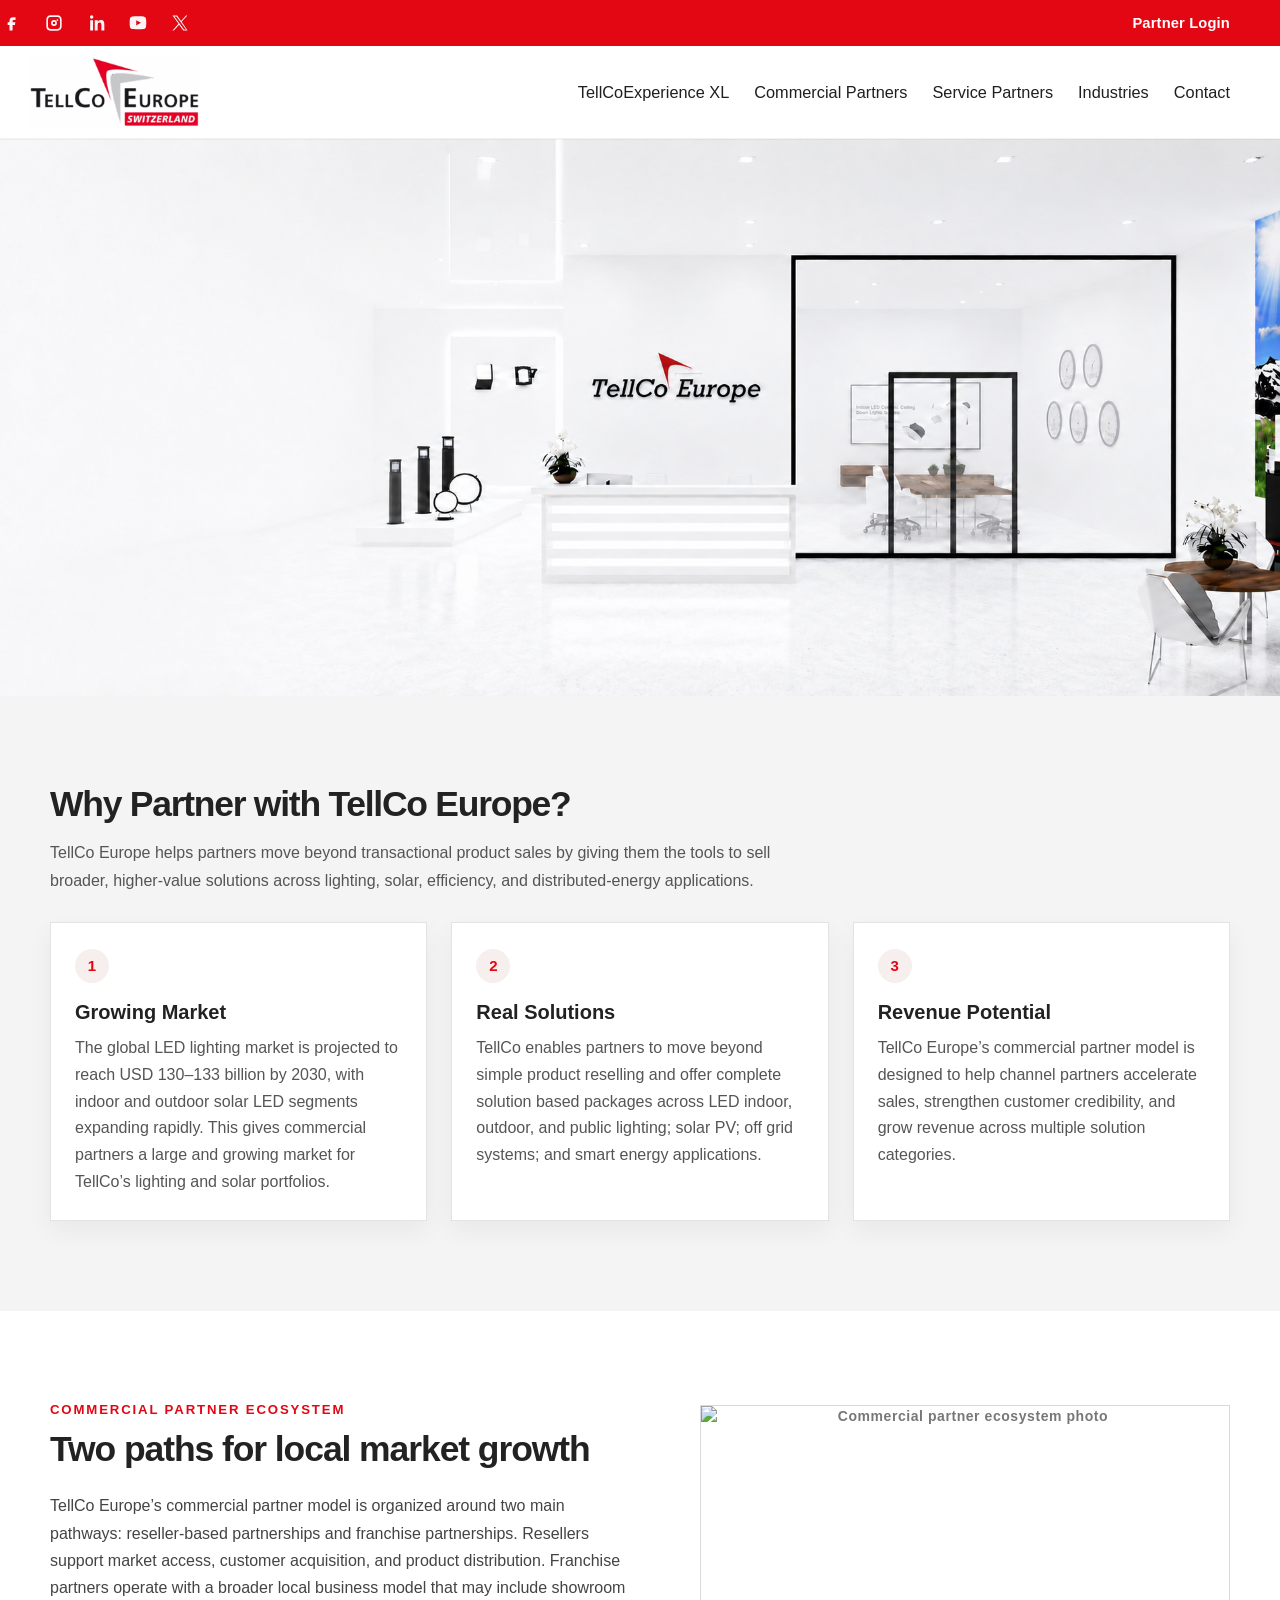
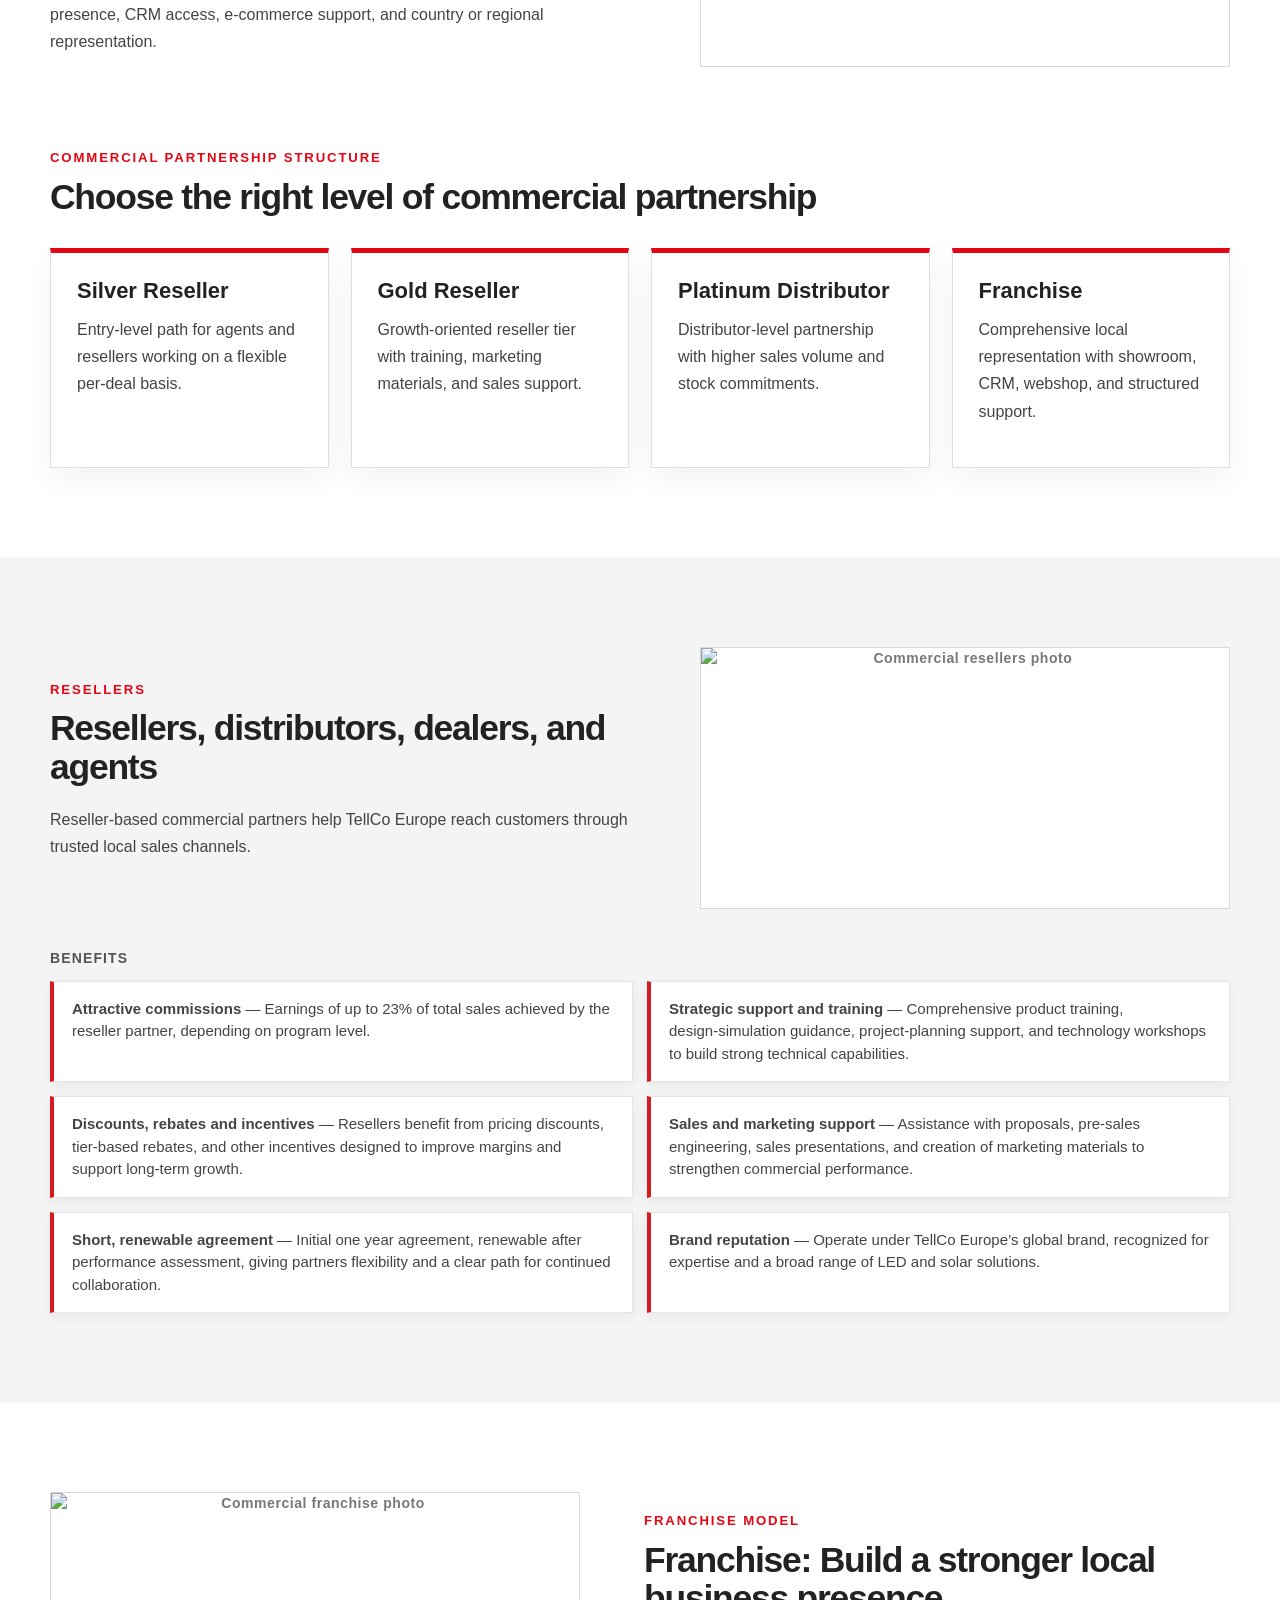
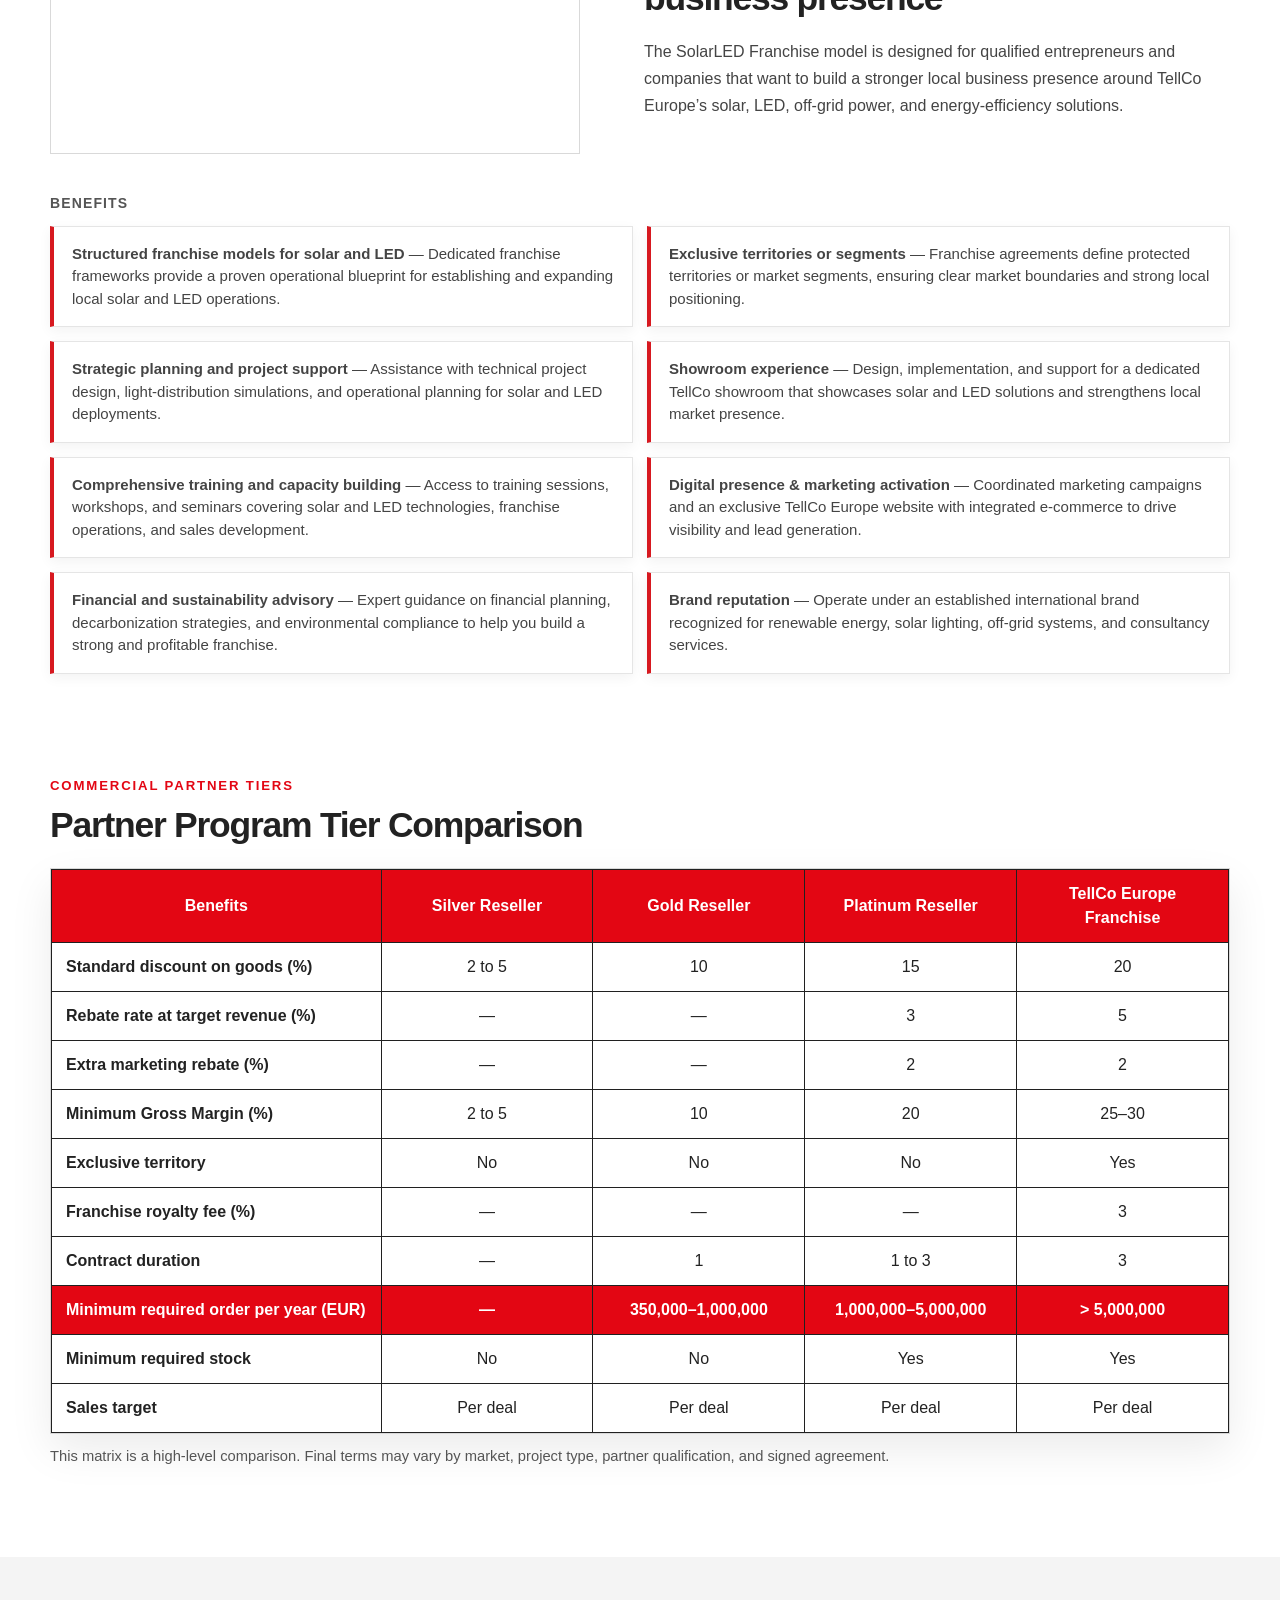
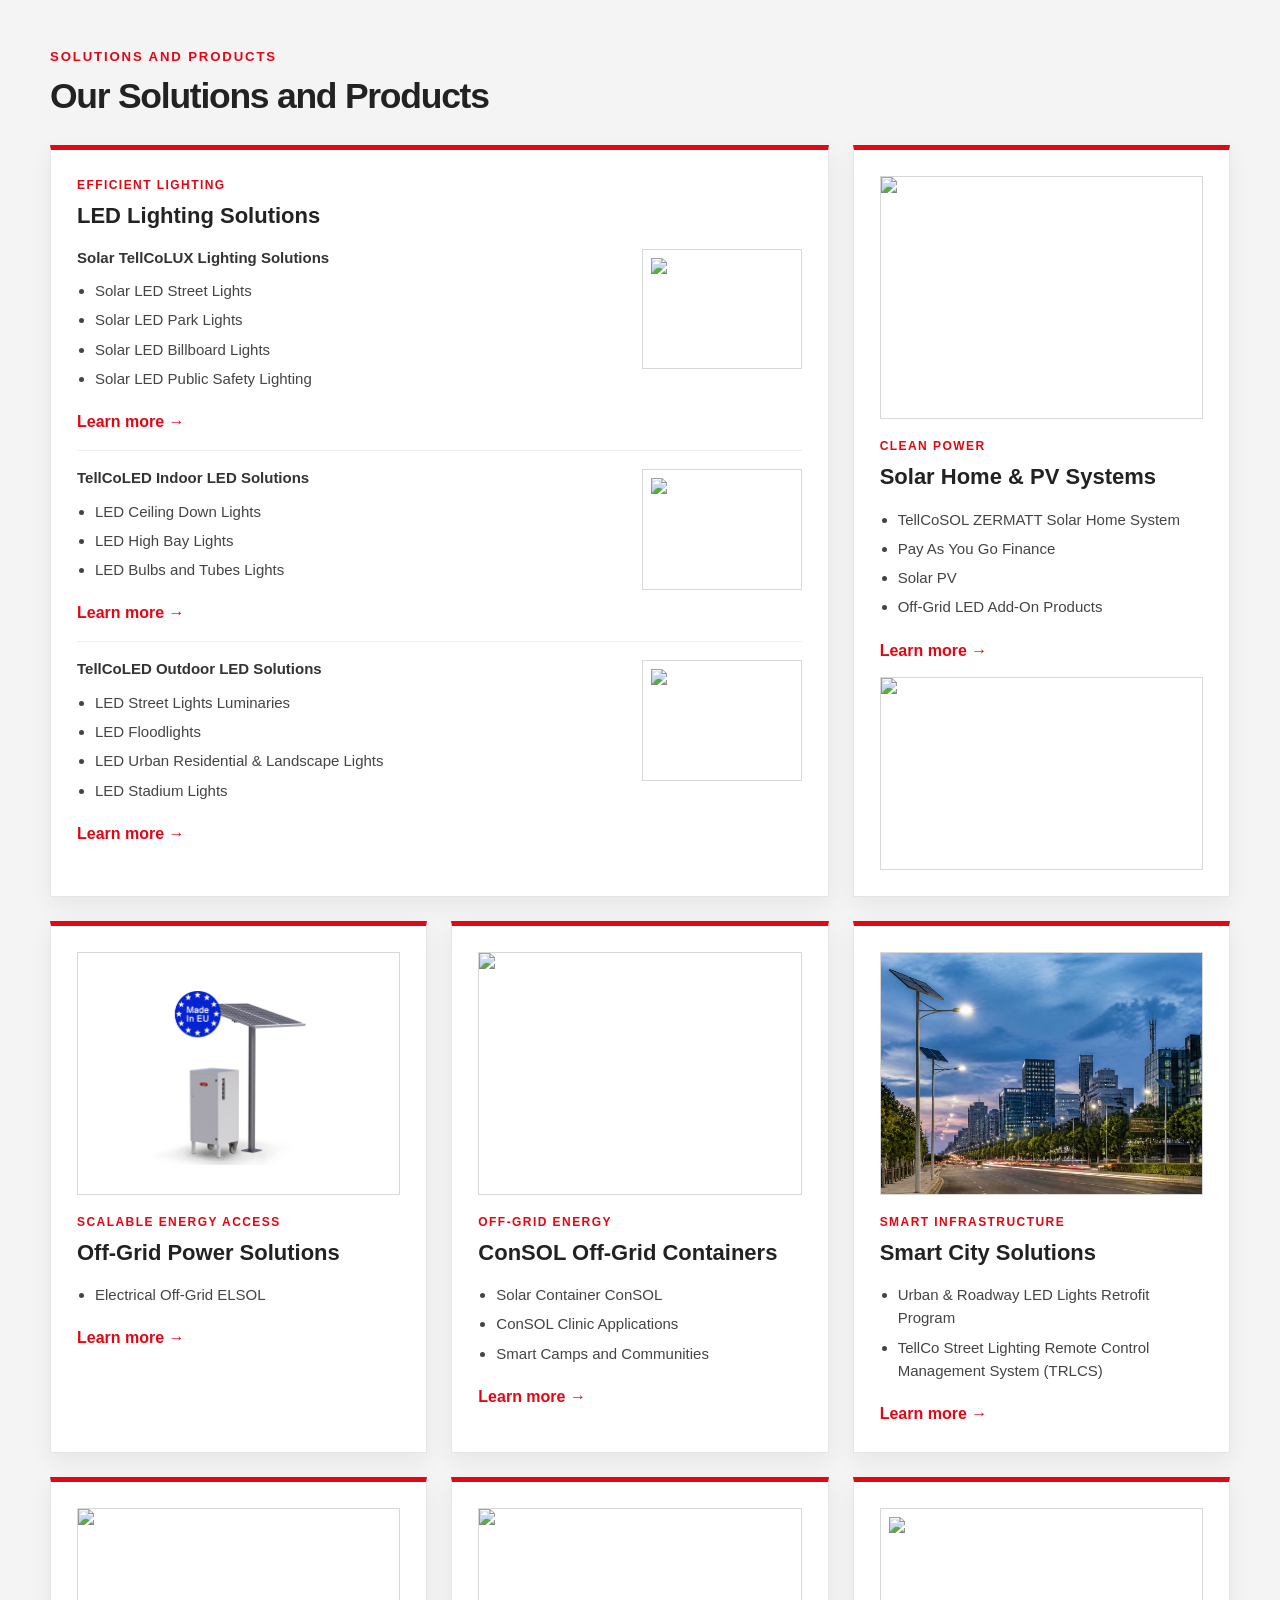
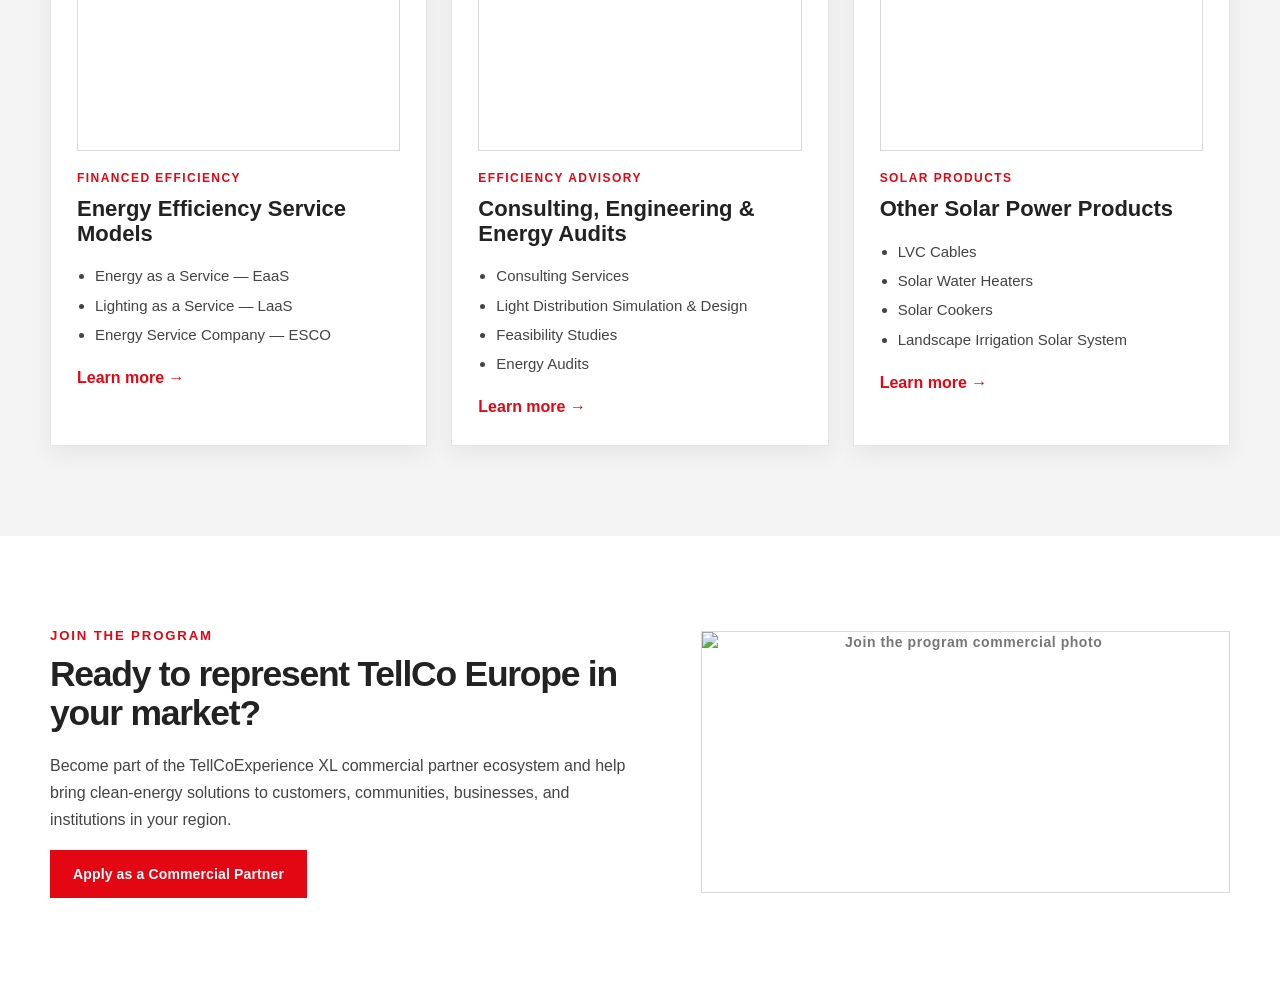
==== commercial-partners.html @ b1433dce "Add shared partner navigation" ====
<!DOCTYPE html>

<html lang="en">
<head>
<meta charset="utf-8"/>
<meta content="width=device-width, initial-scale=1" name="viewport"/>
<title>Commercial Partners — Preferred Layout Preview v5</title>
<link rel="stylesheet" href="styles.css">
<style>
:root {
  --red:#e30613;
  --text:#222;
  --light:#f4f4f4;
  --line:#dedede;
  --hero:#4f6f93;
  --white:#fff;
  --max:1180px;
}
* { box-sizing:border-box; }
body {
  margin:0;
  font-family:"Helvetica Neue", Helvetica, Arial, sans-serif;
  color:var(--text);
  background:#fff;
  line-height:1.5;
}
.commercial-container {
  width:min(100% - 48px, var(--max));
  margin-inline:auto;
}
.commercial-section {
  padding:clamp(58px, 7vw, 92px) 0;
}
.commercial-section.is-gray {
  background:var(--light);
}
.commercial-eyebrow {
  margin:0 0 10px;
  color:var(--red);
  text-transform:uppercase;
  letter-spacing:.14em;
  font-weight:800;
  font-size:12px;
}
h1,h2,h3,p { margin-top:0; }
/* New hero — only new section added above the existing page */
.hero-shell {
  background:linear-gradient(180deg, #5b7da1 0%, var(--hero) 100%);
  min-height:820px;
  position:relative;
  overflow:hidden;
}
.hero-shell .commercial-container {
  min-height:820px;
  position:relative;
}
.hero-content {
  padding-top:clamp(110px, 14vw, 150px);
  max-width:760px;
  color:#fff;
}
.hero-title {
  margin:0 0 28px;
  color:#fff;
  font-family:"Georama","Roboto Condensed",Arial,sans-serif;
  font-weight:500;
  font-size:clamp(56px, 8vw, 86px);
  line-height:.96;
  letter-spacing:.02em;
  text-transform:uppercase;
}
.hero-subtitle {
  margin:0 0 42px;
  color:#fff;
  font-family:"Georama","Roboto Condensed",Arial,sans-serif;
  font-weight:700;
  font-size:clamp(20px, 2.2vw, 28px);
  line-height:1.35;
  max-width:980px;
}
.hero-buttons {
  display:flex;
  flex-direction:column;
  gap:20px;
  max-width:420px;
}
.hero-button {
  display:inline-flex;
  align-items:center;
  justify-content:center;
  min-height:70px;
  padding:18px 28px;
  text-decoration:none;
  font-family:"Georama","Roboto Condensed",Arial,sans-serif;
  font-weight:700;
  font-size:16px;
  line-height:1;
  letter-spacing:.01em;
}
.hero-button.primary {
  background:var(--red);
  color:#fff;
  border:1px solid var(--red);
}
.hero-button.secondary {
  background:transparent;
  color:#fff;
  border:1px solid rgba(255,255,255,.7);
}
.picture-1-tag {
  position:absolute;
  right:28px;
  bottom:18px;
  min-width:510px;
  max-width:60%;
  padding:16px 18px;
  border:1px dashed rgba(255,255,255,.75);
  color:#fff;
  text-transform:uppercase;
  letter-spacing:.04em;
  font-size:14px;
  text-align:center;
}
.section-title {
  font-size:clamp(42px, 6vw, 70px);
  line-height:0.98;
  letter-spacing:-.03em;
  margin-bottom:24px;
}
h2 {
  font-size:clamp(34px, 4vw, 54px);
  line-height:1.03;
  letter-spacing:-.035em;
  margin-bottom:20px;
}
h3 {
  font-size:22px;
  line-height:1.12;
  margin-bottom:12px;
}
.body-copy {
  color:#444;
  font-size:16px;
  line-height:1.7;
}
.two-column {
  display:grid;
  grid-template-columns:1.05fr .95fr;
  gap:clamp(34px, 5vw, 72px);
  align-items:center;
}
.two-column.reverse {
  grid-template-columns:.95fr 1.05fr;
}
.picture-placeholder {
  min-height:260px;
  background:linear-gradient(135deg,#ededed,#fafafa);
  border:1px dashed #b7b7b7;
  display:flex;
  align-items:center;
  justify-content:center;
  text-align:center;
  padding:24px;
  color:#777;
  font-weight:700;
  font-size:14px;
  letter-spacing:.04em;
}
.portfolio-button,
.cta-button {
  display:inline-flex;
  align-items:center;
  justify-content:center;
  min-height:48px;
  padding:14px 22px;
  background:var(--red);
  color:#fff;
  border:1px solid var(--red);
  text-decoration:none;
  font-family:"Georama","Roboto Condensed",Arial,sans-serif;
  font-weight:700;
  font-size:14px;
  line-height:1;
  letter-spacing:.01em;
}
.tier-grid {
  display:grid;
  grid-template-columns:repeat(4, 1fr);
  gap:22px;
  margin-top:32px;
}
.tier-card,
.support-card,
.product-card {
  background:#fff;
  border:1px solid var(--line);
  box-shadow:0 12px 30px rgba(0,0,0,.05);
}
.tier-card {
  padding:26px;
  border-top:5px solid var(--red);
}
.support-grid {
  display:grid;
  grid-template-columns:repeat(2, 1fr);
  gap:18px;
  margin-top:32px;
}
.support-card {
  padding:28px;
}
.check-list {
  padding-left:20px;
  margin:18px 0 0;
}
.check-list li {
  margin-bottom:8px;
}
.matrix-table-wrap {
  overflow-x:auto;
  border:1px solid #d8d8d8;
  background:#fff;
  box-shadow:0 16px 40px rgba(0,0,0,.08);
  margin-top:24px;
}
.matrix-table {
  width:100%;
  border-collapse:collapse;
  table-layout:fixed;
  min-width:1000px;
  font-family:"Helvetica Neue", Helvetica, Arial, sans-serif;
}
.matrix-table .benefits-col { width:28%; }
.matrix-table .tier-col { width:18%; }
.matrix-table th,
.matrix-table td {
  border:1px solid #202020;
  padding:12px 14px;
  text-align:center;
  vertical-align:middle;
  overflow-wrap:anywhere;
}
.matrix-table thead th {
  background:var(--red);
  color:#fff;
  font-weight:800;
  font-size:1rem;
}
.matrix-table tbody th {
  text-align:left;
  font-weight:700;
  color:#222;
  background:#fff;
}
.matrix-table .highlight-row th,
.matrix-table .highlight-row td {
  background:var(--red);
  color:#fff;
  font-weight:800;
}
.matrix-note {
  margin:12px 0 0;
  color:#555;
  font-size:.92rem;
  line-height:1.45;
}
.products-grid {
  display:grid;
  grid-template-columns:repeat(3, 1fr);
  gap:24px;
  margin-top:30px;
}
.product-card {
  border-top:5px solid var(--red);
}
.product-image {
  min-height:190px;
  background:linear-gradient(135deg,#ededed,#fafafa);
  display:flex;
  align-items:center;
  justify-content:center;
  color:#777;
  font-size:14px;
  text-align:center;
  padding:16px;
}
.product-content {
  padding:24px;
}
.product-category {
  color:var(--red);
  text-transform:uppercase;
  font-weight:800;
  letter-spacing:.12em;
  font-size:12px;
  margin-bottom:10px;
}
.final-cta {
  display:grid;
  grid-template-columns:1fr .9fr;
  gap:64px;
  align-items:center;
}
@media (max-width: 960px) {
  .two-column,
  .two-column.reverse,
  .tier-grid,
  .support-grid,
  .products-grid,
  .final-cta {
    grid-template-columns:1fr;
  }
  .hero-shell,
  .hero-shell .commercial-container {
    min-height:auto;
  }
  .hero-content {
    padding-top:90px;
    padding-bottom:180px;
  }
  .picture-1-tag {
    right:24px;
    left:24px;
    max-width:none;
    min-width:0;
  }
}

/* Title size update only: reduce selected section titles by 30%. */
.reduced-section-title {
  font-size: clamp(26.4px, 3.08vw, 41.8px) !important;
  line-height: 1.08;
}


/* One-change update: only these two titles are half their current font size. */
.half-size-title {
  font-size: clamp(17px, 2vw, 27px) !important;
}


/* Benefits card style update only for Resellers and Franchise sections. */
.partner-benefits-title {
  margin: 22px 0 14px;
  font-size: 14px;
  font-weight: 800;
  color: #555;
  text-transform: uppercase;
  letter-spacing: .08em;
}
.partner-benefits-grid {
  display: grid;
  grid-template-columns: 1fr;
  gap: 12px;
  margin-top: 0;
}
.partner-benefit-card {
  background: #ffffff;
  border: 1px solid #e5e5e5;
  border-left: 4px solid #d71920;
  border-radius: 8px;
  padding: 16px 18px;
  color: #444;
  font-size: 15px;
  line-height: 1.5;
  box-shadow: 0 4px 12px rgba(0, 0, 0, 0.05);
}


/* Solutions and Products card update only. */
.solutions-section .products-grid {
  display: grid;
  grid-template-columns: repeat(3, 1fr);
  gap: 24px;
  margin-top: 30px;
}
.solutions-section .product-card {
  background: #ffffff;
  border: 1px solid #e5e5e5;
  border-top: 5px solid var(--red);
  border-radius: 8px;
  box-shadow: 0 8px 22px rgba(0, 0, 0, 0.06);
  overflow: hidden;
}
.solutions-section .product-card.featured-product-card {
  grid-column: span 2;
}
.solutions-section .product-content {
  padding: 26px;
}
.solutions-section .product-category {
  color: var(--red);
  text-transform: uppercase;
  font-weight: 800;
  letter-spacing: .12em;
  font-size: 12px;
  margin-bottom: 10px;
}
.solutions-section .product-card h3 {
  margin-bottom: 18px;
}
.solutions-section .solution-group {
  padding: 16px 0;
  border-top: 1px solid #eeeeee;
}
.solutions-section .solution-group:first-of-type {
  border-top: 0;
  padding-top: 0;
}
.solutions-section .solution-group-title {
  margin: 0 0 10px;
  color: #333;
  font-size: 15px;
  font-weight: 800;
}
.solutions-section .solution-list {
  margin: 0;
  padding-left: 18px;
  color: #444;
  font-size: 15px;
  line-height: 1.55;
}
.solutions-section .solution-list li {
  margin-bottom: 6px;
}
.solutions-section .learn-more-link {
  display: inline-flex;
  margin-top: 14px;
  color: var(--red);
  font-weight: 800;
  text-decoration: none;
}
.solutions-section .learn-more-link:hover {
  text-decoration: underline;
}
@media (max-width: 960px) {
  .solutions-section .product-card.featured-product-card {
    grid-column: span 1;
  }
}


/* Picture placeholder update only for Solutions and Products cards. */
.solutions-section .product-image-placeholder {
  width: 100%;
  min-height: 92px;
  border: 1.5px dashed #c9c9c9;
  background: #f7f7f7;
  color: #777;
  border-radius: 6px;
  display: flex;
  align-items: center;
  justify-content: center;
  text-align: center;
  font-size: 13px;
  font-weight: 700;
  letter-spacing: 0.02em;
  margin: 0 0 18px;
}
.solutions-section .solution-group-with-placeholder {
  display: grid;
  grid-template-columns: minmax(0, 1fr) 160px;
  gap: 18px;
  align-items: start;
}
.solutions-section .solution-group-with-placeholder .product-image-placeholder {
  min-height: 120px;
  margin: 2px 0 0;
}
@media (max-width: 720px) {
  .solutions-section .solution-group-with-placeholder {
    grid-template-columns: 1fr;
  }
  .solutions-section .solution-group-with-placeholder .product-image-placeholder {
    min-height: 90px;
  }
}


.solutions-section .product-card .product-image-placeholder.lower-placeholder {
  margin: 14px 0 0;
  min-height: 86px;
}

/* Why Partner with TellCo Europe cards layout update only */
.why-partner-section .why-partner-header {
  max-width: 760px;
  margin-bottom: 28px;
}
.why-partner-section .why-partner-header h2 {
  margin-bottom: 16px;
}
.why-partner-section .why-partner-intro {
  margin: 0;
  color: #555;
  line-height: 1.7;
}
.why-partner-cards {
  display: grid;
  grid-template-columns: repeat(3, minmax(0, 1fr));
  gap: 24px;
  align-items: stretch;
}
.why-partner-card {
  position: relative;
  background: #ffffff;
  border: 1px solid #e3e3e3;
  border-radius: 10px;
  box-shadow: 0 10px 24px rgba(0, 0, 0, 0.05);
  padding: 26px 24px 24px;
  min-height: 100%;
}
.why-partner-card .why-partner-number {
  width: 34px;
  height: 34px;
  border-radius: 999px;
  background: #f7eeee;
  color: var(--red);
  display: flex;
  align-items: center;
  justify-content: center;
  font-weight: 800;
  font-size: 15px;
  line-height: 1;
  margin-bottom: 16px;
}
.why-partner-card h3 {
  margin: 0 0 10px;
  font-size: 20px;
  line-height: 1.3;
  color: #222;
}
.why-partner-card p {
  margin: 0;
  color: #555;
  line-height: 1.68;
}
@media (max-width: 980px) {
  .why-partner-cards {
    grid-template-columns: 1fr;
  }
}


/* Reseller and Franchise benefits two-column layout update only */
.resellers-section .partner-benefits-grid,
.franchise-section .partner-benefits-grid {
  grid-template-columns: repeat(2, minmax(0, 1fr));
}

@media (max-width: 760px) {
  .resellers-section .partner-benefits-grid,
  .franchise-section .partner-benefits-grid {
    grid-template-columns: 1fr;
  }
}


/* Franchise benefits one-column layout update only */
.franchise-section .partner-benefits-grid {
  grid-template-columns: 1fr;
}


/* Resellers benefits one-column layout update only */
.resellers-section .partner-benefits-grid {
  grid-template-columns: 1fr;
}




/* Global page font and text color update only */
#commercial-partners-page {
  font-family: "Helvetica Neue", Helvetica, Arial, sans-serif;
  color: rgb(41, 41, 41);
}
#commercial-partners-page * {
  font-family: "Helvetica Neue", Helvetica, Arial, sans-serif;
}


/* Requested heading size update only */
.intro-section .commercial-eyebrow,
.tiers-section .commercial-eyebrow,
.resellers-section .commercial-eyebrow,
.franchise-section .commercial-eyebrow,
.matrix-section .commercial-eyebrow,
.solutions-section .commercial-eyebrow,
.final-cta-section .commercial-eyebrow {
  font-size: 13.2px;
}

.intro-section .reduced-section-title,
.tiers-section .reduced-section-title,
.resellers-section .reduced-section-title,
.franchise-section .reduced-section-title,
.matrix-section .reduced-section-title,
.solutions-section .reduced-section-title {
  font-size: clamp(23.76px, 2.772vw, 37.62px) !important;
}


/* Match Why Partner and final CTA heading size to Two paths heading update only */
.why-partner-section .half-size-title,
.final-cta-section .half-size-title {
  font-size: clamp(23.76px, 2.772vw, 37.62px) !important;
  line-height: 1.08;
}



/* Hero Georama typography exact update only */
#commercial-partners-page .hero-title {
  font-family: "Georama", sans-serif !important;
  font-weight: 500;
  font-variation-settings: "wdth" 145, "wght" 500;
}

#commercial-partners-page .hero-subtitle,
#commercial-partners-page .hero-button {
  font-family: "Georama", sans-serif !important;
  font-weight: 700;
  font-variation-settings: "wdth" 135, "wght" 700;
}



/* Final Commercial Partners PNG hero with clickable button areas only */
.commercial-hero-final {
  position: relative;
  min-height: 0;
  overflow: hidden;
  background: #fff;
}

.commercial-hero-final__image {
  display: block;
  width: 100%;
  height: auto;
}

.commercial-hero-final__hotspot {
  position: absolute;
  z-index: 5;
  display: block;
  text-decoration: none;
}

.commercial-hero-final__hotspot:focus-visible {
  outline: 3px solid rgba(227, 6, 19, 0.65);
  outline-offset: 3px;
}

/* Coordinates match the visible buttons in commercial-hero-final.png */
.commercial-hero-final__hotspot--tiers {
  left: 5.45%;
  top: 49.39%;
  width: 12.24%;
  height: 6.42%;
}

.commercial-hero-final__hotspot--resellers {
  left: 5.45%;
  top: 57.63%;
  width: 12.24%;
  height: 6.30%;
}

.commercial-hero-final__hotspot--franchise {
  left: 5.45%;
  top: 65.74%;
  width: 12.24%;
  height: 6.30%;
}

#commercial-partnership-structure,
#resellers,
#franchise-model {
  scroll-margin-top: 24px;
}


/* Resellers and Franchise cards layout update only — match Service Partners card grid */
.resellers-section .commercial-section-intro-row,
.franchise-section .commercial-section-intro-row {
  display: grid;
  grid-template-columns: 1.05fr .95fr;
  gap: clamp(34px, 5vw, 72px);
  align-items: center;
  margin-bottom: 42px;
}

.franchise-section .commercial-section-intro-row.reverse {
  grid-template-columns: .95fr 1.05fr;
}

.resellers-section .partner-benefits-title,
.franchise-section .partner-benefits-title {
  margin: 0 0 14px;
}

.resellers-section .partner-benefits-grid,
.franchise-section .partner-benefits-grid {
  display: grid !important;
  grid-template-columns: repeat(2, minmax(0, 1fr)) !important;
  gap: 14px;
  margin-top: 0;
}

@media (max-width: 960px) {
  .resellers-section .commercial-section-intro-row,
  .franchise-section .commercial-section-intro-row,
  .franchise-section .commercial-section-intro-row.reverse {
    grid-template-columns: 1fr;
  }
}

@media (max-width: 760px) {
  .resellers-section .partner-benefits-grid,
  .franchise-section .partner-benefits-grid {
    grid-template-columns: 1fr !important;
  }
}


/* Rectangle corners update only + specified commercial page images */
.hero-button,
.portfolio-button,
.cta-button,
.tier-card,
.support-card,
.product-card,
.partner-benefit-card,
.picture-placeholder,
.picture-frame,
.picture-frame img,
.product-image-placeholder,
.product-image-placeholder img,
.featured-product-card,
article,
button,
a[class*="button"] {
  border-radius: 0 !important;
}

.picture-frame {
  min-height: 260px;
  padding: 0;
  border: 1px solid #d9d9d9;
  background: #ffffff;
  overflow: hidden;
  display: block;
}

.picture-frame img {
  display: block;
  width: 100%;
  height: 100%;
  min-height: 260px;
  object-fit: cover;
}



/* Solutions and Products image and link update only */
.solutions-section .product-image-placeholder.product-image-filled {
  padding: 0;
  min-height: auto;
  border: 1px solid #d8d8d8;
  background: #ffffff;
  overflow: hidden;
  color: transparent;
}
.solutions-section .product-image-placeholder.product-image-filled.image-contain {
  background: #ffffff;
}
.solutions-section .product-image-placeholder.product-image-filled img {
  display: block;
  width: 100%;
  height: 100%;
}
.solutions-section .product-image-placeholder.product-image-filled.image-cover img {
  object-fit: cover;
  aspect-ratio: 4 / 3;
}
.solutions-section .product-image-placeholder.product-image-filled.image-contain img {
  object-fit: contain;
  aspect-ratio: 4 / 3;
  background: #ffffff;
  padding: 8px;
}
.solutions-section .product-image-placeholder.product-image-filled.paygo-image img {
  aspect-ratio: 32 / 19;
  padding: 0;
  object-fit: contain;
  background: #ffffff;
}

/* Reduce spacing only between Commercial Partner Ecosystem and Commercial Partnership Structure */
.intro-section {
  padding-bottom: clamp(28px, 3vw, 40px) !important;
}

.tiers-section {
  padding-top: clamp(28px, 3vw, 40px) !important;
}


/* Reduce spacing only between Franchise Model and Commercial Partner Tiers */
.franchise-section {
  padding-bottom: clamp(28px, 3vw, 40px) !important;
}

.matrix-section {
  padding-top: clamp(28px, 3vw, 40px) !important;
}


/* Add one modest space only between Franchise Model and Commercial Partner Tiers */
.franchise-section {
  padding-bottom: clamp(36px, 4vw, 52px) !important;
}

.matrix-section {
  padding-top: clamp(36px, 4vw, 52px) !important;
}

</style>
</head>
<body>
  <a class="skip-link" href="#main">Skip to content</a>

  <div class="topbar" aria-label="TellCo utility links">
    <div class="container topbar-inner">
      <div class="social-links" aria-label="Social links">
        <a href="#" aria-label="Facebook" class="social-icon">
          <svg viewBox="0 0 24 24" aria-hidden="true"><path d="M14 8.5h2.2V5h-2.8C10.4 5 9 6.8 9 9.4V11H6.8v3.4H9V21h3.7v-6.6h2.8L16 11h-3.3V9.8c0-.9.4-1.3 1.3-1.3Z"/></svg>
        </a>
        <a href="#" aria-label="Instagram" class="social-icon">
          <svg viewBox="0 0 24 24" aria-hidden="true"><path d="M7.7 2.8h8.6c2.7 0 4.9 2.2 4.9 4.9v8.6c0 2.7-2.2 4.9-4.9 4.9H7.7a4.9 4.9 0 0 1-4.9-4.9V7.7c0-2.7 2.2-4.9 4.9-4.9Zm0 2A2.9 2.9 0 0 0 4.8 7.7v8.6a2.9 2.9 0 0 0 2.9 2.9h8.6a2.9 2.9 0 0 0 2.9-2.9V7.7a2.9 2.9 0 0 0-2.9-2.9H7.7Zm4.3 3.7a3.5 3.5 0 1 1 0 7 3.5 3.5 0 0 1 0-7Zm0 2a1.5 1.5 0 1 0 0 3 1.5 1.5 0 0 0 0-3Zm4.1-3.1a1 1 0 1 1 0 2.1 1 1 0 0 1 0-2.1Z"/></svg>
        </a>
        <a href="#" aria-label="LinkedIn" class="social-icon">
          <svg viewBox="0 0 24 24" aria-hidden="true"><path d="M5 8.7h3.5V21H5V8.7Zm1.8-5.9a2 2 0 1 1 0 4.1 2 2 0 0 1 0-4.1ZM10.8 8.7h3.3v1.7h.1c.5-.9 1.7-2 3.5-2 3.7 0 4.3 2.4 4.3 5.5V21h-3.5v-6.3c0-1.5 0-3.4-2.1-3.4s-2.4 1.6-2.4 3.3V21h-3.5V8.7Z"/></svg>
        </a>
        <a href="#" aria-label="YouTube" class="social-icon">
          <svg viewBox="0 0 24 24" aria-hidden="true"><path d="M21.6 7.2s-.2-1.5-.9-2.1c-.9-.9-1.9-.9-2.4-1C15 3.8 12 3.8 12 3.8h-.1s-3 0-6.3.3c-.5.1-1.5.1-2.4 1-.7.6-.9 2.1-.9 2.1S2 9 2 10.8v1.7c0 1.8.3 3.6.3 3.6s.2 1.5.9 2.1c.9.9 2.1.9 2.6 1 1.9.2 6.2.3 6.2.3s3 0 6.3-.3c.5-.1 1.5-.1 2.4-1 .7-.6.9-2.1.9-2.1s.3-1.8.3-3.6v-1.7c0-1.8-.3-3.6-.3-3.6ZM9.9 14.9V8.7l5.7 3.1-5.7 3.1Z"/></svg>
        </a>
        <a href="#" aria-label="X" class="social-icon social-x">
          <svg viewBox="0 0 24 24" aria-hidden="true"><path d="M14.2 10.3 21.8 2h-1.8l-6.6 7.2L8.2 2H2l8 11.1L2 22h1.8l7-7.7 5.6 7.7H22l-7.8-11.7Zm-2.5 2.8-.8-1.1L4.5 3.4h2.8l5.1 6.9.8 1.1 6.8 9.2h-2.8l-5.5-7.5Z"/></svg>
        </a>
      </div>
      <a class="reseller-link partner-login" href="#">Partner Login</a>
    </div>
  </div>

  <header class="site-header" data-header>
    <div class="container nav-shell">
      <a class="brand" href="index.html" aria-label="TellCoExperience XL home">
        <img src="assets/logo.png" alt="TellCo Europe Switzerland" class="brand-logo">
      </a>

      <button class="mobile-toggle" type="button" data-nav-toggle aria-controls="primary-navigation" aria-expanded="false">
        <span></span>
        <span></span>
        <span></span>
        <span class="visually-hidden">Open navigation</span>
      </button>

      <nav class="primary-nav" id="primary-navigation" data-nav aria-label="Primary navigation">
        <a href="index.html">TellCoExperience XL</a>
        <a href="commercial-partners.html" aria-current="page">Commercial Partners</a>
        <a href="service-partners.html">Service Partners</a>
        <a href="industries.html">Industries</a>
        <a href="index.html#registration">Contact</a>
      </nav>
    </div>
  </header>

<main id="main" class="commercial-partners-page">
<section aria-label="Commercial Partners hero" class="hero-shell commercial-hero-final">
<img alt="Commercial Partners — Build market reach, unlock sales opportunities, and grow with a structured commercial partnership model." class="commercial-hero-final__image" src="assets/commercial-hero.png"/>
<a aria-label="Explore Partner Tiers" class="commercial-hero-final__hotspot commercial-hero-final__hotspot--tiers" href="#commercial-partnership-structure"></a>
<a aria-label="Explore Reseller Partners" class="commercial-hero-final__hotspot commercial-hero-final__hotspot--resellers" href="#resellers"></a>
<a aria-label="Explore Franchise Models" class="commercial-hero-final__hotspot commercial-hero-final__hotspot--franchise" href="#franchise-model"></a>
</section>
<section class="commercial-section is-gray market-section why-partner-section">
<div class="commercial-container">
<div class="why-partner-header">
<h2 class="half-size-title">Why Partner with TellCo Europe?</h2>
<p class="why-partner-intro">TellCo Europe helps partners move beyond transactional product sales by giving them the tools to sell broader, higher‑value solutions across lighting, solar, efficiency, and distributed‑energy applications.</p>
</div>
<div class="why-partner-cards">
<article class="why-partner-card">
<div class="why-partner-number">1</div>
<h3>Growing Market</h3>
<p>The global LED lighting market is projected to reach USD 130–133 billion by 2030, with indoor and outdoor solar LED segments expanding rapidly. This gives commercial partners a large and growing market for TellCo’s lighting and solar portfolios.</p>
</article>
<article class="why-partner-card">
<div class="why-partner-number">2</div>
<h3>Real Solutions</h3>
<p>TellCo enables partners to move beyond simple product reselling and offer complete solution based packages across LED indoor, outdoor, and public lighting; solar PV; off grid systems; and smart energy applications.</p>
</article>
<article class="why-partner-card">
<div class="why-partner-number">3</div>
<h3>Revenue Potential</h3>
<p>TellCo Europe’s commercial partner model is designed to help channel partners accelerate sales, strengthen customer credibility, and grow revenue across multiple solution categories.</p>
</article>
</div>
</div>
</section>
<section class="commercial-section intro-section">
<div class="commercial-container two-column">
<div>
<p class="commercial-eyebrow">Commercial Partner Ecosystem</p>
<h1 class="section-title reduced-section-title">Two paths for local market growth</h1>
<p class="body-copy">TellCo Europe’s commercial partner model is organized around two main pathways: reseller-based partnerships and franchise partnerships. Resellers support market access, customer acquisition, and product distribution. Franchise partners operate with a broader local business model that may include showroom presence, CRM access, e-commerce support, and country or regional representation.</p>
</div>
<div class="picture-placeholder picture-frame"><img alt="Commercial partner ecosystem photo" src="assets/commercial-introduction-current.jpg"/></div>
</div>
</section>
<section class="commercial-section tiers-section" id="commercial-partnership-structure">
<div class="commercial-container">
<p class="commercial-eyebrow">Commercial Partnership Structure</p>
<h2 class="reduced-section-title">Choose the right level of commercial partnership</h2>
<div class="tier-grid">
<article class="tier-card">
<h3>Silver Reseller</h3>
<p class="body-copy">Entry-level path for agents and resellers working on a flexible per-deal basis.</p>
</article>
<article class="tier-card">
<h3>Gold Reseller</h3>
<p class="body-copy">Growth-oriented reseller tier with training, marketing materials, and sales support.</p>
</article>
<article class="tier-card">
<h3>Platinum Distributor</h3>
<p class="body-copy">Distributor-level partnership with higher sales volume and stock commitments.</p>
</article>
<article class="tier-card">
<h3>Franchise</h3>
<p class="body-copy">Comprehensive local representation with showroom, CRM, webshop, and structured support.</p>
</article>
</div>
</div>
</section>
<section class="commercial-section is-gray resellers-section" id="resellers">
<div class="commercial-container"><div class="commercial-section-intro-row two-column"><div>
<p class="commercial-eyebrow">Resellers</p>
<h2 class="reduced-section-title">Resellers, distributors, dealers, and agents</h2>
<p class="body-copy">Reseller-based commercial partners help TellCo Europe reach customers through trusted local sales channels.</p>
</div><div class="picture-placeholder picture-frame"><img alt="Commercial resellers photo" src="assets/commercial-resellers-current.jpg"/></div></div><h3 class="partner-benefits-title">Benefits</h3><div class="partner-benefits-grid"><div class="partner-benefit-card"><strong>Attractive commissions</strong> — Earnings of up to 23% of total sales achieved by the reseller partner, depending on program level.</div><div class="partner-benefit-card"><strong>Strategic support and training</strong> — Comprehensive product training, design‑simulation guidance, project‑planning support, and technology workshops to build strong technical capabilities.</div><div class="partner-benefit-card"><strong>Discounts, rebates and incentives</strong> — Resellers benefit from pricing discounts, tier‑based rebates, and other incentives designed to improve margins and support long‑term growth.</div><div class="partner-benefit-card"><strong>Sales and marketing support</strong> — Assistance with proposals, pre‑sales engineering, sales presentations, and creation of marketing materials to strengthen commercial performance.</div><div class="partner-benefit-card"><strong>Short, renewable agreement</strong> — Initial one year agreement, renewable after performance assessment, giving partners flexibility and a clear path for continued collaboration.</div><div class="partner-benefit-card"><strong>Brand reputation</strong> — Operate under TellCo Europe’s global brand, recognized for expertise and a broad range of LED and solar solutions.</div></div></div>
</section>
<section class="commercial-section franchise-section" id="franchise-model">
<div class="commercial-container"><div class="commercial-section-intro-row two-column reverse"><div class="picture-placeholder picture-frame"><img alt="Commercial franchise photo" src="assets/commercial-franchise-current.png"/></div><div>
<p class="commercial-eyebrow">Franchise Model</p>
<h2 class="reduced-section-title">Franchise: Build a stronger local business presence</h2>
<p class="body-copy">The SolarLED Franchise model is designed for qualified entrepreneurs and companies that want to build a stronger local business presence around TellCo Europe’s solar, LED, off-grid power, and energy-efficiency solutions.</p>
</div></div><h3 class="partner-benefits-title">Benefits</h3><div class="partner-benefits-grid"><div class="partner-benefit-card"><strong>Structured franchise models for solar and LED</strong> — Dedicated franchise frameworks provide a proven operational blueprint for establishing and expanding local solar and LED operations.</div><div class="partner-benefit-card"><strong>Exclusive territories or segments</strong> — Franchise agreements define protected territories or market segments, ensuring clear market boundaries and strong local positioning.</div><div class="partner-benefit-card"><strong>Strategic planning and project support</strong> — Assistance with technical project design, light‑distribution simulations, and operational planning for solar and LED deployments.</div><div class="partner-benefit-card"><strong>Showroom experience</strong> — Design, implementation, and support for a dedicated TellCo showroom that showcases solar and LED solutions and strengthens local market presence.</div><div class="partner-benefit-card"><strong>Comprehensive training and capacity building</strong> — Access to training sessions, workshops, and seminars covering solar and LED technologies, franchise operations, and sales development.</div><div class="partner-benefit-card"><strong>Digital presence &amp; marketing activation</strong> — Coordinated marketing campaigns and an exclusive TellCo Europe website with integrated e‑commerce to drive visibility and lead generation.</div><div class="partner-benefit-card"><strong>Financial and sustainability advisory</strong> — Expert guidance on financial planning, decarbonization strategies, and environmental compliance to help you build a strong and profitable franchise.</div><div class="partner-benefit-card"><strong>Brand reputation</strong> — Operate under an established international brand recognized for renewable energy, solar lighting, off‑grid systems, and consultancy services.</div></div></div>
</section>
<section class="commercial-section matrix-section">
<div class="commercial-container">
<p class="commercial-eyebrow">Commercial Partner Tiers</p>
<h2 class="reduced-section-title">Partner Program Tier Comparison</h2>
<div class="matrix-table-wrap">
<table class="matrix-table">
<colgroup>
<col class="benefits-col"/>
<col class="tier-col"/>
<col class="tier-col"/>
<col class="tier-col"/>
<col class="tier-col"/>
</colgroup>
<thead><tr>
<th>Benefits</th>
<th>Silver Reseller</th>
<th>Gold Reseller</th>
<th>Platinum Reseller</th>
<th>TellCo Europe Franchise</th>
</tr></thead>
<tbody>
<tr>
<th scope="row">Standard discount on goods (%)</th>
<td>2 to 5</td>
<td>10</td>
<td>15</td>
<td>20</td>
</tr>
<tr>
<th scope="row">Rebate rate at target revenue (%)</th>
<td>—</td>
<td>—</td>
<td>3</td>
<td>5</td>
</tr>
<tr>
<th scope="row">Extra marketing rebate (%)</th>
<td>—</td>
<td>—</td>
<td>2</td>
<td>2</td>
</tr>
<tr>
<th scope="row">Minimum Gross Margin (%)</th>
<td>2 to 5</td>
<td>10</td>
<td>20</td>
<td>25–30</td>
</tr>
<tr>
<th scope="row">Exclusive territory</th>
<td>No</td>
<td>No</td>
<td>No</td>
<td>Yes</td>
</tr>
<tr>
<th scope="row">Franchise royalty fee (%)</th>
<td>—</td>
<td>—</td>
<td>—</td>
<td>3</td>
</tr>
<tr>
<th scope="row">Contract duration</th>
<td>—</td>
<td>1</td>
<td>1 to 3</td>
<td>3</td>
</tr>
<tr class="highlight-row">
<th scope="row">Minimum required order per year (EUR)</th>
<td>—</td>
<td>350,000–1,000,000</td>
<td>1,000,000–5,000,000</td>
<td>&gt; 5,000,000</td>
</tr>
<tr>
<th scope="row">Minimum required stock</th>
<td>No</td>
<td>No</td>
<td>Yes</td>
<td>Yes</td>
</tr>
<tr>
<th scope="row">Sales target</th>
<td>Per deal</td>
<td>Per deal</td>
<td>Per deal</td>
<td>Per deal</td>
</tr>
</tbody>
</table>
</div>
<p class="matrix-note">This matrix is a high-level comparison. Final terms may vary by market, project type, partner qualification, and signed agreement.</p>
</div>
</section>
<section class="commercial-section is-gray solutions-section">
<div class="commercial-container">
<p class="commercial-eyebrow">Solutions and Products</p>
<h2 class="reduced-section-title">Our Solutions and Products</h2>
<div class="products-grid">
<article class="product-card featured-product-card">
<div class="product-content">
<p class="product-category">Efficient Lighting</p>
<h3>LED Lighting Solutions</h3>
<div class="solution-group">
<div class="solution-group-with-placeholder">
<div>
<h4 class="solution-group-title">Solar TellCoLUX Lighting Solutions</h4>
<ul class="solution-list">
<li>Solar LED Street Lights</li>
<li>Solar LED Park Lights</li>
<li>Solar LED Billboard Lights</li>
<li>Solar LED Public Safety Lighting</li>
</ul>
<a class="learn-more-link" href="https://tellco-europe.com/solar-led-lights/" rel="noopener noreferrer" target="_blank">Learn more →</a>
</div>
<div class="product-image-placeholder product-image-filled image-contain"><img alt="Solar TellCoLUX Lighting Solutions" loading="lazy" src="assets/commercial-telllux2.png"/></div>
</div>
</div>
<div class="solution-group">
<div class="solution-group-with-placeholder">
<div>
<h4 class="solution-group-title">TellCoLED Indoor LED Solutions</h4>
<ul class="solution-list">
<li>LED Ceiling Down Lights</li>
<li>LED High Bay Lights</li>
<li>LED Bulbs and Tubes Lights</li>
</ul>
<a class="learn-more-link" href="https://tellco-europe.com/indoor-led-light/" rel="noopener noreferrer" target="_blank">Learn more →</a>
</div>
<div class="product-image-placeholder product-image-filled image-contain"><img alt="TellCoLED Indoor LED Solutions" loading="lazy" src="assets/indoor_led.png"/></div>
</div>
</div>
<div class="solution-group">
<div class="solution-group-with-placeholder">
<div>
<h4 class="solution-group-title">TellCoLED Outdoor LED Solutions</h4>
<ul class="solution-list">
<li>LED Street Lights Luminaries</li>
<li>LED Floodlights</li>
<li>LED Urban Residential &amp; Landscape Lights</li>
<li>LED Stadium Lights</li>
</ul>
<a class="learn-more-link" href="https://tellco-europe.com/outdoor-led-lights/" rel="noopener noreferrer" target="_blank">Learn more →</a>
</div>
<div class="product-image-placeholder product-image-filled image-contain"><img alt="TellCoLED Outdoor LED Solutions" loading="lazy" src="assets/commercial_outdoor_led.png"/></div>
</div>
</div>
</div>
</article>
<article class="product-card">
<div class="product-content">
<div class="product-image-placeholder product-image-filled image-cover"><img alt="Solar Home and PV Systems" loading="lazy" src="assets/solar_home_pv.png"/></div>
<p class="product-category">Clean Power</p>
<h3>Solar Home &amp; PV Systems</h3>
<ul class="solution-list">
<li>TellCoSOL ZERMATT Solar Home System</li>
<li>Pay As You Go Finance</li>
<li>Solar PV</li>
<li>Off-Grid LED Add-On Products</li>
</ul>
<a class="learn-more-link" href="https://tellco-europe.com/tellcosol-models/" rel="noopener noreferrer" target="_blank">Learn more →</a><div class="product-image-placeholder product-image-filled image-contain lower-placeholder paygo-image"><img alt="Added solar home system products" loading="lazy" src="assets/commercial_added_products.png"/></div>
</div>
</article>
<article class="product-card">
<div class="product-content">
<div class="product-image-placeholder product-image-filled image-contain"><img alt="Off-Grid Power Solutions" loading="lazy" src="assets/commercial-offgrid-elsol.png"/></div>
<p class="product-category">Scalable Energy Access</p>
<h3>Off-Grid Power Solutions</h3>
<ul class="solution-list">
<li>Electrical Off-Grid ELSOL</li>
</ul>
<a class="learn-more-link" href="https://tellco-europe.com/off-grid-electricity-system/" rel="noopener noreferrer" target="_blank">Learn more →</a>
</div>
</article>
<article class="product-card">
<div class="product-content">
<div class="product-image-placeholder product-image-filled image-cover"><img alt="ConSOL Off-Grid Containers" loading="lazy" src="assets/commercial_container_latest.jpg"/></div>
<p class="product-category">Off-Grid Energy</p>
<h3>ConSOL Off-Grid Containers</h3>
<ul class="solution-list">
<li>Solar Container ConSOL</li>
<li>ConSOL Clinic Applications</li>
<li>Smart Camps and Communities</li>
</ul>
<a class="learn-more-link" href="https://tellco-europe.com/solar-containers-consol/" rel="noopener noreferrer" target="_blank">Learn more →</a>
</div>
</article>
<article class="product-card">
<div class="product-content">
<div class="product-image-placeholder product-image-filled image-cover"><img alt="Smart City Solutions" loading="lazy" src="assets/commercial-smart-city5.png"/></div>
<p class="product-category">Smart Infrastructure</p>
<h3>Smart City Solutions</h3>
<ul class="solution-list">
<li>Urban &amp; Roadway LED Lights Retrofit Program</li>
<li>TellCo Street Lighting Remote Control Management System (TRLCS)</li>
</ul>
<a class="learn-more-link" href="https://tellco-europe.com/solar-smart-city-solutions/" rel="noopener noreferrer" target="_blank">Learn more →</a>
</div>
</article>
<article class="product-card">
<div class="product-content">
<div class="product-image-placeholder product-image-filled image-cover"><img alt="Energy Efficiency Service Models" loading="lazy" src="assets/efficiency_models.png"/></div>
<p class="product-category">Financed Efficiency</p>
<h3>Energy Efficiency Service Models</h3>
<ul class="solution-list">
<li>Energy as a Service — EaaS</li>
<li>Lighting as a Service — LaaS</li>
<li>Energy Service Company — ESCO</li>
</ul>
<a class="learn-more-link" href="https://tellco-europe.com/lighting-as-a-service/" rel="noopener noreferrer" target="_blank">Learn more →</a>
</div>
</article>
<article class="product-card">
<div class="product-content">
<div class="product-image-placeholder product-image-filled image-cover"><img alt="Consulting, Engineering and Energy Audits" loading="lazy" src="assets/consulting_training.png"/></div>
<p class="product-category">Efficiency Advisory</p>
<h3>Consulting, Engineering &amp; Energy Audits</h3>
<ul class="solution-list">
<li>Consulting Services</li>
<li>Light Distribution Simulation &amp; Design</li>
<li>Feasibility Studies</li>
<li>Energy Audits</li>
</ul>
<a class="learn-more-link" href="https://tellco-europe.com/consultancy-and-training/" rel="noopener noreferrer" target="_blank">Learn more →</a>
</div>
</article>
<article class="product-card">
<div class="product-content">
<div class="product-image-placeholder product-image-filled image-contain"><img alt="Other Solar Power Products" loading="lazy" src="assets/other_products.png"/></div>
<p class="product-category">Solar Products</p>
<h3>Other Solar Power Products</h3>
<ul class="solution-list">
<li>LVC Cables</li>
<li>Solar Water Heaters</li>
<li>Solar Cookers</li>
<li>Landscape Irrigation Solar System</li>
</ul>
<a class="learn-more-link" href="https://tellco-europe.com/low-voltage-cable-solutions/" rel="noopener noreferrer" target="_blank">Learn more →</a>
</div>
</article>
</div></div>
</section>
<section class="commercial-section final-cta-section">
<div class="commercial-container final-cta">
<div>
<p class="commercial-eyebrow">Join the Program</p>
<h2 class="half-size-title">Ready to represent TellCo Europe in your market?</h2>
<p class="body-copy">Become part of the TellCoExperience XL commercial partner ecosystem and help bring clean-energy solutions to customers, communities, businesses, and institutions in your region.</p>
<a class="cta-button" href="#">Apply as a Commercial Partner</a>
</div>
<div class="picture-placeholder picture-frame"><img alt="Join the program commercial photo" src="assets/commercial-join-current.jpg"/></div>
</div>
</section>
</main>
<script src="script.js"></script>
</body>
</html>
---- styles.css ----
/* TellCoExperience XL homepage
   Fresh static homepage design based on TellCo Europe visual references.
   Paths expected:
   - assets/logo.png
   - assets/hero-partner-ecosystem.webp
*/

:root {
  --red: #e60023;
  --red-dark: #c7001d;
  --red-soft: #fff0f3;
  --charcoal: #252525;
  --text: #393939;
  --muted: #6b6b6b;
  --faint: #9a9a9a;
  --bg: #ffffff;
  --surface: #f5f6f8;
  --surface-2: #ffffff;
  --line: #dedede;
  --line-soft: #ececec;
  --shadow-sm: 0 2px 10px rgba(0, 0, 0, 0.06);
  --shadow-md: 0 12px 30px rgba(0, 0, 0, 0.10);
  --shadow-lg: 0 24px 60px rgba(0, 0, 0, 0.14);
  --radius-sm: 8px;
  --radius-md: 14px;
  --radius-lg: 22px;
  --radius-xl: 32px;
  --max: 1180px;
  --header-height: 92px;
  --font: "Helvetica Neue", Helvetica, Arial, sans-serif;
}

*,
*::before,
*::after {
  box-sizing: border-box;
}

html {
  scroll-behavior: smooth;
  scroll-padding-top: 112px;
}

body {
  margin: 0;
  font-family: var(--font);
  color: var(--text);
  background: var(--bg);
  line-height: 1.6;
  -webkit-font-smoothing: antialiased;
}

img {
  max-width: 100%;
  display: block;
}

a {
  color: inherit;
  text-decoration: none;
}

button,
input,
select,
textarea {
  font: inherit;
}

button {
  cursor: pointer;
}

.container {
  width: min(100% - 48px, var(--max));
  margin-inline: auto;
}

.skip-link {
  position: fixed;
  top: 10px;
  left: 10px;
  z-index: 999;
  background: var(--charcoal);
  color: #fff;
  padding: 10px 14px;
  border-radius: 6px;
  transform: translateY(-150%);
}

.skip-link:focus {
  transform: translateY(0);
}

.visually-hidden {
  position: absolute !important;
  width: 1px;
  height: 1px;
  padding: 0;
  overflow: hidden;
  clip: rect(0 0 0 0);
  white-space: nowrap;
  border: 0;
}

/* Top bar + navigation */

.topbar {
  background: var(--red);
  color: #fff;
  font-size: 0.92rem;
}

.topbar-inner {
  min-height: 46px;
  display: flex;
  align-items: center;
  justify-content: space-between;
}

.social-links {
  display: flex;
  align-items: center;
  gap: 22px;
  font-weight: 700;
}

.social-links a {
  color: #fff;
  opacity: 0.96;
  transition: opacity 160ms ease, transform 160ms ease;
}

.social-links a:hover {
  opacity: 0.78;
  transform: translateY(-1px);
}

.reseller-link {
  color: #fff;
}

.site-header {
  position: sticky;
  top: 0;
  z-index: 50;
  background: rgba(255, 255, 255, 0.96);
  border-bottom: 1px solid rgba(0, 0, 0, 0.05);
  backdrop-filter: blur(14px);
  box-shadow: 0 1px 0 rgba(0,0,0,0.04);
}

.site-header.is-scrolled {
  box-shadow: var(--shadow-sm);
}

.nav-shell {
  min-height: var(--header-height);
  display: flex;
  align-items: center;
  gap: 28px;
}

.brand {
  display: inline-flex;
  align-items: center;
  flex-shrink: 0;
}

.brand-logo {
  width: 225px;
  height: auto;
  max-height: 72px;
  object-fit: contain;
}
@media (min-width: 781px) {
  .topbar-inner .social-links,
  .nav-shell .brand {
    transform: translateX(-48px);
  }
}

.primary-nav {
  margin-left: auto;
  display: flex;
  align-items: center;
  gap: 25px;
  white-space: nowrap;
}

.primary-nav a {
  font-size: 1.02rem;
  color: #1f1f1f;
  position: relative;
  padding: 10px 0;
}

.primary-nav a::after {
  content: "";
  position: absolute;
  left: 0;
  right: 0;
  bottom: 4px;
  height: 2px;
  background: var(--red);
  transform: scaleX(0);
  transform-origin: left;
  transition: transform 180ms ease;
}

.primary-nav a:hover::after,
.primary-nav a[aria-current="page"]::after {
  transform: scaleX(1);
}

.shop-button {
  background: var(--red);
  color: #fff;
  padding: 14px 18px;
  font-weight: 700;
  white-space: nowrap;
  transition: background 160ms ease, transform 160ms ease;
}

.shop-button:hover {
  background: var(--red-dark);
  transform: translateY(-1px);
}

.search-button {
  border: 0;
  background: transparent;
  color: #222;
  font-size: 2rem;
  line-height: 1;
  padding: 0;
}

.mobile-toggle {
  display: none;
  width: 42px;
  height: 42px;
  border: 0;
  background: var(--surface);
  border-radius: 10px;
  margin-left: auto;
}

.mobile-toggle span:not(.visually-hidden) {
  display: block;
  width: 21px;
  height: 2px;
  background: var(--charcoal);
  margin: 5px auto;
  transition: transform 180ms ease, opacity 180ms ease;
}

.mobile-toggle.is-open span:nth-child(1) {
  transform: translateY(7px) rotate(45deg);
}

.mobile-toggle.is-open span:nth-child(2) {
  opacity: 0;
}

.mobile-toggle.is-open span:nth-child(3) {
  transform: translateY(-7px) rotate(-45deg);
}

/* Hero */

.hero {
  position: relative;
  overflow: hidden;
  padding: 0 0 42px;
  background: #f7f7f7;
}

.hero-bg {
  display: none;
}

.hero-grid {
  position: absolute;
  inset: 0;
  background-image:
    linear-gradient(rgba(230, 0, 35, 0.06) 1px, transparent 1px),
    linear-gradient(90deg, rgba(230, 0, 35, 0.06) 1px, transparent 1px);
  background-size: 64px 64px;
  mask-image: radial-gradient(ellipse 75% 85% at 50% 8%, black 0%, transparent 75%);
}

.hero-glow {
  position: absolute;
  border-radius: 50%;
  filter: blur(70px);
  opacity: 0.11;
}

.hero-glow-one {
  width: 520px;
  height: 520px;
  background: var(--red);
  top: -220px;
  right: 10%;
}

.hero-glow-two {
  width: 420px;
  height: 420px;
  background: #3d3d3d;
  bottom: -180px;
  left: 5%;
}

.hero-layout {
  position: relative;
  display: block;
  min-height: 560px;
  padding-top: 64px;
  padding-bottom: 58px;
}

.hero-copy {
  position: relative;
  z-index: 3;
  width: min(47%, 570px);
}

.eyebrow {
  margin: 0 0 14px;
  color: var(--red);
  font-weight: 700;
  letter-spacing: 0.12em;
  text-transform: uppercase;
  font-size: 0.78rem;
}

.eyebrow.light {
  color: #fff;
  opacity: 0.86;
}

.hero h1 {
  margin: 0;
  color: #242424;
  font-size: clamp(2.8rem, 4.25vw, 4rem);
  line-height: 1;
  letter-spacing: -0.045em;
  max-width: 100%;
}

.hero-lede {
  margin: 22px 0 0;
  font-size: clamp(1rem, 1.35vw, 1.18rem);
  color: #4b4b4b;
  max-width: 54ch;
}

.hero-support {
  margin: 14px 0 0;
  color: var(--muted);
  max-width: 56ch;
  font-size: 0.95rem;
}

.hero-reinforcement {
  margin: 14px 0 0;
  color: var(--charcoal);
  font-size: 0.9rem;
  font-weight: 800;
}

.hero-actions {
  display: flex;
  flex-wrap: wrap;
  gap: 14px;
  margin-top: 36px;
}

.btn {
  display: inline-flex;
  align-items: center;
  justify-content: center;
  gap: 9px;
  border: 1px solid transparent;
  padding: 13px 20px;
  min-height: 48px;
  font-weight: 800;
  border-radius: 0;
  transition: transform 160ms ease, background 160ms ease, color 160ms ease, border-color 160ms ease, box-shadow 160ms ease;
}

.btn:hover {
  transform: translateY(-2px);
}

.btn-primary {
  background: var(--red);
  color: #fff;
  box-shadow: 0 10px 20px rgba(230, 0, 35, 0.22);
}

.btn-primary:hover {
  background: var(--red-dark);
}

.btn-outline {
  color: var(--charcoal);
  border-color: #c9c9c9;
  background: #fff;
}

.btn-outline:hover {
  border-color: var(--red);
  color: var(--red);
  box-shadow: var(--shadow-sm);
}

.hero-media {
  position: absolute;
  inset: 0 auto 0 50%;
  z-index: 1;
  width: 100vw;
  transform: translateX(-50%);
}

.hero-media::after {
  content: "";
  position: absolute;
  inset: 0;
  z-index: 2;
  background: linear-gradient(90deg, #fff 0%, rgba(255, 255, 255, 0.98) 34%, rgba(255, 255, 255, 0.88) 43%, rgba(255, 255, 255, 0.2) 52%, rgba(255, 255, 255, 0) 60%);
  pointer-events: none;
}

.image-card {
  position: relative;
  width: 100%;
  height: 100%;
  min-height: 0;
  border-radius: 0;
  overflow: hidden;
  box-shadow: none;
  background: #ddd;
}

.image-card::after {
  display: none;
}

.image-card img {
  width: 100%;
  height: 100%;
  min-height: 0;
  object-fit: cover;
  object-position: center;
  transform: scale(1.08) translateX(20%);
}

.value-strip {
  position: relative;
  z-index: 3;
  margin-top: 0;
  display: grid;
  grid-template-columns: repeat(3, 1fr);
  background: #fff;
  border: 1px solid var(--line);
  box-shadow: var(--shadow-sm);
}

.value-strip div {
  padding: 24px 26px;
  border-right: 1px solid var(--line-soft);
}

.value-strip div:last-child {
  border-right: 0;
}

.value-strip strong,
.value-strip span {
  display: block;
}

.value-strip strong {
  color: var(--red);
  font-size: 1rem;
  margin-bottom: 5px;
}

.value-strip span {
  color: var(--muted);
  font-size: 0.92rem;
}

/* Sections */

.section {
  padding: clamp(72px, 8vw, 118px) 0;
}

.section-alt {
  background: var(--surface);
}

.section-header {
  max-width: 780px;
  margin-inline: auto;
  text-align: center;
  margin-bottom: clamp(38px, 5vw, 60px);
}

.section-header h2 {
  margin: 0;
  color: var(--charcoal);
  font-size: clamp(2rem, 4vw, 3.35rem);
  line-height: 1.05;
  letter-spacing: -0.04em;
}

.section-header p:not(.eyebrow) {
  margin: 18px auto 0;
  color: var(--muted);
  font-size: 1.08rem;
}

/* Overview */

.overview-grid {
  display: grid;
  grid-template-columns: repeat(3, 1fr);
  gap: 24px;
}

.overview-card,
.pillar-card,
.track-card,
.journey-card {
  background: var(--surface-2);
  border: 1px solid var(--line);
  box-shadow: 0 1px 0 rgba(0,0,0,0.02);
  transition: transform 180ms ease, box-shadow 180ms ease, border-color 180ms ease;
}

.overview-card:hover,
.pillar-card:hover,
.track-card:hover,
.journey-card:hover {
  transform: translateY(-5px);
  box-shadow: var(--shadow-md);
  border-color: rgba(230, 0, 35, 0.34);
}

.overview-card {
  padding: 34px 34px 38px;
  min-height: 245px;
}

.card-number {
  display: inline-flex;
  font-weight: 900;
  color: rgba(230, 0, 35, 0.23);
  font-size: 3rem;
  line-height: 1;
  margin-bottom: 18px;
}

.overview-card h3,
.pillar-card h3,
.track-card h3,
.journey-card h3 {
  margin: 0;
  color: var(--charcoal);
  font-size: 1.35rem;
  line-height: 1.2;
}

.overview-card p,
.pillar-card p,
.track-card p,
.journey-card p {
  margin: 14px 0 0;
  color: var(--muted);
}

/* Pillars */

.pillar-grid {
  display: grid;
  grid-template-columns: repeat(2, minmax(0, 1fr));
  gap: 24px;
}

.pillar-card {
  height: 100%;
  padding: 34px;
  border-radius: 18px;
}

.pillar-card h3 {
  font-size: 1.28rem;
  line-height: 1.28;
}

.pillar-card .pillar-subtitle {
  margin: 8px 0 0;
  color: #555;
  font-size: 0.98rem;
  font-style: italic;
  font-weight: 500;
  line-height: 1.4;
}

.pillar-card p {
  line-height: 1.65;
}

.pillar-icon {
  display: inline-flex;
  align-items: center;
  justify-content: center;
  width: 52px;
  height: 52px;
  background: var(--red-soft);
  color: var(--red);
  font-weight: 900;
  border-radius: 50%;
  margin-bottom: 22px;
}

/* Partner tracks + ecosystem map */

.track-layout {
  display: grid;
  grid-template-columns: minmax(0, 1fr) minmax(450px, 0.92fr);
  gap: clamp(38px, 5vw, 68px);
  align-items: center;
}

.track-cards {
  display: grid;
  grid-template-columns: repeat(2, 1fr);
  gap: 18px;
}

.track-card {
  padding: 25px;
  border-radius: 18px;
  min-height: 240px;
}

.track-card-wide {
  grid-column: 1 / -1;
}

.track-label {
  display: inline-flex;
  margin-bottom: 13px;
  color: var(--red);
  background: var(--red-soft);
  border: 1px solid rgba(230, 0, 35, 0.18);
  font-weight: 800;
  text-transform: uppercase;
  letter-spacing: 0.08em;
  font-size: 0.72rem;
  padding: 5px 10px;
  border-radius: 999px;
}

.track-card a {
  display: inline-flex;
  margin-top: 18px;
  color: var(--red);
  font-weight: 800;
}

.ecosystem-map {
  margin: 0;
  background: #fff;
  border: 1px solid var(--line);
  box-shadow: var(--shadow-md);
  border-radius: 26px;
  padding: 20px;
}

.ecosystem-map figcaption {
  color: var(--muted);
  font-weight: 800;
  letter-spacing: 0.08em;
  text-transform: uppercase;
  font-size: 0.76rem;
  margin: 0 0 16px;
  text-align: center;
}

.map-canvas {
  position: relative;
  min-height: 540px;
  background:
    radial-gradient(circle at 50% 50%, rgba(230,0,35,0.05), transparent 33%),
    linear-gradient(180deg, #fff 0%, #fbfbfb 100%);
  overflow: hidden;
  border-radius: 20px;
}

.node {
  position: absolute;
  z-index: 2;
  display: grid;
  place-items: center;
  text-align: center;
  border: 5px solid var(--red);
  background: #fff;
  border-radius: 50%;
  color: #1f1f1f;
  box-shadow: 0 16px 35px rgba(0,0,0,0.06);
}

.node strong {
  display: block;
  font-size: 1.08rem;
  line-height: 1.05;
  color: #1b1b1b;
  margin-bottom: 6px;
}

.node span {
  display: block;
  max-width: 86%;
  font-size: 0.75rem;
  line-height: 1.17;
  color: #262626;
}

.node-center {
  width: 154px;
  height: 154px;
  left: calc(50% - 77px);
  top: calc(50% - 77px);
  font-size: 1.28rem;
  line-height: 1.08;
  font-weight: 900;
  border-width: 4px;
}

.node-traditional {
  width: 180px;
  height: 180px;
  left: 20px;
  top: 22px;
}

.node-affiliate {
  width: 178px;
  height: 178px;
  right: 54px;
  top: 10px;
}

.node-strategic {
  width: 210px;
  height: 210px;
  right: 8px;
  top: 185px;
}

.node-influencer {
  width: 176px;
  height: 176px;
  right: 116px;
  bottom: 18px;
}

.node-service {
  width: 190px;
  height: 190px;
  left: 0;
  bottom: 50px;
}

.connector {
  position: absolute;
  z-index: 1;
  height: 5px;
  background: var(--red);
  transform-origin: left center;
  border-radius: 999px;
}

.connector-traditional {
  width: 155px;
  left: 184px;
  top: 188px;
  transform: rotate(34deg);
}

.connector-affiliate {
  width: 130px;
  left: 293px;
  top: 208px;
  transform: rotate(-48deg);
}

.connector-strategic {
  width: 147px;
  left: 341px;
  top: 270px;
}

.connector-influencer {
  width: 120px;
  left: 335px;
  top: 335px;
  transform: rotate(44deg);
}

.connector-service {
  width: 170px;
  left: 178px;
  top: 342px;
  transform: rotate(-31deg);
}

/* Journey */

.journey-section {
  position: relative;
  padding-bottom: clamp(40px, 5vw, 70px);
}

.journey-line {
  height: 4px;
  background: linear-gradient(90deg, var(--red), rgba(230,0,35,0.22));
  width: min(78%, 900px);
  margin: 0 auto -27px;
  border-radius: 999px;
}

.journey-grid {
  display: grid;
  grid-template-columns: repeat(4, 1fr);
  gap: 22px;
}

.journey-card {
  position: relative;
  padding: 30px 26px 28px;
  border-radius: 20px;
  z-index: 1;
}

.journey-number {
  display: inline-flex;
  align-items: center;
  justify-content: center;
  width: 52px;
  height: 52px;
  background: var(--red);
  color: #fff;
  border-radius: 50%;
  font-weight: 900;
  margin-bottom: 20px;
  box-shadow: 0 0 0 8px var(--surface);
}

.journey-card h4 {
  margin: 8px 0 0;
  color: var(--red);
  font-size: 0.92rem;
  text-transform: uppercase;
  letter-spacing: 0.08em;
}

/* Registration */

.registration-section {
  background: var(--surface);
  color: var(--charcoal);
  padding: 0 0 clamp(76px, 8vw, 112px);
  overflow: hidden;
}

.registration-layout {
  display: block;
}

.registration-intro {
  display: grid;
  grid-template-columns: 1fr;
  gap: 24px;
  align-items: start;
}

.registration-copy h2 {
  margin: 0;
  font-size: clamp(1.8rem, 3.6vw, 3.015rem);
  line-height: 1.05;
  letter-spacing: -0.04em;
}

.registration-cta {
  display: grid;
  justify-items: start;
}

.contact-section {
  background: linear-gradient(90deg, #4f1715 0%, #5d1e1b 22%, #6b211d 48%, #792720 74%, #8a3027 100%);
  padding: clamp(64px, 7vw, 96px) 0;
}

.contact-form-block {
  max-width: 820px;
  margin: 0;
  padding: 0;
  border-radius: 0;
  background: transparent;
  box-shadow: none;
}

.contact-form-title {
  color: #fff;
  font-family: var(--font);
  font-size: clamp(0.839808rem, 1.679616vw, 1.4066784rem);
  font-weight: 700;
  line-height: 1.05;
  letter-spacing: -0.04em;
  margin: 0 0 24px;
}

.registration-form {
  display: grid;
  grid-template-columns: repeat(2, 1fr);
  gap: 16px;
  background: rgba(255,255,255,0.98);
  color: var(--charcoal);
  border-radius: 24px;
  padding: clamp(24px, 4vw, 36px);
  box-shadow: var(--shadow-lg);
}

.registration-form label {
  display: grid;
  gap: 8px;
  color: #333;
  font-weight: 800;
  font-size: 0.92rem;
}

.registration-form input,
.registration-form select,
.registration-form textarea {
  border: 1px solid #d4d4d4;
  border-radius: 0;
  padding: 13px 14px;
  background: #fff;
  color: #222;
  min-height: 48px;
}

.registration-form input:focus,
.registration-form select:focus,
.registration-form textarea:focus {
  outline: 2px solid rgba(230, 0, 35, 0.24);
  border-color: var(--red);
}

.registration-form .btn-primary {
  background: linear-gradient(90deg, #5d1e1b 0%, #631e1b 25%, #681e1a 50%, #6e1f1a 75%, #731f1a 100%);
}

.form-wide {
  grid-column: 1 / -1;
}

.form-status {
  margin: 0;
  color: var(--muted);
  font-weight: 700;
}

/* Footer */

.site-footer {
  background: #fff;
  color: #555;
  padding-top: 72px;
}

.footer-main {
  display: grid;
  grid-template-columns: 1.15fr 1fr 1fr 1fr;
  gap: clamp(28px, 4vw, 70px);
  padding-bottom: 62px;
}

.site-footer h2 {
  margin: 0 0 24px;
  color: #363636;
  font-size: 1.55rem;
  line-height: 1.1;
}

.site-footer ul {
  list-style: none;
  margin: 0;
  padding: 0;
}

.site-footer li {
  margin-bottom: 14px;
}

.site-footer a {
  color: #555;
}

.site-footer a:hover {
  color: var(--red);
}

.contact-list li {
  display: grid;
  grid-template-columns: 28px 1fr;
  gap: 12px;
  align-items: start;
}

.contact-list span {
  color: #333;
  font-weight: 900;
}

.event-note {
  display: grid;
  grid-template-columns: 28px 1fr;
  gap: 12px;
  margin: 0;
}

.footer-bottom {
  background: var(--red);
  color: #fff;
}

.footer-bottom-inner {
  min-height: 50px;
  display: flex;
  align-items: center;
  justify-content: space-between;
  gap: 24px;
  font-size: 0.92rem;
}

/* Responsive */

@media (max-width: 1160px) {
  .brand-logo {
    width: 190px;
  }

  .primary-nav {
    gap: 16px;
  }

  .primary-nav a {
    font-size: 0.94rem;
  }

  .shop-button {
    display: none;
  }

  .track-layout {
    grid-template-columns: 1fr;
  }

  .ecosystem-map {
    max-width: 700px;
    margin-inline: auto;
  }
}

@media (max-width: 980px) {
  .container {
    width: min(100% - 34px, var(--max));
  }

  .topbar-inner {
    min-height: 38px;
  }

  .site-header {
    position: sticky;
  }

  .nav-shell {
    min-height: 78px;
  }

  .mobile-toggle {
    display: block;
  }

  .brand-logo {
    width: 170px;
  }

  .primary-nav {
    position: absolute;
    left: 0;
    right: 0;
    top: 100%;
    display: none;
    margin-left: 0;
    padding: 20px 24px 28px;
    background: #fff;
    border-top: 1px solid var(--line-soft);
    box-shadow: var(--shadow-md);
    flex-direction: column;
    align-items: flex-start;
    gap: 4px;
  }

  .primary-nav.is-open {
    display: flex;
  }

  .primary-nav a {
    width: 100%;
    padding: 10px 0;
  }

  .search-button {
    display: none;
  }

  .hero {
    padding-top: 0;
  }

  .hero-layout,
  .registration-layout {
    grid-template-columns: 1fr;
  }

  .hero-layout {
    display: flex;
    flex-direction: column;
    min-height: 0;
    padding-top: 52px;
    padding-bottom: 0;
  }

  .hero-copy {
    width: 100%;
    max-width: 720px;
  }

  .hero h1 {
    max-width: 15ch;
  }

  .hero-media {
    position: relative;
    inset: auto;
    left: 50%;
    width: 100vw;
    height: clamp(340px, 58vw, 500px);
    margin-top: 40px;
    transform: translateX(-50%);
  }

  .hero-media::after {
    display: none;
  }

  .image-card img {
    object-position: center;
    transform: none;
  }

  .overview-grid,
  .pillar-grid,
  .journey-grid,
  .footer-main {
    grid-template-columns: repeat(2, 1fr);
  }

  .value-strip {
    grid-template-columns: 1fr;
  }

  .value-strip div {
    border-right: 0;
    border-bottom: 1px solid var(--line-soft);
  }

  .value-strip div:last-child {
    border-bottom: 0;
  }

  .journey-line {
    display: none;
  }

}

@media (max-width: 680px) {
  .social-links {
    gap: 14px;
  }

  .reseller-link {
    display: none;
  }

  .hero h1 {
    font-size: clamp(2.35rem, 11vw, 3.35rem);
    line-height: 1.02;
  }

  .hero-actions,
  .btn {
    width: 100%;
  }

  .registration-intro {
    grid-template-columns: 1fr;
    gap: 24px;
  }

  .hero-media {
    height: 300px;
    margin-top: 32px;
  }

  .image-card,
  .image-card img {
    min-height: 0;
  }

  .value-strip,
  .overview-grid,
  .pillar-grid,
  .track-cards,
  .journey-grid,
  .registration-form,
  .footer-main {
    grid-template-columns: 1fr;
  }

  .track-card-wide {
    grid-column: auto;
  }

  .value-strip div {
    border-right: 0;
    border-bottom: 1px solid var(--line-soft);
  }

  .value-strip div:last-child {
    border-bottom: 0;
  }

  .footer-bottom-inner {
    flex-direction: column;
    align-items: flex-start;
    padding-block: 16px;
  }

  .map-canvas {
    min-height: 720px;
  }

  .node-center {
    left: calc(50% - 72px);
    top: 275px;
    width: 144px;
    height: 144px;
  }

  .node-traditional {
    left: 0;
    top: 8px;
    width: 158px;
    height: 158px;
  }

  .node-affiliate {
    right: 0;
    top: 70px;
    width: 158px;
    height: 158px;
  }

  .node-strategic {
    right: 4px;
    top: 430px;
    width: 174px;
    height: 174px;
  }

  .node-influencer {
    right: 22px;
    bottom: 0;
    width: 150px;
    height: 150px;
  }

  .node-service {
    left: 0;
    bottom: 70px;
    width: 166px;
    height: 166px;
  }

  .node strong {
    font-size: 0.91rem;
  }

  .node span {
    font-size: 0.62rem;
  }

  .connector {
    opacity: 0.78;
    height: 4px;
  }

  .connector-traditional {
    width: 132px;
    left: 120px;
    top: 167px;
    transform: rotate(57deg);
  }

  .connector-affiliate {
    width: 105px;
    left: 230px;
    top: 226px;
    transform: rotate(-44deg);
  }

  .connector-strategic {
    width: 118px;
    left: 230px;
    top: 410px;
    transform: rotate(43deg);
  }

  .connector-influencer {
    width: 95px;
    left: 220px;
    top: 473px;
    transform: rotate(67deg);
  }

  .connector-service {
    width: 130px;
    left: 126px;
    top: 468px;
    transform: rotate(-43deg);
  }
}

/* Homepage reference-layout revision */

.legacy-homepage[hidden] {
  display: none !important;
}

.homepage-v2 {
  overflow: hidden;
  background: #fff;
  color: #292929;
}

.homepage-v2 h1,
.homepage-v2 h2,
.homepage-v2 h3,
.homepage-v2 p {
  margin-top: 0;
}

.hp-kicker {
  margin: 0 0 10px;
  color: var(--red);
  font-size: 0.78rem;
  font-weight: 900;
  letter-spacing: 0.09em;
  text-transform: uppercase;
}

.hp-kicker--light {
  color: #fff;
}

.hp-hero {
  position: relative;
  min-height: max(calc(80vh - 30px), 690px);
  display: flex;
  align-items: center;
  justify-content: center;
  color: #fff;
  isolation: isolate;
}

.hp-hero-visual,
.hp-hero-overlay {
  position: absolute;
  inset: 0;
}

.hp-hero-visual img,
.hp-picture img {
  position: absolute;
  inset: 0;
  width: 100%;
  height: 100%;
  display: block;
  object-fit: cover;
  object-position: center;
}

.hp-hero-visual img {
  top: 0;
  height: 100%;
  object-position: 65% center;
  filter: brightness(1.10) contrast(1.05) saturate(1.1);
}

.hp-has-image::before {
  display: none;
}

.hp-hero-visual {
  z-index: -3;
  background:
    radial-gradient(circle at 66% 34%, rgba(255,255,255,0.42), transparent 10%),
    linear-gradient(135deg, #222 0%, #4e332d 38%, #7b4435 62%, #c5c8cb 100%);
}

.hp-hero-visual::before,
.hp-picture::before {
  content: "";
  position: absolute;
  inset: 0;
  background:
    linear-gradient(162deg, transparent 0 58%, rgba(255,255,255,0.14) 58.4% 59%, transparent 59.4%),
    repeating-linear-gradient(102deg, transparent 0 70px, rgba(255,255,255,0.08) 72px, transparent 74px);
  pointer-events: none;
}

.hp-hero-overlay {
  z-index: -2;
  background: linear-gradient(rgba(0,0,0,0.30), rgba(0,0,0,0.30));
}

.hp-hero-content {
  position: relative;
  z-index: 1;
  margin-top: 30px !important;
  transform: translateY(-60px);
  display: flex;
  flex-direction: column;
  align-items: center;
  justify-content: center;
  padding-top: 48px;
  padding-bottom: 48px;
  text-align: center;
}

.hp-hero-content h1 {
  max-width: 1000px;
  margin-bottom: 20px;
  font-family: "ABBvoice", "Helvetica Neue", Helvetica, Arial, sans-serif;
  font-size: 4.65rem;
  font-weight: 700;
  line-height: 1.12;
  letter-spacing: -0.025em;
  color: #fff;
}

#hp-hero-title {
  font-family: "Helvetica Neue", Helvetica, Arial, sans-serif;
  font-size: 60px;
  font-weight: 600;
  margin-top: 0;
  margin-bottom: 12px;
  transform: translateY(-60px);
  line-height: 1.05;
  letter-spacing: -0.01em;
  text-transform: uppercase;
  color: #fff;
  -webkit-font-smoothing: antialiased;
  -moz-osx-font-smoothing: grayscale;
}

.hp-hero-content .hp-kicker {
  margin-bottom: 18px;
  font-size: 1.22rem;
  font-weight: 700;
  letter-spacing: 0.14em;
}

#hp-hero-tagline {
  margin-bottom: 12px;
  transform: translateY(-50px);
  font-family: "Helvetica Neue", Helvetica, Arial, sans-serif;
  font-size: 1rem;
  font-weight: 300;
  line-height: 1.2;
  letter-spacing: 0.18em;
  text-transform: uppercase;
  color: #fff;
  -webkit-font-smoothing: antialiased;
  -moz-osx-font-smoothing: grayscale;
}

.hp-hero-content > p:not(.hp-kicker) {
  max-width: 620px;
  margin-bottom: 28px;
  font-family: "Inter", sans-serif;
  font-size: clamp(1rem, 1.45vw, 1.22rem);
  font-weight: 400;
  line-height: 1.65;
  letter-spacing: 0;
  text-align: center;
  color: rgba(255,255,255,0.9);
}

#hp-hero-supporting-text {
  margin-top: 14px;
  margin-bottom: 28px;
  font-family: "Helvetica Neue", Helvetica, Arial, sans-serif;
  font-size: 1.15rem;
  font-weight: 300;
  line-height: 1.4;
  letter-spacing: 0.01em;
  color: #fff;
  -webkit-font-smoothing: antialiased;
  -moz-osx-font-smoothing: grayscale;
}

.hp-actions {
  display: flex;
  flex-wrap: wrap;
  justify-content: center;
  gap: 16px;
  margin-top: 36px !important;
  transform: translateY(90px);
}

.hp-actions .hp-button {
  width: 250px;
  padding: 14px 32px;
  border-radius: 8px;
  font-family: "Helvetica Neue", Helvetica, Arial, sans-serif;
  font-weight: 600;
  line-height: 1.2;
  letter-spacing: 0.02em;
  text-transform: none;
  white-space: nowrap;
  -webkit-font-smoothing: antialiased;
  -moz-osx-font-smoothing: grayscale;
}

.hp-actions .hp-button--primary {
  border: none;
  background-color: #e2001a;
  color: #fff;
  cursor: pointer;
  transition: background-color 0.2s ease;
}

.hp-actions .hp-button--primary:hover {
  background-color: #b80015;
}

.hp-actions .hp-button--outline-light {
  border: 2px solid #fff;
  background-color: transparent;
  color: #fff;
}

.hp-button {
  display: inline-flex;
  align-items: center;
  justify-content: center;
  min-height: 52px;
  padding: 14px 32px;
  border: 1px solid transparent;
  border-radius: 8px;
  font-size: 0.95rem;
  font-weight: 850;
  line-height: 1;
  transition: transform 160ms ease, background-color 160ms ease, border-color 160ms ease;
}

.hp-button:hover {
  transform: translateY(-2px);
}

.hp-button--primary {
  background: #e2001a;
  color: #fff;
  box-shadow: 0 10px 24px rgba(230,0,35,0.22);
}

.hp-button--primary:hover {
  background: #b80015;
}

.hp-button--outline-light {
  border-color: rgba(255,255,255,0.72);
  background: rgba(0,0,0,0.18);
  color: #fff;
}

.hp-picture-label {
  position: relative;
  z-index: 2;
  display: inline-flex;
  align-items: center;
  justify-content: center;
  min-width: 108px;
  min-height: 48px;
  padding: 10px 18px;
  border-radius: 8px;
  background: rgba(255,255,255,0.94);
  color: #222;
  box-shadow: var(--shadow-md);
  font-weight: 850;
}

.hp-picture-label--hero {
  position: absolute;
  right: max(4vw, 42px);
  bottom: 105px;
}

.hp-feature-card,
.hp-track-card,
.hp-journey-card {
  border: 1px solid #dedede;
  background: #fff;
  box-shadow: 0 10px 28px rgba(0,0,0,0.065);
}

.hp-icon {
  display: block;
  width: 50px;
  height: 50px;
  object-fit: contain;
}

.hp-feature-card h3,
.hp-track-card h3,
.hp-journey-card h3 {
  margin-bottom: 6px;
  color: #222;
  font-size: 1rem;
  line-height: 1.25;
}

.hp-feature-card p,
.hp-track-card p,
.hp-journey-card p {
  margin-bottom: 0;
  color: #555;
  font-size: 0.88rem;
  line-height: 1.55;
}

.hp-credibility-belt {
  position: relative;
  z-index: 3;
  border-bottom: 1px solid var(--line-soft);
  background: #fff;
  box-shadow: 0 8px 20px rgba(17, 24, 39, 0.05);
}

.hp-credibility-belt__inner {
  display: grid;
  grid-template-columns: 1.15fr repeat(4, minmax(0, 1fr));
  align-items: stretch;
}

.hp-credibility-intro,
.hp-credibility-item {
  min-height: 116px;
  padding: 20px 22px;
}

.hp-credibility-intro {
  display: flex;
  flex-direction: column;
  justify-content: center;
}

.hp-credibility-intro strong {
  margin-bottom: 4px;
  color: #1f1f1f;
  font-size: 1.08rem;
  line-height: 1.25;
}

.hp-credibility-intro span {
  color: #666;
  font-size: 0.82rem;
  line-height: 1.45;
}

.hp-credibility-item {
  display: flex;
  align-items: center;
  gap: 14px;
  border-left: 1px solid var(--line-soft);
}

.hp-credibility-icon {
  width: 46px;
  height: 46px;
  flex: 0 0 46px;
  display: grid;
  place-items: center;
  color: #e2001a;
}

.hp-credibility-icon img,
.hp-credibility-icon svg {
  width: 42px;
  height: 42px;
  display: block;
  object-fit: contain;
}

.hp-credibility-icon svg {
  fill: none;
  stroke: currentColor;
  stroke-width: 1.8;
  stroke-linecap: round;
  stroke-linejoin: round;
}

.hp-credibility-item h3 {
  margin: 0;
  color: #252525;
  font-size: 0.95rem;
  font-weight: 700;
  line-height: 1.3;
}

.hp-credibility-item p {
  margin: 4px 0 0;
  color: #666;
  font-size: 0.78rem;
  line-height: 1.4;
}

@media (max-width: 1040px) {
  .hp-credibility-belt__inner {
    grid-template-columns: repeat(2, minmax(0, 1fr));
  }

  .hp-credibility-intro {
    grid-column: 1 / -1;
    min-height: 82px;
    padding-bottom: 16px;
  }

  .hp-credibility-item {
    min-height: 100px;
    border-top: 1px solid var(--line-soft);
  }

  .hp-credibility-item:nth-child(2),
  .hp-credibility-item:nth-child(4) {
    border-left: 0;
  }
}

@media (max-width: 680px) {
  .hp-credibility-belt__inner {
    grid-template-columns: 1fr;
  }

  .hp-credibility-intro {
    grid-column: auto;
  }

  .hp-credibility-item {
    min-height: 88px;
    padding: 16px 20px;
    border-left: 0;
  }
}

.hp-section {
  padding: clamp(76px, 8vw, 112px) 0;
}

.hp-section--gray {
  background: #f5f6f8;
}

.hp-section-heading {
  max-width: 790px;
  margin: 0 auto clamp(36px, 5vw, 54px);
  text-align: center;
}

.hp-section-heading h2 {
  margin-bottom: 10px;
  color: #1f1f1f;
  font-size: clamp(2rem, 3.8vw, 3.25rem);
  line-height: 1.05;
  letter-spacing: -0.04em;
}

.hp-section-heading h2.hp-balanced-heading {
  font-size: 42px;
}

@media (max-width: 1040px) {
  .hp-section-heading h2.hp-balanced-heading {
    font-size: 36px;
  }
}

@media (max-width: 680px) {
  .hp-section-heading h2.hp-balanced-heading {
    font-size: 30px;
  }
}

.hp-section-heading > p:last-child:not(.hp-kicker) {
  margin-bottom: 0;
  color: #666;
  font-size: 1rem;
}

.hp-pillar-grid {
  max-width: 920px;
  margin-inline: auto;
  display: grid;
  grid-template-columns: repeat(2, minmax(0, 1fr));
  gap: 18px;
}

.hp-feature-card {
  display: grid;
  grid-template-columns: 68px 1fr;
  gap: 20px;
  align-items: center;
  min-height: 154px;
  padding: 28px 30px;
  border-radius: 12px;
}

.hp-pillars-heading {
  max-width: 880px;
  margin-bottom: clamp(48px, 5vw, 68px);
}

.hp-pillars-section {
  padding-top: clamp(96px, 10vw, 144px);
  padding-bottom: clamp(104px, 11vw, 152px);
  background:
    radial-gradient(circle at 50% 0%, rgba(224, 0, 26, 0.045), transparent 34%),
    linear-gradient(180deg, #ffffff 0%, #f4f5f7 100%);
}

.hp-pillars-brand {
  margin: 0 0 10px;
  color: var(--red);
  font-size: 0.92rem;
  font-weight: 800;
  letter-spacing: 0.06em;
  line-height: 1.3;
}

.hp-pillars-section .hp-matched-eyebrow,
#partner-journey .hp-matched-eyebrow {
  margin: 0 0 10px;
  color: var(--red);
  font-size: 0.92rem;
  font-weight: 900;
  letter-spacing: 0.09em;
  text-transform: uppercase;
}

.hp-pillars-section .hp-pillars-brand.hp-matched-eyebrow {
  font-size: clamp(2rem, 4vw, 2.76rem);
}

#hp-pillars-title {
  text-transform: uppercase;
}

.hp-pillars-heading h2 {
  margin-bottom: 0;
  font-size: clamp(2rem, 3.25vw, 2.85rem);
}

.hp-pillars-section .hp-pillar-grid {
  max-width: none;
  grid-template-columns: repeat(4, minmax(0, 1fr));
  gap: 28px;
}

.hp-pillars-section .hp-feature-card {
  position: relative;
  display: flex;
  min-height: 100%;
  padding: 42px 30px 38px;
  flex-direction: column;
  gap: 0;
  align-items: stretch;
  overflow: hidden;
  border-color: rgba(31, 35, 42, 0.1);
  border-radius: 6px;
  background: #ffffff;
  box-shadow: 0 14px 34px rgba(17, 24, 39, 0.09);
  transition: transform 0.28s ease, box-shadow 0.28s ease, border-color 0.28s ease;
}

.hp-pillars-section .hp-feature-card::before {
  display: none;
}

.hp-intro-benefits-image {
  background: #ffffff;
  padding: 22px 0 72px;
}

.hp-intro-benefits-image__asset {
  display: block;
  width: 100%;
  height: auto;
  max-width: 100%;
}

@media (max-width: 900px) {
  .hp-intro-benefits-image {
    padding: 16px 0 48px;
  }
}

@media (max-width: 600px) {
  .hp-intro-benefits-image {
    padding: 12px 0 36px;
  }
}

/* Homepage hero: image-led Framer reference treatment. */
.hp-hero {
  min-height: clamp(560px, calc(100vh - 140px), 720px);
  align-items: stretch;
  justify-content: flex-start;
}

.hp-hero-visual {
  background-image: url("assets/hero-new.png");
  background-position: 65% center;
  background-repeat: no-repeat;
  background-size: cover;
}

.hp-hero-visual::before {
  display: none;
}

.hp-hero-overlay {
  background: linear-gradient(
    90deg,
    rgba(0, 0, 0, 0.42) 0%,
    rgba(0, 0, 0, 0.26) 52%,
    rgba(0, 0, 0, 0.14) 100%
  );
}

.hp-hero .hp-hero-content {
  position: absolute;
  left: calc(clamp(48px, 9.5vw, 170px) - 15px);
  top: clamp(90px, 22%, 150px);
  width: min(920px, calc(100% - clamp(96px, 19vw, 340px)));
  max-width: 920px;
  margin: 0 !important;
  padding: 0;
  transform: none;
  align-items: flex-start;
  justify-content: flex-start;
  text-align: left;
}

.hp-hero #hp-hero-title {
  max-width: none;
  margin: 0;
  transform: none;
  color: #ffffff;
  font-family: "Georama", "Roboto Condensed", Arial, sans-serif;
  font-size: 54.4px;
  font-weight: 500;
  line-height: 0.98;
  letter-spacing: 0.035em;
  text-transform: uppercase;
  font-variation-settings: "wdth" 145, "wght" 500;
  text-shadow: 0 3px 16px rgba(0, 0, 0, 0.42);
}

.hp-hero .hp-hero-content > .hp-hero-subheadline {
  max-width: none;
  margin: 18px 0 0;
  color: #ffffff;
  font-family: "Georama", "Roboto Condensed", Arial, sans-serif;
  font-size: 20.4px;
  font-weight: 400;
  line-height: 1.35;
  letter-spacing: 0.01em;
  font-variation-settings: "wdth" 135, "wght" 400;
  font-stretch: 135%;
  text-shadow: 0 2px 12px rgba(0, 0, 0, 0.46);
}

.hp-hero .hp-hero-cta {
  width: auto;
  min-width: 0;
  margin-top: 30px;
  padding: 14px 32px;
  border-radius: 0;
  font-family: "Georama", "Roboto Condensed", Arial, sans-serif;
  font-size: 13.6px;
  font-weight: 400;
  line-height: 1;
  letter-spacing: 0.01em;
  font-variation-settings: "wdth" 135, "wght" 400;
}

.hp-hero .hp-hero-actions {
  display: flex;
  flex-direction: column;
  align-items: stretch;
  width: clamp(240px, 22vw, 300px);
  max-width: 100%;
  gap: 4px;
  margin-top: 140px;
}

.hp-hero .hp-hero-actions .hp-hero-cta {
  width: 100%;
  margin-top: 0;
  white-space: nowrap;
}

.hp-hero .hp-hero-actions .hp-button--outline-light {
  margin-top: 15px;
}

.homepage-v2 .hp-pillars-section {
  margin-top: 0;
  padding: clamp(48px, 5vw, 72px) 0;
  background: #f4f5f7;
}

@media (max-width: 1199px) {
  .hp-hero .hp-hero-content {
    left: calc(clamp(32px, 6vw, 72px) - 15px);
    top: clamp(80px, 20%, 120px);
    width: calc(100% - 96px);
  }

  .hp-hero #hp-hero-title {
    font-size: 38.4px;
    font-weight: 500;
    line-height: 1;
    letter-spacing: 0.015em;
    font-variation-settings: "wdth" 128, "wght" 500;
  }

  .hp-hero .hp-hero-content > .hp-hero-subheadline {
    font-size: 18.7px;
    line-height: 1.35;
    letter-spacing: 0.008em;
    font-variation-settings: "wdth" 135, "wght" 400;
  }

  .hp-hero .hp-hero-cta {
    font-size: 12.75px;
    line-height: 1;
    letter-spacing: 0.008em;
    font-variation-settings: "wdth" 135, "wght" 400;
  }
}

@media (max-width: 809px) {
  .hp-hero {
    min-height: 560px;
  }

  .hp-hero-visual {
    background-position: 62% center;
  }

  .hp-hero-overlay {
    background: linear-gradient(
      180deg,
      rgba(0, 0, 0, 0.15) 0%,
      rgba(0, 0, 0, 0.58) 100%
    );
  }

  .hp-hero .hp-hero-content {
    left: 9px;
    top: 72px;
    width: calc(100% - 48px);
  }

  .hp-hero #hp-hero-title {
    font-size: 21.6px;
    font-weight: 600;
    line-height: 1.04;
    letter-spacing: 0;
    font-variation-settings: "wdth" 100, "wght" 600;
    white-space: nowrap;
  }

  .hp-hero .hp-hero-content > .hp-hero-subheadline {
    max-width: 350px;
    margin-top: 12px;
    font-size: 14.45px;
    line-height: 1.35;
    letter-spacing: 0.006em;
    font-variation-settings: "wdth" 135, "wght" 400;
  }

  .hp-hero .hp-hero-cta {
    margin-top: 24px;
    padding: 13px 26px;
    font-size: 11.9px;
    line-height: 1;
    letter-spacing: 0.006em;
    font-variation-settings: "wdth" 125, "wght" 400;
  }

  .homepage-v2 .hp-pillars-section {
    padding: 40px 0;
  }
}

#partner-journey > .container {
  transform: translateY(40px);
}

#registration > .hp-contact-grid {
  transform: translateY(-50px);
}

#partner-journey #journey-heading {
  font-size: 27.72px;
  text-transform: uppercase;
}

#partner-journey .hp-journey-card-top .hp-step {
  top: 50%;
  right: auto;
  bottom: auto;
  left: 50%;
  transform: translate(-50%, -50%);
}

@media (max-width: 1040px) {
  #partner-journey #journey-heading {
    font-size: 23.76px;
  }
}

@media (max-width: 680px) {
  #partner-journey #journey-heading {
    font-size: 19.8px;
  }
}

.hp-platform-actions .hp-button {
  width: 200px;
  min-width: 200px;
  padding: 10px 16px;
  font-size: 15.4px;
}

#partner-journey.hp-section {
  padding-top: clamp(36px, 4vw, 56px);
  background: var(--surface);
}

#partner-journey .hp-journey-grid {
  max-width: 1180px;
  margin-inline: auto;
  gap: 18px;
}

#partner-journey .hp-journey-card {
  min-height: 380px;
  padding: 24px 24px 28px;
}

#partner-journey .hp-journey-card-top {
  min-height: 96px;
  margin: -24px -24px 30px;
  padding: 18px 24px;
}

#partner-journey .hp-journey-card h3 {
  margin-bottom: 6px;
}

#partner-journey .hp-journey-card .hp-journey-tagline {
  margin-bottom: 10px;
}

#partner-journey .hp-journey-card .hp-journey-description {
  margin-bottom: 0;
}

@media (max-width: 680px) {
  #partner-journey .hp-journey-card {
    min-height: 0;
  }
}

.hp-pillars-section .hp-feature-card:hover {
  transform: translateY(-6px);
  border-color: rgba(224, 0, 26, 0.3);
  box-shadow: 0 22px 46px rgba(17, 24, 39, 0.15);
}

.hp-pillars-section .hp-icon {
  width: 96px;
  height: 96px;
  margin: 0 auto 32px;
  padding: 18px;
  border: 1px solid rgba(224, 0, 26, 0.18);
  border-radius: 50%;
  background: rgba(224, 0, 26, 0.075);
  box-sizing: border-box;
}

.hp-pillars-section .hp-feature-card h3 {
  margin-bottom: 14px;
  color: #1f1f1f;
  font-size: 1.34rem;
  line-height: 1.22;
}

.hp-pillars-section .hp-feature-card p {
  color: #5b5f66;
  font-size: 0.97rem;
  line-height: 1.68;
}

.hp-pillars-section .hp-feature-card .hp-feature-subtitle {
  margin-bottom: 16px;
  color: #e0001a;
  font-weight: 700;
  line-height: 1.5;
}

.hp-pillars-section .hp-feature-card .hp-feature-subtitle:last-child {
  margin-bottom: 0;
}

@media (max-width: 1040px) {
  .hp-pillars-section .hp-pillar-grid {
    grid-template-columns: repeat(2, minmax(0, 1fr));
  }

  .hp-pillars-section .hp-feature-card {
    min-height: 100%;
  }
}

.hp-tracks {
  background: #fff;
}

.hp-track-layout {
  display: grid;
  grid-template-columns: minmax(0, 1.15fr) minmax(360px, 0.85fr);
  gap: clamp(26px, 4vw, 50px);
  align-items: stretch;
}

.hp-track-grid {
  display: grid;
  grid-template-columns: repeat(2, minmax(0, 1fr));
  gap: 14px;
  align-content: start;
}

.hp-track-card {
  display: grid;
  grid-template-columns: 48px 1fr;
  gap: 14px;
  align-items: start;
  min-height: 132px;
  padding: 22px;
  border-radius: 10px;
}

.hp-track-symbol {
  display: block;
  width: 42px;
  height: 42px;
  object-fit: contain;
}

.hp-solutions {
  background: #fff;
}

#partner-tracks {
  background: var(--surface);
}

.hp-solutions-group {
  padding-top: clamp(72px, 8vw, 108px);
  padding-bottom: clamp(72px, 8vw, 108px);
}
#partner-tracks > .hp-solutions-group:first-child {
  padding-top: clamp(48px, 5vw, 72px);
}

.hp-products-band {
  background: #ffffff;
}

.hp-industry-band {
  background: var(--surface);
}

.hp-directory-grid,
.hp-product-grid {
  display: grid;
  grid-template-columns: repeat(3, minmax(0, 1fr));
  gap: 24px;
}

.hp-directory-card {
  min-height: 270px;
  padding: 34px;
  border: 1px solid var(--line-soft);
  border-radius: 18px;
  background: #fff;
  box-shadow: var(--shadow-sm);
  transition: transform 180ms ease, box-shadow 180ms ease, border-color 180ms ease;
}

.hp-directory-card:hover,
.hp-product-card:hover {
  transform: translateY(-5px);
  border-color: rgba(230, 0, 35, 0.24);
  box-shadow: var(--shadow-md);
}

.hp-directory-card h3 {
  margin-bottom: 14px;
  color: var(--charcoal);
  font-size: 1.55rem;
  line-height: 1.2;
}

.hp-directory-card > p {
  min-height: 78px;
  color: var(--muted);
  font-size: 1.02rem;
  line-height: 1.65;
}

.hp-directory-card h4,
.hp-product-body h4 {
  margin: 24px 0 10px;
  color: var(--charcoal);
  font-size: 0.8rem;
  font-weight: 800;
  letter-spacing: 0.08em;
  text-transform: uppercase;
}

.hp-related-links {
  display: flex;
  flex-wrap: wrap;
  gap: 9px;
}

.hp-related-links a {
  padding: 8px 12px;
  border-radius: 999px;
  background: var(--red-soft);
  color: var(--red-dark);
  font-size: 0.9rem;
  font-weight: 750;
}

.hp-related-links a:hover {
  background: var(--red);
  color: #fff;
}

.hp-partner-grid,
.hp-industry-grid {
  gap: 32px;
}

.hp-directory-card.hp-partner-card,
.hp-directory-card.hp-industry-card {
  height: 450px;
  min-height: 450px;
  padding: 0;
  overflow: hidden;
  display: flex;
  flex-direction: column;
  border-radius: 12px;
  box-shadow: 0 4px 12px rgba(0, 0, 0, 0.1);
  transition: transform 0.3s ease, box-shadow 0.3s ease;
}

.hp-directory-card.hp-partner-card:hover,
.hp-directory-card.hp-industry-card:hover {
  transform: translateY(-4px);
  box-shadow: 0 8px 16px rgba(0, 0, 0, 0.15);
}

.hp-partner-visual,
.hp-industry-visual {
  height: 180px;
  flex: 0 0 180px;
  display: grid;
  place-items: center;
  border-radius: 12px 12px 0 0;
  background:
    radial-gradient(circle at 50% 42%, rgba(226, 0, 26, 0.11), transparent 40%),
    linear-gradient(145deg, #fff 0%, #f5f6f8 100%);
}

.hp-partner-visual img,
.hp-industry-visual img {
  width: 94px;
  height: 94px;
  display: block;
  object-fit: contain;
}

.hp-partner-content,
.hp-industry-content {
  flex: 1;
  padding: 24px;
}

.hp-partner-content h3,
.hp-industry-content h3 {
  margin-bottom: 12px;
  color: #000;
  font-size: 1.75rem;
  font-weight: 700;
}

.hp-partner-content > p,
.hp-industry-content > p {
  display: -webkit-box;
  overflow: hidden;
  margin-bottom: 1rem;
  color: #333;
  font-size: 1rem;
  line-height: 1.5;
  -webkit-box-orient: vertical;
  -webkit-line-clamp: 3;
}

.hp-partner-content h4,
.hp-industry-content h4 {
  margin: 18px 0 0.5rem;
  color: #000;
  font-size: 0.85rem;
  font-weight: 600;
  letter-spacing: 0;
  text-transform: none;
}

.hp-partner-card .hp-related-links a,
.hp-industry-card .hp-related-links a {
  display: inline-block;
  margin: 0 8px 8px 0;
  padding: 6px 16px;
  border-radius: 20px;
  background: #e2001a;
  color: #fff;
  font-size: 0.9rem;
  font-weight: 600;
}

.hp-partner-card .hp-related-links a:hover,
.hp-industry-card .hp-related-links a:hover {
  background: #b80015;
}

.hp-products {
  scroll-margin-top: 110px;
}

.hp-product-card {
  scroll-margin-top: 125px;
  overflow: hidden;
  border: 1px solid var(--line-soft);
  border-radius: 20px;
  background: #fff;
  box-shadow: var(--shadow-sm);
  transition: transform 180ms ease, box-shadow 180ms ease, border-color 180ms ease;
}

#led-lighting-solutions { order: 1; }
#solar-home-pv-systems { order: 2; }
#solar-off-grid-power-solutions { order: 3; }
#smart-city { order: 4; }
#consol-off-grid-containers { order: 5; }
#solar-cooling-systems { order: 6; }
#solar-water-pumping-systems { order: 7; }
#energy-efficiency-service-models { order: 8; }
#consulting-engineering-energy-audits { order: 9; }

.hp-product-image {
  height: 235px;
  overflow: hidden;
  background: var(--surface);
}

.hp-product-image img {
  width: 100%;
  height: 100%;
  display: block;
  object-fit: cover;
  transition: transform 320ms ease;
}

.hp-product-image--contain img {
  object-fit: contain;
}

.hp-product-card:hover .hp-product-image img {
  transform: scale(1.035);
}

.hp-product-body {
  padding: 32px;
}

.hp-product-label {
  margin-bottom: 10px;
  color: var(--red);
  font-size: 0.78rem;
  font-weight: 850;
  letter-spacing: 0.1em;
  text-transform: uppercase;
}

.hp-product-body h3 {
  margin-bottom: 14px;
  color: var(--charcoal);
  font-size: 1.7rem;
}

.hp-product-body > p:not(.hp-product-label):not(.hp-product-meta) {
  color: var(--muted);
  font-size: 1rem;
  line-height: 1.65;
}

.hp-product-body ul {
  display: grid;
  gap: 8px;
  margin: 0 0 24px;
  padding-left: 20px;
  color: var(--text);
  line-height: 1.5;
}

.hp-product-body li::marker {
  color: var(--red);
}

.hp-product-meta {
  margin-top: 10px;
  color: var(--muted);
  font-size: 0.9rem;
  line-height: 1.5;
}

.hp-product-meta strong {
  color: var(--charcoal);
}

.hp-product-link {
  display: inline-flex;
  align-items: center;
  gap: 8px;
  margin-top: 24px;
  color: var(--red);
  font-size: 1rem;
  font-weight: 800;
}

.hp-product-link:hover {
  color: var(--red-dark);
}

/* ABB-inspired card highlights */
.hp-directory-card.hp-partner-card,
.hp-directory-card.hp-industry-card,
.hp-product-card {
  position: relative;
  border-radius: 12px;
  background: linear-gradient(180deg, #ffffff 0%, #f8f8f8 100%);
  box-shadow: 0 4px 12px rgba(0, 0, 0, 0.08);
  transition: transform 0.3s ease, box-shadow 0.3s ease, background 0.3s ease;
}

.hp-directory-card.hp-partner-card::before,
.hp-directory-card.hp-industry-card::before,
.hp-product-card::before {
  content: "";
  position: absolute;
  z-index: 4;
  top: 0;
  left: 0;
  right: 0;
  height: 4px;
  border-radius: 12px 12px 0 0;
  background: #e2001a;
  pointer-events: none;
}

.hp-directory-card.hp-partner-card:hover,
.hp-directory-card.hp-industry-card:hover,
.hp-product-card:hover {
  transform: translateY(-6px);
  background: linear-gradient(180deg, #fff5f5 0%, #f0f0f0 100%);
  box-shadow: 0 8px 20px rgba(0, 0, 0, 0.15);
}

.hp-partner-visual,
.hp-industry-visual {
  background:
    radial-gradient(circle at 50% 50%, rgba(226, 0, 26, 0.1), transparent 42%),
    linear-gradient(180deg, #ffffff 0%, #f8f8f8 100%);
}

.hp-partner-visual img,
.hp-industry-visual img {
  filter: drop-shadow(0 0 12px rgba(226, 0, 26, 0.25));
}

.hp-product-image {
  position: relative;
}

.hp-product-image::after {
  content: "";
  position: absolute;
  inset: 0;
  background: linear-gradient(rgba(0, 0, 0, 0.05), rgba(0, 0, 0, 0.05));
  pointer-events: none;
}

/* Rectangular cards in the Our Solutions and Products section only. */
.hp-products .hp-product-card,
.hp-products .hp-product-card::before,
.hp-products .hp-product-image,
.hp-products .hp-product-image img {
  border-radius: 0;
}

.hp-partner-card .hp-related-links a,
.hp-industry-card .hp-related-links a {
  transition: transform 0.3s ease, box-shadow 0.3s ease, background-color 0.3s ease;
}

.hp-partner-card .hp-related-links a:hover,
.hp-industry-card .hp-related-links a:hover {
  transform: translateY(-2px);
  box-shadow: 0 4px 8px rgba(226, 0, 26, 0.25);
}

.hp-product-link {
  transition: transform 0.3s ease, color 0.3s ease;
}

.hp-product-link:hover {
  transform: translateY(-2px);
}

/* Platform-style partner directory */
.hp-partner-grid {
  align-items: stretch;
}

.hp-directory-card.hp-partner-card {
  height: auto;
  min-height: 560px;
}

.hp-partner-visual {
  height: 112px;
  flex: 0 0 112px;
  place-items: center start;
  padding: 24px 28px 12px;
  background: linear-gradient(180deg, #ffffff 0%, #fafafa 100%);
}

.hp-partner-visual img {
  width: 58px;
  height: 58px;
  filter: drop-shadow(0 0 8px rgba(226, 0, 26, 0.18));
}

.hp-partner-content {
  padding: 8px 28px 28px;
}

.hp-partner-content h3 {
  margin: 0 0 14px;
  font-size: 1.5rem;
  line-height: 1.2;
}

.hp-partner-content > p {
  display: block;
  overflow: visible;
  margin-bottom: 18px;
  line-height: 1.55;
  -webkit-line-clamp: unset;
}

.hp-includes {
  padding-top: 16px;
  border-top: 1px solid var(--line-soft);
  color: #333;
}

.hp-includes h4,
.hp-partner-content > h4 {
  margin: 0 0 7px;
  font-size: 0.78rem;
  font-weight: 700;
  letter-spacing: 0.08em;
  text-transform: uppercase;
}

.hp-includes p {
  margin: 0;
  font-size: 0.93rem;
  line-height: 1.5;
}

.hp-partner-content > h4 {
  margin-top: 20px;
}

.hp-partner-card .hp-related-links a {
  margin: 0 6px 7px 0;
  padding: 6px 12px;
  font-size: 0.78rem;
  line-height: 1.3;
}

.hp-strategic-paths {
  margin-top: 64px;
  padding-top: 46px;
  border-top: 1px solid var(--line-soft);
}

.hp-strategic-paths-heading {
  max-width: 820px;
  margin-bottom: 28px;
}

.hp-strategic-paths-heading h3 {
  margin: 0 0 12px;
  color: #111;
  font-size: 1.55rem;
  line-height: 1.2;
  letter-spacing: -0.01em;
}

.hp-strategic-paths-heading p {
  margin: 0;
  color: #4b5563;
  font-size: 1rem;
  line-height: 1.6;
}

.hp-strategic-mini-area {
  display: grid;
  grid-template-columns: repeat(4, minmax(0, 1fr));
  gap: 18px;
}

.hp-strategic-mini-card {
  position: relative;
  overflow: hidden;
  min-height: 190px;
  padding: 26px 22px 22px;
  border: 1px solid var(--line-soft);
  border-radius: 12px;
  background: #fff;
  box-shadow: 0 4px 12px rgba(0, 0, 0, 0.06);
  transition: transform 0.3s ease, box-shadow 0.3s ease, border-color 0.3s ease;
}

.hp-strategic-mini-card::before {
  content: "";
  position: absolute;
  top: 0;
  right: 0;
  left: 0;
  height: 4px;
  background: #e2001a;
}

.hp-strategic-mini-card:hover {
  transform: translateY(-4px);
  border-color: rgba(226, 0, 26, 0.22);
  box-shadow: 0 8px 20px rgba(0, 0, 0, 0.11);
}

.hp-strategic-mini-card h3 {
  margin: 0 0 18px;
  color: #111;
  font-size: 1.08rem;
  line-height: 1.3;
}

.hp-strategic-mini-card h4 {
  margin: 0 0 6px;
  color: #e2001a;
  font-size: 0.75rem;
  font-weight: 700;
  letter-spacing: 0.08em;
  text-transform: uppercase;
}

.hp-strategic-mini-card p {
  margin: 0;
  color: #4b5563;
  font-size: 0.9rem;
  line-height: 1.5;
}

@media (max-width: 1040px) {
  .hp-strategic-mini-area {
    grid-template-columns: repeat(2, minmax(0, 1fr));
  }
}

@media (max-width: 680px) {
  .hp-directory-card.hp-partner-card {
    min-height: 0 !important;
  }

  .hp-partner-visual {
    height: 96px;
    flex-basis: 96px;
    padding: 20px 24px 10px;
  }

  .hp-partner-content {
    padding: 8px 24px 26px;
  }

  .hp-strategic-paths {
    margin-top: 48px;
    padding-top: 36px;
  }

  .hp-strategic-mini-area {
    grid-template-columns: 1fr;
  }
}

/* Full-width horizontal partner cards */
.hp-directory-grid.hp-partner-grid {
  grid-template-columns: repeat(2, minmax(0, 1fr));
  gap: 24px;
}

.hp-directory-card.hp-partner-card {
  min-height: 270px;
  flex-direction: row;
  border-radius: 4px;
}

.hp-directory-card.hp-partner-card::before {
  border-radius: 4px 4px 0 0;
}

.hp-directory-card.hp-standard-partner {
  min-height: 560px;
  flex-direction: column;
}

.hp-standard-partner .hp-partner-visual {
  width: 100%;
  height: 132px;
  flex: 0 0 132px;
  place-items: center start;
  padding: 28px 30px 18px;
  border-right: 0;
  border-bottom: 1px solid var(--line-soft);
  border-radius: 4px 4px 0 0;
}

.hp-standard-partner .hp-partner-content {
  padding: 28px 30px 30px;
}

.hp-standard-partner .hp-partner-content > h4 {
  margin-top: 24px;
}

.hp-strategic-parent {
  grid-column: 1 / -1;
}

.hp-partner-visual {
  width: 210px;
  height: auto;
  flex: 0 0 210px;
  place-items: center;
  padding: 32px;
  border-right: 1px solid var(--line-soft);
  border-radius: 4px 0 0 4px;
  background:
    radial-gradient(circle at 50% 50%, rgba(226, 0, 26, 0.1), transparent 44%),
    linear-gradient(145deg, #ffffff 0%, #f5f6f8 100%);
}

.hp-partner-visual img {
  width: 72px;
  height: 72px;
}

.hp-partner-content {
  flex: 1;
  padding: 32px 36px;
}

.hp-partner-content h3 {
  margin-bottom: 12px;
  font-size: 1.65rem;
}

.hp-partner-content > p {
  max-width: 900px;
  margin-bottom: 16px;
}

.hp-includes {
  display: grid;
  grid-template-columns: 82px minmax(0, 1fr);
  align-items: start;
  gap: 14px;
  padding-top: 14px;
}

.hp-includes h4 {
  margin: 2px 0 0;
}

.hp-partner-content > h4 {
  margin-top: 18px;
}

.hp-partner-card .hp-related-links a {
  margin-bottom: 6px;
}

.hp-strategic-paths-inline {
  margin-top: 22px;
  padding-top: 20px;
  border-top: 1px solid var(--line-soft);
}

.hp-strategic-paths-inline > h4 {
  margin: 0 0 14px;
  color: #111;
  font-size: 0.85rem;
  font-weight: 700;
  letter-spacing: 0.08em;
  text-transform: uppercase;
}

.hp-strategic-path-grid {
  display: grid;
  grid-template-columns: repeat(4, minmax(0, 1fr));
  gap: 12px;
}

.hp-strategic-path-tile {
  position: relative;
  overflow: hidden;
  min-height: 142px;
  padding: 16px;
  border: 1px solid #e2e4e8;
  border-radius: 3px;
  background: #fafafa;
}

.hp-strategic-path-tile::before {
  content: "";
  position: absolute;
  top: 0;
  right: 0;
  left: 0;
  height: 3px;
  background: #e2001a;
}

.hp-strategic-path-tile h5 {
  margin: 2px 0 10px;
  color: #161616;
  font-size: 0.92rem;
  font-weight: 700;
  line-height: 1.3;
}

.hp-strategic-path-tile p {
  margin: 0;
  color: #4b5563;
  font-size: 0.8rem;
  line-height: 1.45;
}

.hp-strategic-path-tile strong {
  color: #222;
  font-weight: 700;
}

@media (max-width: 1100px) {
  .hp-strategic-path-grid {
    grid-template-columns: repeat(2, minmax(0, 1fr));
  }
}

@media (max-width: 820px) {
  .hp-directory-grid.hp-partner-grid {
    grid-template-columns: 1fr;
  }
}

@media (max-width: 680px) {
  .hp-directory-card.hp-partner-card {
    flex-direction: column;
    border-radius: 4px;
  }

  .hp-partner-visual {
    width: 100%;
    height: 104px;
    flex: 0 0 104px;
    place-items: center start;
    padding: 22px 24px 12px;
    border-right: 0;
    border-bottom: 1px solid var(--line-soft);
    border-radius: 4px 4px 0 0;
  }

  .hp-partner-visual img {
    width: 58px;
    height: 58px;
  }

  .hp-standard-partner .hp-partner-visual {
    height: 104px;
    flex-basis: 104px;
    padding: 22px 24px 12px;
  }

  .hp-partner-content {
    padding: 24px;
  }

  .hp-includes {
    grid-template-columns: 1fr;
    gap: 6px;
  }

  .hp-strategic-path-grid {
    grid-template-columns: 1fr;
  }
}

/* Photo-led partner directory */
.hp-partners-eyebrow,
.hp-industry-band .hp-kicker,
#products > .hp-section-heading .hp-kicker,
#partner-journey > .container > .hp-section-heading .hp-kicker {
  font-size: 0.92rem;
}

.hp-partner-grid {
  display: grid;
  gap: clamp(48px, 5vw, 64px);
}

.hp-partner-row {
  display: grid;
  grid-template-columns: repeat(2, minmax(0, 1fr));
  gap: clamp(24px, 2.5vw, 32px);
  align-items: stretch;
}

.hp-partner-row > .hp-directory-card.hp-partner-card {
  height: 100%;
  min-height: 460px;
  overflow: hidden;
  flex-direction: column;
  border-radius: 0;
  background: #fff;
  box-shadow: 0 6px 24px rgba(0,0,0,0.08);
}

.hp-partner-row > .hp-directory-card.hp-partner-card::before,
.hp-partner-grid > .hp-strategic-parent::before {
  border-radius: 0;
}

.hp-partner-row .hp-standard-partner .hp-partner-content {
  display: flex;
  height: 100%;
  padding: clamp(34px, 3.5vw, 44px);
  flex-direction: column;
  justify-content: center;
}

.hp-partner-row .hp-partner-content h3,
.hp-partner-grid > .hp-strategic-parent .hp-partner-content h3 {
  margin-bottom: 14px;
  font-size: clamp(1.4rem, 2vw, 1.5rem);
  line-height: 1.18;
  letter-spacing: -0.02em;
}

.hp-partner-row .hp-partner-content > p,
.hp-partner-grid > .hp-strategic-parent .hp-partner-content > p {
  line-height: 1.5;
}

.hp-partner-photo {
  position: relative;
  height: 460px;
  min-height: 460px;
  align-self: start;
  margin: 0;
  overflow: hidden;
  border-radius: 0;
  background: #f1f2f4;
  box-shadow: 0 6px 24px rgba(0,0,0,0.08);
  transition: transform 0.3s ease, box-shadow 0.3s ease;
}

.hp-partner-photo::after {
  content: "";
  position: absolute;
  inset: 0;
  background: linear-gradient(180deg, rgba(0,0,0,0.01), rgba(0,0,0,0.08));
  pointer-events: none;
}

.hp-partner-photo img {
  display: block;
  width: 100%;
  height: 100%;
  object-fit: cover;
  object-position: center;
  transition: transform 0.45s ease;
}

.hp-partner-photo:hover {
  transform: translateY(-4px);
  box-shadow: 0 12px 30px rgba(0,0,0,0.14);
}

.hp-partner-photo:hover img {
  transform: scale(1.03);
}

.hp-partner-grid > .hp-strategic-parent {
  min-height: 0;
  overflow: hidden;
  flex-direction: column;
  border-radius: 0;
  background: #fff;
  box-shadow: 0 6px 24px rgba(0,0,0,0.08);
}

.hp-partner-grid > .hp-strategic-parent .hp-partner-content {
  padding: clamp(38px, 4vw, 52px);
}

.hp-partner-grid .hp-partner-content > h4 {
  margin: 12px 0 14px;
  color: #111;
  font-size: 0.9rem;
  font-weight: 800;
  letter-spacing: 0.08em;
  line-height: 1.25;
  text-transform: uppercase;
}

.hp-partner-grid .hp-strategic-path-tile {
  min-height: 0;
  padding: 18px;
  border-radius: 0;
}

.hp-partner-grid .hp-strategic-path-tile p {
  font-size: 0.82rem;
  line-height: 1.5;
}

.hp-partner-grid .hp-strategic-parent .hp-strategic-paths-inline + h4 {
  margin-top: 34px;
}

.hp-partner-grid .hp-partner-card .hp-related-links a {
  margin: 0 9px 10px 0;
  padding: 9px 17px;
  border-radius: 0;
  font-size: 0.9rem;
  font-weight: 700;
  line-height: 1.35;
}

.hp-partner-reveal {
  opacity: 0;
  transform: translateY(24px);
  transition: opacity 0.65s ease, transform 0.65s ease;
}

.hp-partner-reveal.is-visible {
  opacity: 1;
  transform: translateY(0);
}

@media (max-width: 900px) {
  .hp-partner-row {
    grid-template-columns: 1fr;
  }

  .hp-partner-row > .hp-directory-card.hp-partner-card {
    min-height: 0;
  }

  .hp-partner-photo {
    height: 360px;
    min-height: 360px;
    align-self: start;
  }
}

@media (max-width: 680px) {
  .hp-partner-grid {
    gap: 48px;
  }

  .hp-partner-row {
    gap: 20px;
  }

  .hp-partner-row > .hp-directory-card.hp-partner-card {
    min-height: 0;
    border-radius: 0;
  }

  .hp-partner-row .hp-standard-partner .hp-partner-content,
  .hp-partner-grid > .hp-strategic-parent .hp-partner-content {
    padding: 30px 24px;
  }

  .hp-partner-photo {
    height: 280px;
    min-height: 280px;
  }
}

@media (prefers-reduced-motion: reduce) {
  .hp-partner-reveal,
  .hp-partner-reveal.is-visible,
  .hp-partner-photo,
  .hp-partner-photo img {
    transition: none;
  }
}

/* Delivery Sequence-inspired industry overview */
.hp-directory-grid.hp-industry-grid {
  grid-template-columns: repeat(4, minmax(0, 1fr));
  gap: 20px;
  padding: 0;
  background: transparent;
}

.hp-directory-card.hp-industry-card {
  height: auto;
  min-height: 280px;
  padding: 0;
  border: 0;
  border-radius: 0;
  overflow: hidden;
  background: #fff;
  box-shadow: 0 2px 8px rgba(0, 0, 0, 0.04);
  transition: transform 0.25s ease, box-shadow 0.25s ease;
}

.hp-directory-card.hp-industry-card::before {
  content: "";
  position: absolute;
  top: 0;
  right: 0;
  left: 0;
  display: block;
  height: 4px;
  border-radius: 0;
  background: #e0001a;
  pointer-events: none;
}

.hp-directory-card.hp-industry-card:hover {
  z-index: 2;
  transform: translateY(-4px);
  background: #fff;
  box-shadow: 0 8px 18px rgba(0, 0, 0, 0.12);
}

.hp-industry-content {
  display: flex;
  flex: 1;
  flex-direction: column;
  padding: 34px 28px 30px;
}

.hp-industry-content h3 {
  margin: 0 0 16px;
  color: #202327;
  font-size: 1.3rem;
  font-weight: 700;
  line-height: 1.25;
  letter-spacing: -0.01em;
}

.hp-industry-content > p {
  display: block;
  overflow: visible;
  margin: 0;
  color: #5d6269;
  font-size: 0.98rem;
  line-height: 1.6;
  -webkit-line-clamp: unset;
}

.hp-industry-link {
  align-self: flex-start;
  margin-top: auto;
  padding-top: 24px;
  color: #e0001a;
  font-size: 0.95rem;
  font-weight: 700;
  line-height: 1.4;
  text-decoration: none;
}

.hp-industry-link:hover {
  color: #b80015;
  text-decoration: underline;
}

@media (max-width: 1040px) {
  .hp-directory-grid.hp-industry-grid {
    grid-template-columns: repeat(2, minmax(0, 1fr));
  }
}

@media (max-width: 680px) {
  .hp-directory-grid.hp-industry-grid {
    grid-template-columns: 1fr;
  }

  .hp-directory-card.hp-industry-card {
    min-height: 0 !important;
  }

  .hp-industry-content {
    padding: 30px 24px 28px;
  }
}

/* Product card typography aligned with the hero */
.hp-product-body {
  font-family: "Helvetica Neue", Helvetica, Arial, sans-serif;
}

.hp-product-label {
  font-family: "Helvetica Neue", Helvetica, Arial, sans-serif;
  font-size: 13px;
  font-weight: 700;
  line-height: 1.3;
  letter-spacing: 0.16em;
  text-transform: uppercase;
}

.hp-product-body h3 {
  font-family: "Helvetica Neue", Helvetica, Arial, sans-serif;
  font-size: 26px;
  font-weight: 700;
  line-height: 1.2;
  letter-spacing: -0.01em;
}

.hp-product-body > p:not(.hp-product-label):not(.hp-product-meta) {
  font-family: "Helvetica Neue", Helvetica, Arial, sans-serif;
  font-size: 16px;
  font-weight: 400;
  line-height: 1.6;
}

.hp-product-body h4 {
  font-family: "Helvetica Neue", Helvetica, Arial, sans-serif;
  font-size: 16px;
  font-weight: 700;
  line-height: 1.55;
  letter-spacing: 0;
  text-transform: none;
}

.hp-product-body ul {
  font-family: "Helvetica Neue", Helvetica, Arial, sans-serif;
  font-size: 15.5px;
  font-weight: 400;
  line-height: 1.55;
}

.hp-product-meta {
  font-family: "Helvetica Neue", Helvetica, Arial, sans-serif;
  font-size: 15px;
  font-weight: 400;
  line-height: 1.5;
}

.hp-product-body h3 + .hp-product-meta {
  line-height: 1.5;
}

.hp-product-meta strong {
  font-weight: 700;
}

.hp-product-meta + .hp-product-meta {
  margin-top: 12px;
}

.hp-picture {
  position: relative;
  display: grid;
  place-items: center;
  overflow: hidden;
  min-height: 310px;
  border-radius: 14px;
  background:
    radial-gradient(circle at 72% 24%, rgba(255,255,255,0.42), transparent 15%),
    linear-gradient(145deg, #343434 0%, #735047 52%, #d3b495 100%);
  box-shadow: var(--shadow-md);
}

.hp-picture--three {
  min-height: 260px;
  background: linear-gradient(145deg, #2f3436, #6b5550 48%, #c6a98e);
}

.hp-picture--four {
  min-height: 250px;
  background: linear-gradient(145deg, #465057, #7b4b3e 50%, #d5a56f);
}

.hp-journey-grid {
  display: grid;
  grid-template-columns: repeat(4, minmax(0, 1fr));
  gap: 14px;
  align-items: stretch;
}

.hp-journey-card {
  position: relative;
  z-index: 1;
  display: flex;
  min-width: 0;
  min-height: 580px;
  padding: 30px 28px;
  flex-direction: column;
  border-radius: 0;
  overflow: visible;
  border: 1px solid #e2e4e8;
  background: #fff;
  box-shadow: 0 2px 12px rgba(0,0,0,0.08);
  text-align: left;
  transition: transform 0.25s ease, box-shadow 0.25s ease, border-color 0.25s ease;
}

.hp-journey-card:not(:last-child)::after {
  content: "";
  position: absolute;
  z-index: 0;
  top: 53px;
  left: 100%;
  width: 25px;
  height: 2px;
  background: linear-gradient(90deg, var(--red), #d4d7dc);
  pointer-events: none;
  display: none;
}

.hp-journey-card:hover {
  transform: translateY(-4px);
  border-color: rgba(224,0,26,0.22);
  box-shadow: 0 10px 24px rgba(0,0,0,0.11);
}

.hp-journey-card-top {
  position: relative;
  display: flex;
  min-height: 104px;
  margin: -30px -28px 44px;
  padding: 24px 28px;
  align-items: center;
  justify-content: center;
  border-radius: 0;
  background: linear-gradient(135deg, #e0001a 0%, #c50018 100%);
}

.hp-journey-card-top::after {
  content: "";
  position: absolute;
  z-index: 3;
  top: 50%;
  right: -14px;
  width: 0;
  height: 0;
  border-top: 14px solid transparent;
  border-bottom: 14px solid transparent;
  border-left: 14px solid #c50018;
  transform: translateY(-50%);
  pointer-events: none;
}

.hp-journey-card:last-child .hp-journey-card-top::after {
  display: none;
}

.hp-step {
  position: absolute;
  z-index: 4;
  top: auto;
  right: auto;
  bottom: -20px;
  left: 50%;
  width: 40px;
  height: 40px;
  display: inline-grid;
  place-items: center;
  border-radius: 50%;
  border: 2px solid rgba(255,255,255,0.9);
  background: #fff;
  color: var(--red);
  font-size: 1rem;
  font-weight: 900;
  box-shadow: 0 3px 10px rgba(64,0,8,0.18);
  transform: translateX(-50%);
}

.hp-journey-icon {
  display: block;
  width: 56px;
  height: 56px;
  margin: 0 auto;
  padding: 9px;
  border-radius: 50%;
  background: #fff;
  box-shadow: 0 2px 8px rgba(64,0,8,0.18);
  object-fit: contain;
  transform: translateY(-7px);
}

.hp-journey-card h3 {
  margin-bottom: 8px;
  color: #202124;
  font-size: 1.28rem;
  line-height: 1.2;
}

.hp-journey-card .hp-journey-tagline {
  margin-bottom: 14px;
  color: #4b5159;
  font-size: 1rem;
  font-weight: 700;
  line-height: 1.4;
}

.hp-journey-card .hp-journey-description {
  margin-bottom: 20px;
  color: #5f646b;
  font-size: 0.95rem;
  line-height: 1.62;
}

.hp-journey-efficiency {
  margin-bottom: 22px;
  padding: 15px 16px;
  border-left: 3px solid var(--red);
  border-radius: 0 8px 8px 0;
  background: #fff4f5;
}

.hp-journey-efficiency h4,
.hp-journey-links h4 {
  margin: 0 0 7px;
  color: #222;
  font-size: 0.82rem;
  font-weight: 800;
  letter-spacing: 0.05em;
  line-height: 1.3;
  text-transform: uppercase;
}

.hp-journey-card .hp-journey-efficiency p {
  margin: 0;
  color: #51565c;
  font-size: 0.88rem;
  line-height: 1.5;
}

.hp-journey-links {
  display: flex;
  margin-top: auto;
  flex-direction: column;
  align-items: flex-start;
  gap: 7px;
}

.hp-journey-links h4 {
  margin-bottom: 2px;
}

.hp-journey-links a {
  position: relative;
  color: var(--red);
  font-size: 0.91rem;
  font-weight: 750;
  line-height: 1.4;
  text-decoration: none;
}

.hp-journey-links a::after {
  content: "\2192";
  margin-left: 6px;
}

.hp-journey-links a:hover {
  color: var(--red-dark);
  text-decoration: underline;
}

.hp-contact {
  padding: clamp(80px, 8vw, 100px) 0;
  background: var(--surface);
}

.hp-contact-grid {
  display: grid;
  grid-template-columns: minmax(0, 0.84fr) minmax(0, 1.16fr);
  gap: clamp(24px, 3vw, 38px);
  align-items: stretch;
}

.hp-contact-card {
  position: relative;
  min-height: 540px;
  padding: clamp(40px, 4vw, 48px);
  border: 1px solid #e4e6ea;
  border-radius: 16px;
  background: #fff;
  box-shadow: 0 6px 24px rgba(0,0,0,0.08);
  transition: transform 0.25s ease, box-shadow 0.25s ease, border-color 0.25s ease;
}

.hp-contact-card:hover {
  transform: translateY(-4px);
  border-color: rgba(224,0,26,0.18);
  box-shadow: 0 14px 34px rgba(0,0,0,0.11);
}

.hp-contact-copy {
  isolation: isolate;
  display: flex;
  overflow: hidden;
  flex-direction: column;
  justify-content: center;
  background:
    radial-gradient(circle at 86% 18%, rgba(224,0,26,0.14), transparent 26%),
    linear-gradient(145deg, #fff 0%, #fff7f8 100%);
}

.hp-contact-copy::before {
  content: "";
  position: absolute;
  z-index: -1;
  right: -70px;
  bottom: -90px;
  width: 300px;
  height: 300px;
  border: 1px solid rgba(224,0,26,0.11);
  border-radius: 50%;
  box-shadow:
    0 0 0 38px rgba(224,0,26,0.035),
    0 0 0 78px rgba(224,0,26,0.025);
}

.hp-contact-copy .hp-button {
  align-self: flex-start;
  min-height: 58px;
  padding: 17px 26px;
  border-radius: 12px;
  font-size: 1.05rem;
  font-weight: 800;
  line-height: 1.25;
  box-shadow: 0 8px 18px rgba(224,0,26,0.2);
  transition: transform 0.2s ease, background-color 0.2s ease, box-shadow 0.2s ease;
}

.hp-contact-copy .hp-button:hover {
  transform: translateY(-2px);
  box-shadow: 0 12px 24px rgba(224,0,26,0.28);
}

.hp-contact-copy h2 {
  max-width: 620px;
  margin-bottom: 22px;
  color: #1f2023;
  font-size: clamp(2.45rem, 4vw, 3rem);
  line-height: 1.08;
  letter-spacing: -0.04em;
}

.hp-contact-copy .hp-kicker {
  margin-bottom: 18px;
}

.hp-contact-copy > p:not(.hp-kicker) {
  max-width: 540px;
  margin-bottom: 34px;
  color: #535860;
  font-size: 1.18rem;
  font-weight: 500;
  line-height: 1.55;
}

.hp-contact-form {
  display: flex;
  flex-direction: column;
}

.hp-contact-form h3 {
  margin-bottom: 14px;
  color: #1f2023;
  font-size: clamp(1.8rem, 3vw, 2.1rem);
  line-height: 1.15;
  letter-spacing: -0.03em;
}

.hp-contact-form > p {
  max-width: 680px;
  margin-bottom: 28px;
  color: #5c6168;
  font-size: 1rem;
  line-height: 1.6;
}

.hp-form-grid {
  display: grid;
  grid-template-columns: repeat(2, minmax(0, 1fr));
  gap: 16px;
}

.hp-form-wide {
  grid-column: 1 / -1;
}

.hp-contact-form input,
.hp-contact-form textarea {
  width: 100%;
  min-height: 54px;
  padding: 15px 16px;
  border: 1px solid #d9dce1;
  border-radius: 11px;
  background: #fafbfc;
  color: #222;
  font: inherit;
  font-size: 0.95rem;
  transition: border-color 0.2s ease, box-shadow 0.2s ease, background-color 0.2s ease;
}

.hp-contact-form textarea {
  min-height: 122px;
  resize: vertical;
}

.hp-contact-form input:focus,
.hp-contact-form textarea:focus {
  outline: none;
  border-color: var(--red);
  background: #fff;
  box-shadow: 0 0 0 3px rgba(224,0,26,0.11);
}

.hp-form-button {
  min-height: 56px;
  border: 0;
  border-radius: 12px;
  background: var(--red);
  color: #fff;
  font-size: 1.05rem;
  font-weight: 800;
  cursor: pointer;
  box-shadow: 0 8px 18px rgba(224,0,26,0.2);
  transition: transform 0.2s ease, background-color 0.2s ease, box-shadow 0.2s ease;
}

.hp-form-button:hover {
  background: var(--red-dark);
  transform: translateY(-2px);
  box-shadow: 0 12px 24px rgba(224,0,26,0.28);
}

.hp-form-status {
  margin: 0;
  color: #666;
  font-size: 0.82rem;
  font-weight: 700;
}

@media (max-width: 1040px) {
  .hp-hero {
    min-height: 590px;
  }

  .hp-hero-visual img {
    object-position: 70% center;
  }

  .hp-track-layout {
    grid-template-columns: 1fr;
  }

  .hp-picture--two {
    min-height: 360px;
  }

  .hp-journey-grid {
    grid-template-columns: repeat(2, minmax(0, 1fr));
    gap: 24px;
  }

  .hp-journey-card {
    min-height: 510px;
  }

  .hp-journey-card-top::after {
    display: none;
  }

  .hp-journey-card:not(:last-child)::after {
    display: block;
  }

  .hp-journey-card:nth-child(2)::after,
  .hp-journey-card:last-child::after {
    display: none;
  }

  .hp-contact-grid {
    grid-template-columns: 1fr;
  }

  .hp-contact-form {
    grid-column: auto;
  }

  .hp-contact-card {
    min-height: 0;
  }

  .hp-contact-copy {
    min-height: 460px;
  }
}

@media (max-width: 780px) {
  .hp-hero {
    min-height: 530px;
  }

  .hp-hero-visual img {
    object-position: 72% center;
  }

  .hp-hero-content {
    padding-top: 40px;
    padding-bottom: 40px;
  }

  .hp-hero-content h1 {
    font-size: 2.9rem;
  }

  .hp-picture-label--hero {
    right: 24px;
    bottom: 74px;
  }

  .hp-pillar-grid,
  .hp-track-grid {
    grid-template-columns: 1fr;
  }

  .hp-pillars-section .hp-pillar-grid {
    grid-template-columns: 1fr;
  }

  .hp-pillars-section .hp-feature-card {
    min-height: 0;
  }

  .hp-track-card {
    min-height: 0;
  }

  .hp-contact-grid {
    grid-template-columns: 1fr;
  }

  .hp-contact-form {
    grid-column: auto;
  }
}

@media (max-width: 520px) {
  .hp-contact {
    padding: 64px 0;
  }

  .hp-contact-card {
    padding: 32px 24px;
  }

  .hp-contact-copy {
    min-height: 440px;
  }

  .hp-contact-copy h2 {
    font-size: 2.25rem;
  }

  .hp-hero-content h1 {
    font-size: 2.9rem;
  }

  .hp-hero-content .hp-kicker {
    font-size: 1.05rem;
  }

  .hp-actions,
  .hp-button {
    width: 100%;
  }

  .hp-feature-card {
    grid-template-columns: 52px 1fr;
    padding: 22px 18px;
  }

  .hp-pillars-section .hp-feature-card {
    padding: 28px 24px 26px;
  }

  .hp-pillars-section .hp-icon {
    width: 82px;
    height: 82px;
    margin-bottom: 26px;
    padding: 15px;
  }

  .hp-journey-grid,
  .hp-form-grid {
    grid-template-columns: 1fr;
  }

  .hp-journey-grid {
    gap: 28px;
  }

  .hp-form-wide {
    grid-column: auto;
  }

  .hp-journey-card {
    min-height: 0;
    padding: 28px 24px;
  }

  .hp-journey-card-top {
    margin: -28px -24px 44px;
    padding: 22px 24px;
  }

  .hp-step {
    top: auto;
    right: auto;
    bottom: -20px;
    left: 50%;
    transform: translateX(-50%);
  }

  .hp-journey-card:not(:last-child)::after,
  .hp-journey-card:nth-child(2)::after {
    display: block;
    top: 100%;
    left: calc(50% - 1px);
    width: 2px;
    height: 29px;
    background: linear-gradient(180deg, var(--red), #d4d7dc);
  }
}

@media (max-width: 420px) {
  .container {
    width: min(100% - 24px, var(--max));
  }

  .brand-logo {
    width: 145px;
  }

  .section {
    padding: 62px 0;
  }

  .overview-card,
  .pillar-card,
  .track-card,
  .journey-card,
  .registration-form {
    padding: 22px;
  }
}

@media (max-width: 1040px) {
  .hp-directory-grid,
  .hp-product-grid {
    grid-template-columns: repeat(2, minmax(0, 1fr));
  }
}

@media (max-width: 680px) {
  .hp-directory-grid,
  .hp-product-grid {
    grid-template-columns: 1fr;
  }

  .hp-directory-card {
    min-height: 0;
    padding: 28px 24px;
  }

  .hp-directory-card.hp-partner-card,
  .hp-directory-card.hp-industry-card {
    height: auto;
    min-height: 440px;
    padding: 0;
  }

  .hp-directory-card > p {
    min-height: 0;
  }

  .hp-product-image {
    height: 220px;
  }

  .hp-product-body {
    padding: 28px 24px;
  }
}


/* --- Revision: uploaded assets, TellCo-style topbar icons, partner login, and wider ecosystem graph --- */

.social-icon {
  width: 20px;
  height: 20px;
  display: inline-flex;
  align-items: center;
  justify-content: center;
}

.social-icon svg {
  width: 20px;
  height: 20px;
  fill: currentColor;
  display: block;
}

.social-x svg {
  width: 18px;
  height: 18px;
}

.partner-login {
  display: inline;
  min-height: 0;
  padding: 0;
  border: 0;
  border-radius: 0;
  background: transparent;
  color: #fff;
  font-weight: 700;
  letter-spacing: 0.01em;
  transition: opacity 160ms ease;
}

.partner-login:hover {
  background: transparent;
  color: #fff;
  opacity: 0.78;
  transform: none;
}

.track-layout {
  display: block;
}

.partner-tracks .track-cards {
  max-width: 980px;
  margin-inline: auto;
}

.ecosystem-map {
  margin: 46px auto 0;
  max-width: 928px;
  width: 100%;
  padding: clamp(18px, 3vw, 32px);
  background: linear-gradient(180deg, #ffffff 0%, #fbfbfb 100%);
}

.ecosystem-map figcaption {
  margin-bottom: 22px;
  color: #5f5f5f;
  font-weight: 900;
  letter-spacing: 0.12em;
  font-size: 0.9383112rem;
}

.ecosystem-svg {
  display: block;
  width: 100%;
  height: auto;
  background:
    radial-gradient(circle at 50% 52%, rgba(230, 0, 35, 0.055), transparent 34%),
    linear-gradient(180deg, #fff 0%, #fafafa 100%);
  border-radius: 20px;
}

.map-line {
  stroke: var(--red);
  stroke-width: 9;
  stroke-linecap: round;
}

.map-node circle {
  fill: #fff;
  stroke: var(--red);
  stroke-width: 8;
}

.map-node text {
  fill: #222;
  font-family: var(--font);
}

.center-node text {
  font-weight: 900;
  font-size: 29px;
  line-height: 1;
}

.node-title {
  font-weight: 900;
  font-size: 25px;
  line-height: 1;
}

.node-copy {
  font-size: 19px;
  font-weight: 400;
  fill: #333;
}

@media (max-width: 980px) {
  .ecosystem-map {
    overflow-x: auto;
  }

  .ecosystem-svg {
    min-width: 736px;
  }
}

@media (max-width: 680px) {
  .partner-login {
    padding: 0;
    font-size: 0.82rem;
  }

  .topbar-inner {
    gap: 16px;
  }

  .ecosystem-map {
    margin-top: 30px;
    padding: 12px;
  }
}

/* Featured platform pillars overlapping the hero. */
.hp-hero-content {
  transform: translateY(-55px);
}

#hp-hero-title,
#hp-hero-tagline,
.hp-actions {
  transform: none;
}

#hp-hero-title,
#hp-hero-tagline {
  text-shadow: 0 3px 14px rgba(0, 0, 0, 0.38);
}

.hp-pillars-section {
  position: relative;
  z-index: 4;
  margin-top: -520px;
  padding: 0 0 calc(clamp(92px, 9vw, 128px) - 50px);
  background: linear-gradient(
    180deg,
    transparent 0,
    transparent 520px,
    #f4f5f7 520px,
    #f4f5f7 100%
  );
}

.hp-pillars-section .hp-pillars-heading {
  margin-bottom: 0;
}

.hp-platform-actions {
  margin: 32px auto 70px !important;
  transform: none;
}

.hp-pillars-section .hp-pillars-brand {
  text-shadow: 0 2px 10px rgba(0, 0, 0, 0.24);
}

.hp-pillars-section #hp-pillars-title {
  color: #ffffff;
  text-shadow: 0 3px 14px rgba(0, 0, 0, 0.38);
}

.hp-pillars-section .hp-pillar-grid {
  position: relative;
  z-index: 2;
  gap: 22px;
}

.hp-pillars-section .hp-feature-card {
  min-height: 0;
  padding: 22px 24px 16px;
  border: 1px solid #e5e5e5;
  border-radius: 4px;
  background: #ffffff;
  box-shadow: 0 12px 30px rgba(0, 0, 0, 0.12);
  transition: transform 0.25s ease, box-shadow 0.25s ease, border-color 0.25s ease;
}

.hp-pillars-section .hp-feature-card::before {
  content: "";
  display: block;
  position: absolute;
  top: 0;
  right: 0;
  left: 0;
  height: 4px;
  background: #e0001a;
}

.hp-pillars-section .hp-feature-card:hover {
  transform: translateY(-6px);
  border-color: rgba(224, 0, 26, 0.28);
  box-shadow: 0 8px 24px rgba(0, 0, 0, 0.12);
}

.hp-pillars-section .hp-icon {
  width: 48px;
  height: 48px;
  margin: 0 auto 24px;
  padding: 0;
  border: 0;
  border-radius: 0;
  background: transparent;
  box-sizing: content-box;
}

@media (max-width: 1040px) {
  .hp-pillars-section {
    margin-top: -400px;
    padding-bottom: 50px;
    background: linear-gradient(
      180deg,
      transparent 0,
      transparent 400px,
      #f4f5f7 400px,
      #f4f5f7 100%
    );
  }

  .hp-platform-actions {
    margin-bottom: 56px !important;
  }
}

@media (max-width: 780px) {
  .hp-hero-content {
    transform: translateY(-30px);
  }

  .hp-pillars-section {
    margin-top: -390px;
    padding: 0 0 38px;
    background: linear-gradient(
      180deg,
      transparent 0,
      transparent 390px,
      #f4f5f7 390px,
      #f4f5f7 100%
    );
  }

  .hp-pillars-section .hp-pillars-heading {
    margin-bottom: 0;
  }

  .hp-pillars-section .hp-pillars-brand {
    text-shadow: 0 2px 10px rgba(0, 0, 0, 0.24);
  }

  .hp-pillars-section #hp-pillars-title {
    color: #ffffff;
    text-shadow: 0 3px 14px rgba(0, 0, 0, 0.38);
  }

  .hp-platform-actions {
    margin: 28px auto 0 !important;
  }

  .hp-pillars-section .hp-pillar-grid {
    margin-top: 76px;
    gap: 20px;
  }

  .hp-pillars-section .hp-feature-card {
    min-height: 0;
    padding: 22px 24px 16px;
  }
}

/* Vertical balance refinements for the hero/platform composition. */
@media (min-width: 1041px) {
  .hp-pillars-section .hp-pillars-heading,
  .hp-platform-actions {
    transform: translateY(-85px);
  }

  .hp-pillars-section .hp-pillar-grid {
    margin-top: 190px;
  }
}

@media (min-width: 781px) and (max-width: 1040px) {
  .hp-pillars-section .hp-pillars-heading,
  .hp-platform-actions {
    transform: translateY(-70px);
  }

  .hp-pillars-section .hp-pillar-grid {
    margin-top: 170px;
  }
}

@media (max-width: 780px) {
  .hp-pillars-section .hp-pillars-heading,
  .hp-platform-actions {
    transform: translateY(-30px);
  }

  .hp-pillars-section .hp-pillar-grid {
    margin-top: 196px;
  }
}

/* Hero platform heading size and color refinements. */
.hp-pillars-section .hp-pillars-brand.hp-matched-eyebrow {
  color: #ffffff;
  font-size: clamp(2rem, 5.616vw, 3.87504rem);
  white-space: nowrap;
}

.hp-pillars-section #hp-pillars-title {
  font-size: 25.2px;
}

@media (max-width: 1040px) {
  .hp-pillars-section #hp-pillars-title {
    font-size: 21.6px;
  }
}

@media (max-width: 680px) {
  .hp-pillars-section #hp-pillars-title {
    font-size: 18px;
  }
}

/* TellCo Europe editorial introduction and company highlights. */
.hp-intro-section {
  padding: clamp(88px, 9vw, 132px) 0;
  background: linear-gradient(180deg, #fbfbfb 0%, #f5f6f7 100%);
}

.hp-intro-grid {
  display: grid;
  grid-template-columns: minmax(0, 1.03fr) minmax(480px, 0.97fr);
  gap: clamp(64px, 7vw, 112px);
  align-items: center;
  transform: translateY(-40px);
}

.hp-intro-copy {
  max-width: 690px;
}

.hp-intro-copy h2 {
  max-width: 680px;
  margin: 0 0 28px;
  color: #181a1d;
  font-size: clamp(2.25rem, 3.25vw, 3.3rem);
  font-weight: 800;
  line-height: 1.13;
  letter-spacing: -0.035em;
}

.hp-intro-copy p {
  max-width: 660px;
  margin: 0 0 24px;
  color: #30343a;
  font-size: 1.05rem;
  line-height: 1.75;
}

.hp-intro-copy p:last-child {
  margin-bottom: 0;
}

.hp-intro-card {
  padding: clamp(34px, 4vw, 52px);
  border: 1px solid #d9dce0;
  background: #ffffff;
  box-shadow: 0 20px 48px rgba(22, 28, 36, 0.1);
}

.hp-intro-card-header {
  display: flex;
  justify-content: space-between;
  gap: 28px;
  align-items: flex-start;
  padding-bottom: 34px;
  border-bottom: 1px solid #eceef0;
}

.hp-intro-card-header h3 {
  margin: 0 0 5px;
  color: #17191c;
  font-size: 1.42rem;
  line-height: 1.2;
}

.hp-intro-card-header p {
  margin: 0;
  color: #5c626a;
  font-size: 1rem;
  line-height: 1.45;
}

.hp-enterprise-mark {
  display: flex;
  gap: 10px;
  align-items: flex-start;
  color: #cf261e;
}

.hp-enterprise-mark svg {
  flex: 0 0 30px;
  width: 30px;
  height: 30px;
  fill: #cf261e;
}

.hp-enterprise-mark strong {
  font-size: 1.12rem;
  font-weight: 800;
  line-height: 0.98;
  letter-spacing: 0.015em;
}

.hp-intro-stats {
  display: grid;
  grid-template-columns: repeat(2, minmax(0, 1fr));
  gap: 34px 28px;
  padding-top: 38px;
}

.hp-intro-stat {
  display: grid;
  grid-template-columns: 52px minmax(0, 1fr);
  gap: 16px;
  align-items: center;
}

.hp-intro-stat > svg,
.hp-intro-stat > img {
  display: block;
  width: 48px;
  height: 48px;
  object-fit: contain;
}

.hp-intro-stat > svg {
  fill: none;
  stroke: #e0001a;
  stroke-width: 2;
  stroke-linecap: round;
  stroke-linejoin: round;
}

.hp-intro-stat strong {
  display: block;
  color: #181a1d;
  font-size: 1.05rem;
  font-weight: 800;
  line-height: 1.38;
}

.hp-intro-stat strong + strong {
  margin-top: 8px;
}

.hp-intro-stat--certification {
  grid-column: 1 / -1;
  max-width: 520px;
  margin-inline: auto;
}

@media (max-width: 980px) {
  .hp-intro-grid {
    grid-template-columns: 1fr;
    gap: 52px;
  }

  .hp-intro-copy,
  .hp-intro-copy h2,
  .hp-intro-copy p {
    max-width: none;
  }
}

@media (max-width: 600px) {
  .hp-intro-section {
    padding: 72px 0;
  }

  .hp-intro-copy h2 {
    font-size: 2rem;
  }

  .hp-intro-copy p {
    font-size: 1rem;
    line-height: 1.65;
  }

  .hp-intro-card {
    padding: 28px 22px;
  }

  .hp-intro-card-header {
    flex-direction: column;
  }

  .hp-intro-stats {
    grid-template-columns: 1fr;
  }

  .hp-intro-stat--certification {
    grid-column: auto;
    margin-inline: 0;
  }
}

/* Final hero/platform typography and shape refinements. */
.hp-pillars-section .hp-pillars-heading {
  text-align: center;
}

.hp-pillars-section .hp-pillars-brand,
.hp-pillars-section #hp-pillars-title {
  text-shadow: 0 3px 14px rgba(0, 0, 0, 0.38);
}

.hp-pillars-section #hp-pillars-title {
  font-family: "Helvetica Neue", Helvetica, Arial, sans-serif;
  font-weight: 500;
  letter-spacing: 0.06em;
  text-transform: uppercase;
}

.hp-platform-actions {
  justify-content: center;
}

.hp-platform-actions .hp-button,
.hp-pillars-section .hp-feature-card {
  border-radius: 0;
}

.hp-pillars-section .hp-feature-card h3 {
  text-transform: uppercase;
}

@media (min-width: 1041px) {
  .hp-platform-actions {
    transform: translateY(-55px);
  }
}

@media (min-width: 781px) and (max-width: 1040px) {
  .hp-platform-actions {
    transform: translateY(-40px);
  }
}

@media (max-width: 780px) {
  .hp-platform-actions {
    transform: translateY(0);
  }
}

.hp-intro-copy h2 {
  font-size: clamp(1.62rem, 2.34vw, 2.376rem);
}

@media (max-width: 600px) {
  .hp-intro-copy h2 {
    font-size: 1.44rem;
  }
}

.hp-platform-actions .hp-button {
  font-size: 1.026rem;
}

.hp-intro-copy h2 {
  font-size: clamp(1.782rem, 2.574vw, 2.6136rem);
}

.hp-pillars-section .hp-feature-card h3 {
  font-size: 1.072rem;
}

#partner-types-title,
.hp-industry-band .hp-section-heading h2.hp-balanced-heading,
.hp-products .hp-section-heading h2.hp-balanced-heading {
  font-size: 27.72px;
}

@media (max-width: 1040px) {
  #partner-types-title,
  .hp-industry-band .hp-section-heading h2.hp-balanced-heading,
  .hp-products .hp-section-heading h2.hp-balanced-heading {
    font-size: 23.76px;
  }
}

@media (max-width: 680px) {
  .hp-intro-copy h2 {
    font-size: 1.584rem;
  }

  #partner-types-title,
  .hp-industry-band .hp-section-heading h2.hp-balanced-heading,
  .hp-products .hp-section-heading h2.hp-balanced-heading {
    font-size: 19.8px;
  }
}

.hp-platform-actions .hp-button {
  width: 200px;
  min-width: 200px;
  padding: 10px 16px;
  font-size: 15.4px;
}

.hp-pillars-section .hp-feature-card::before {
  display: none;
}

.homepage-last-banner {
  padding: 0;
  background: #ffffff;
}

.homepage-last-banner__image {
  display: block;
  width: 100%;
  height: auto;
}
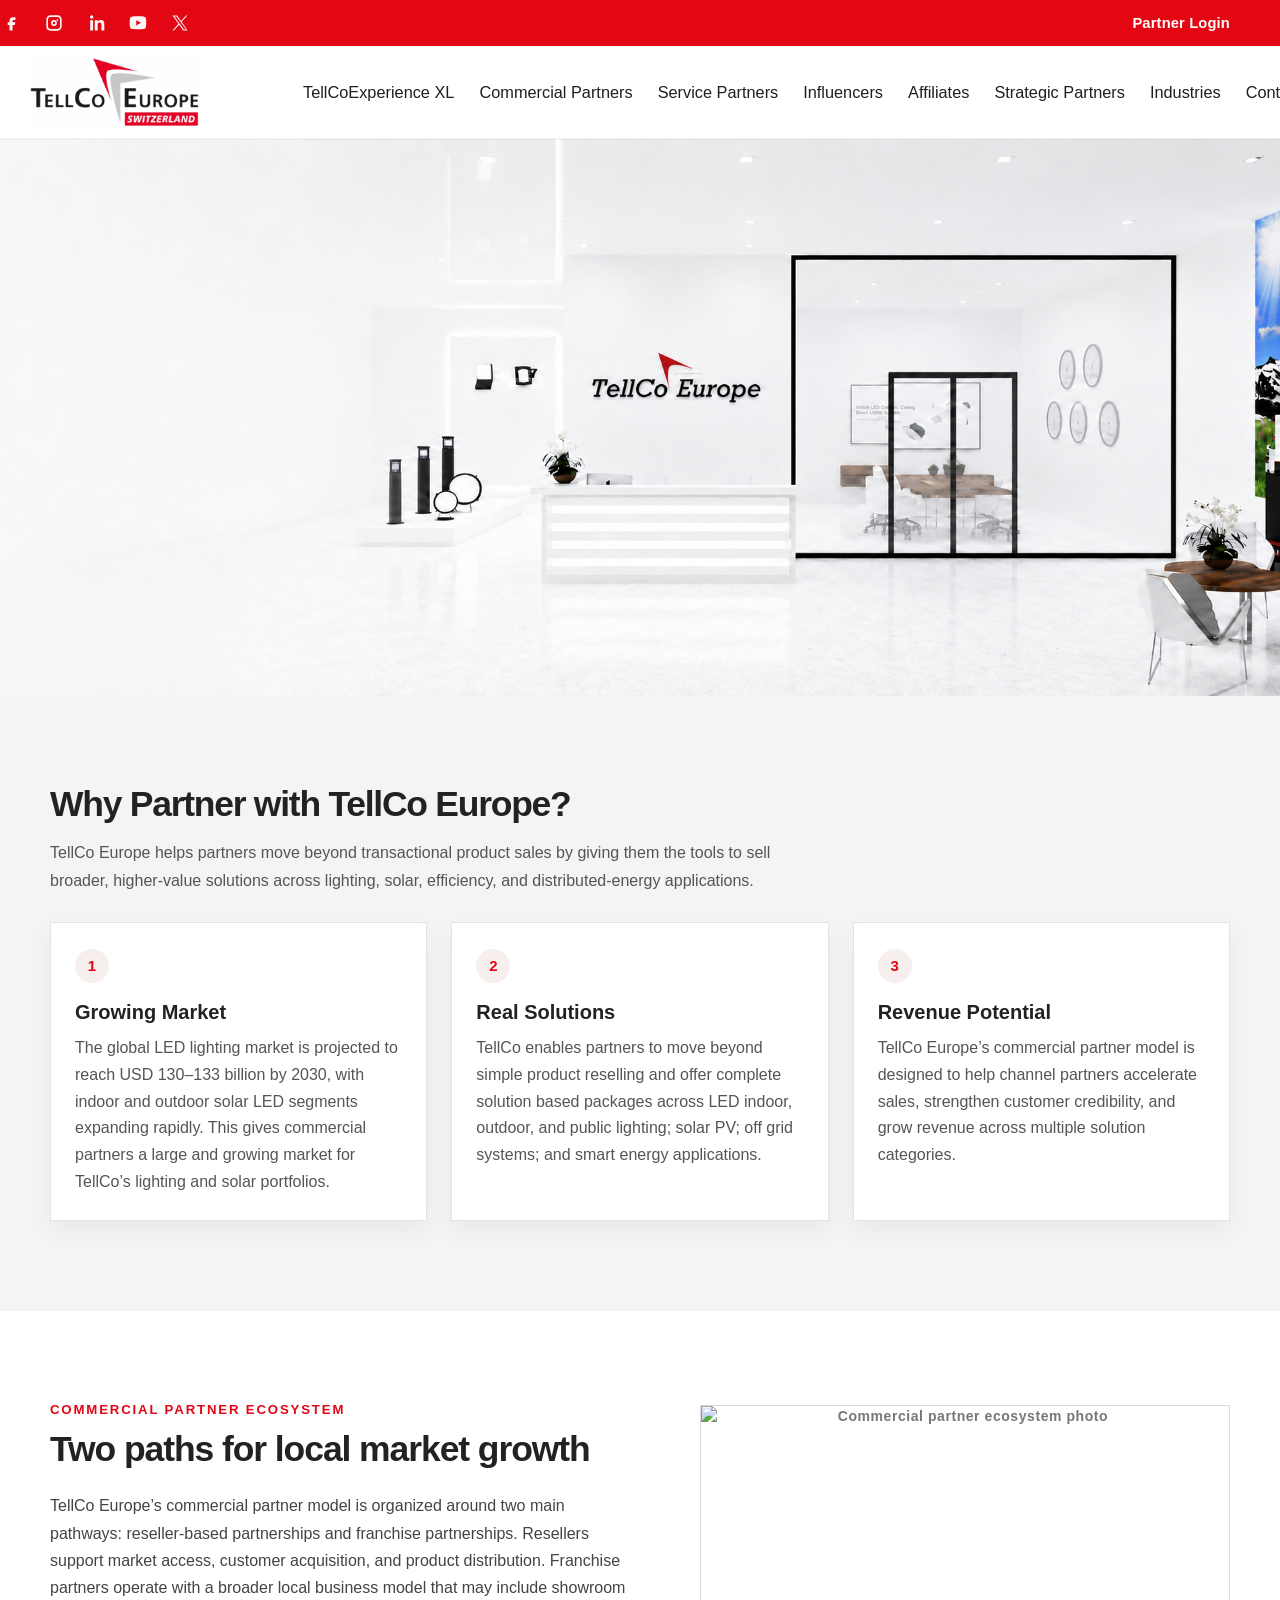
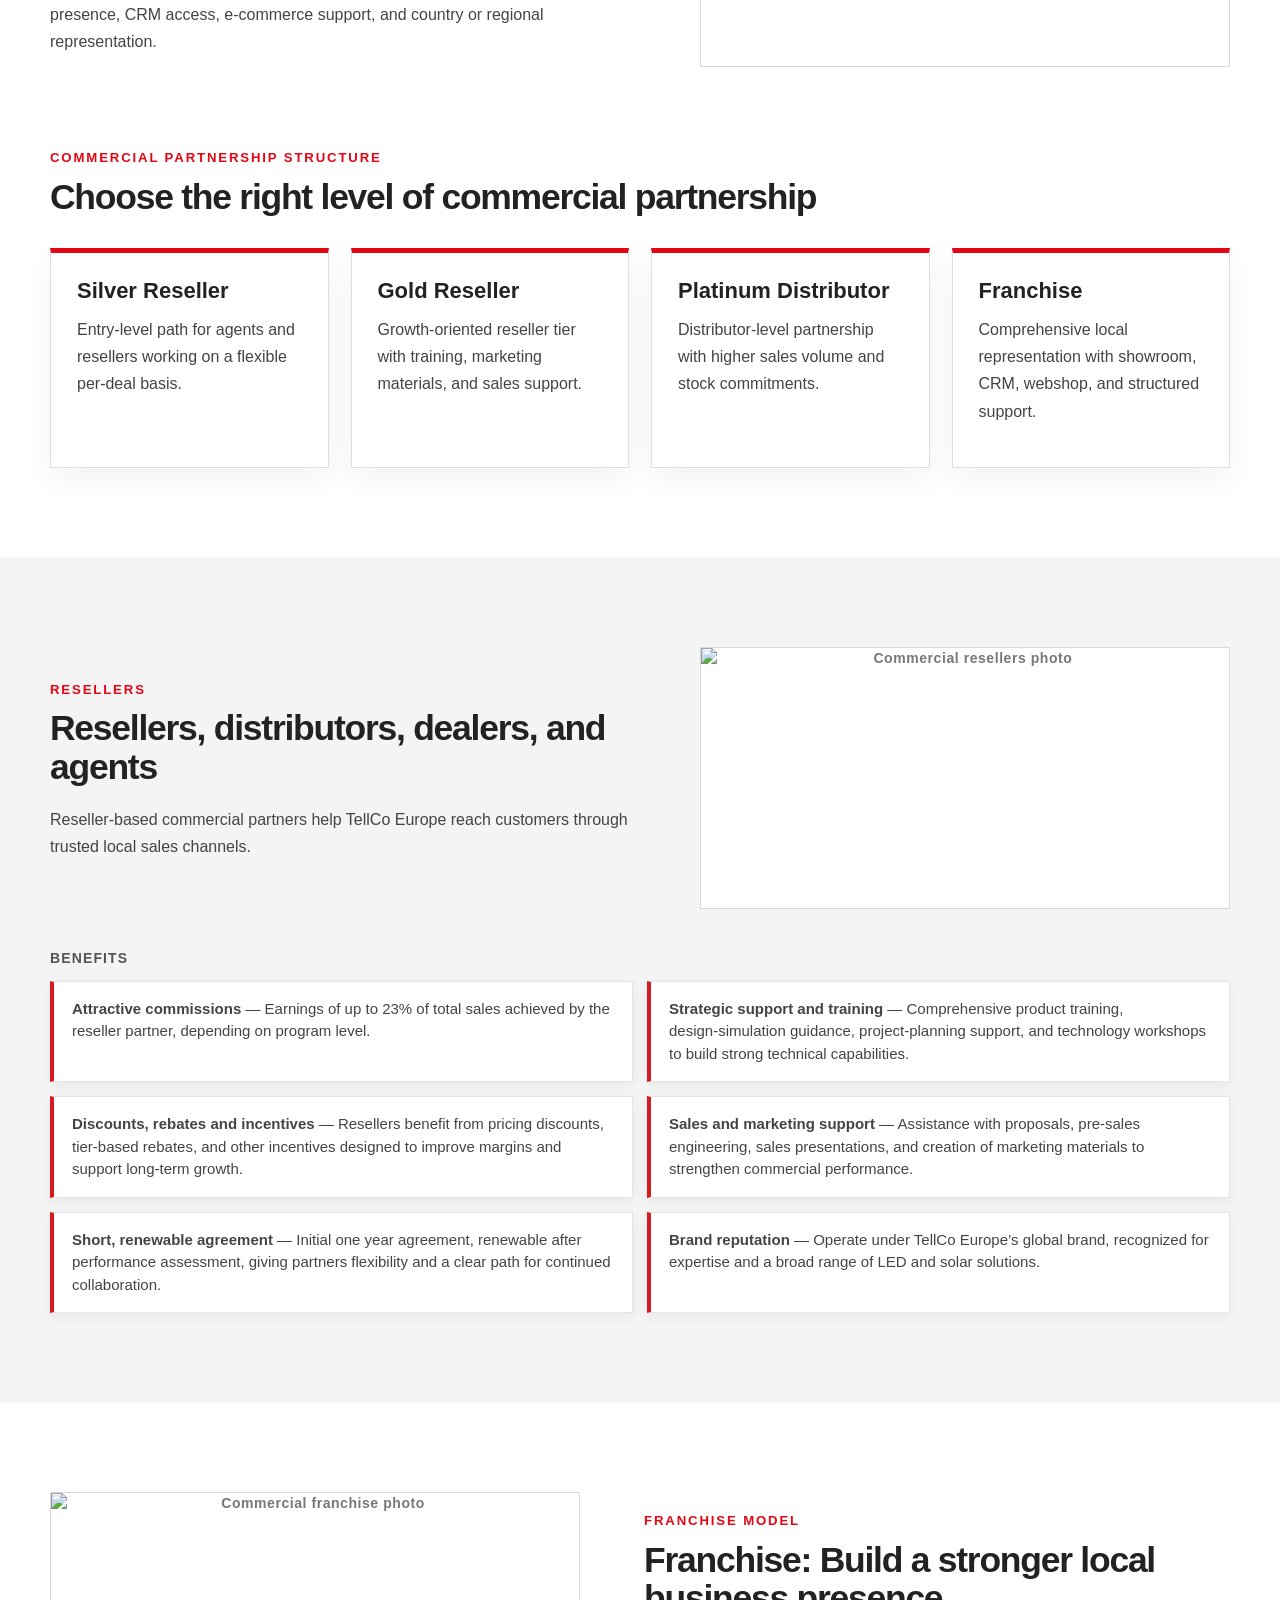
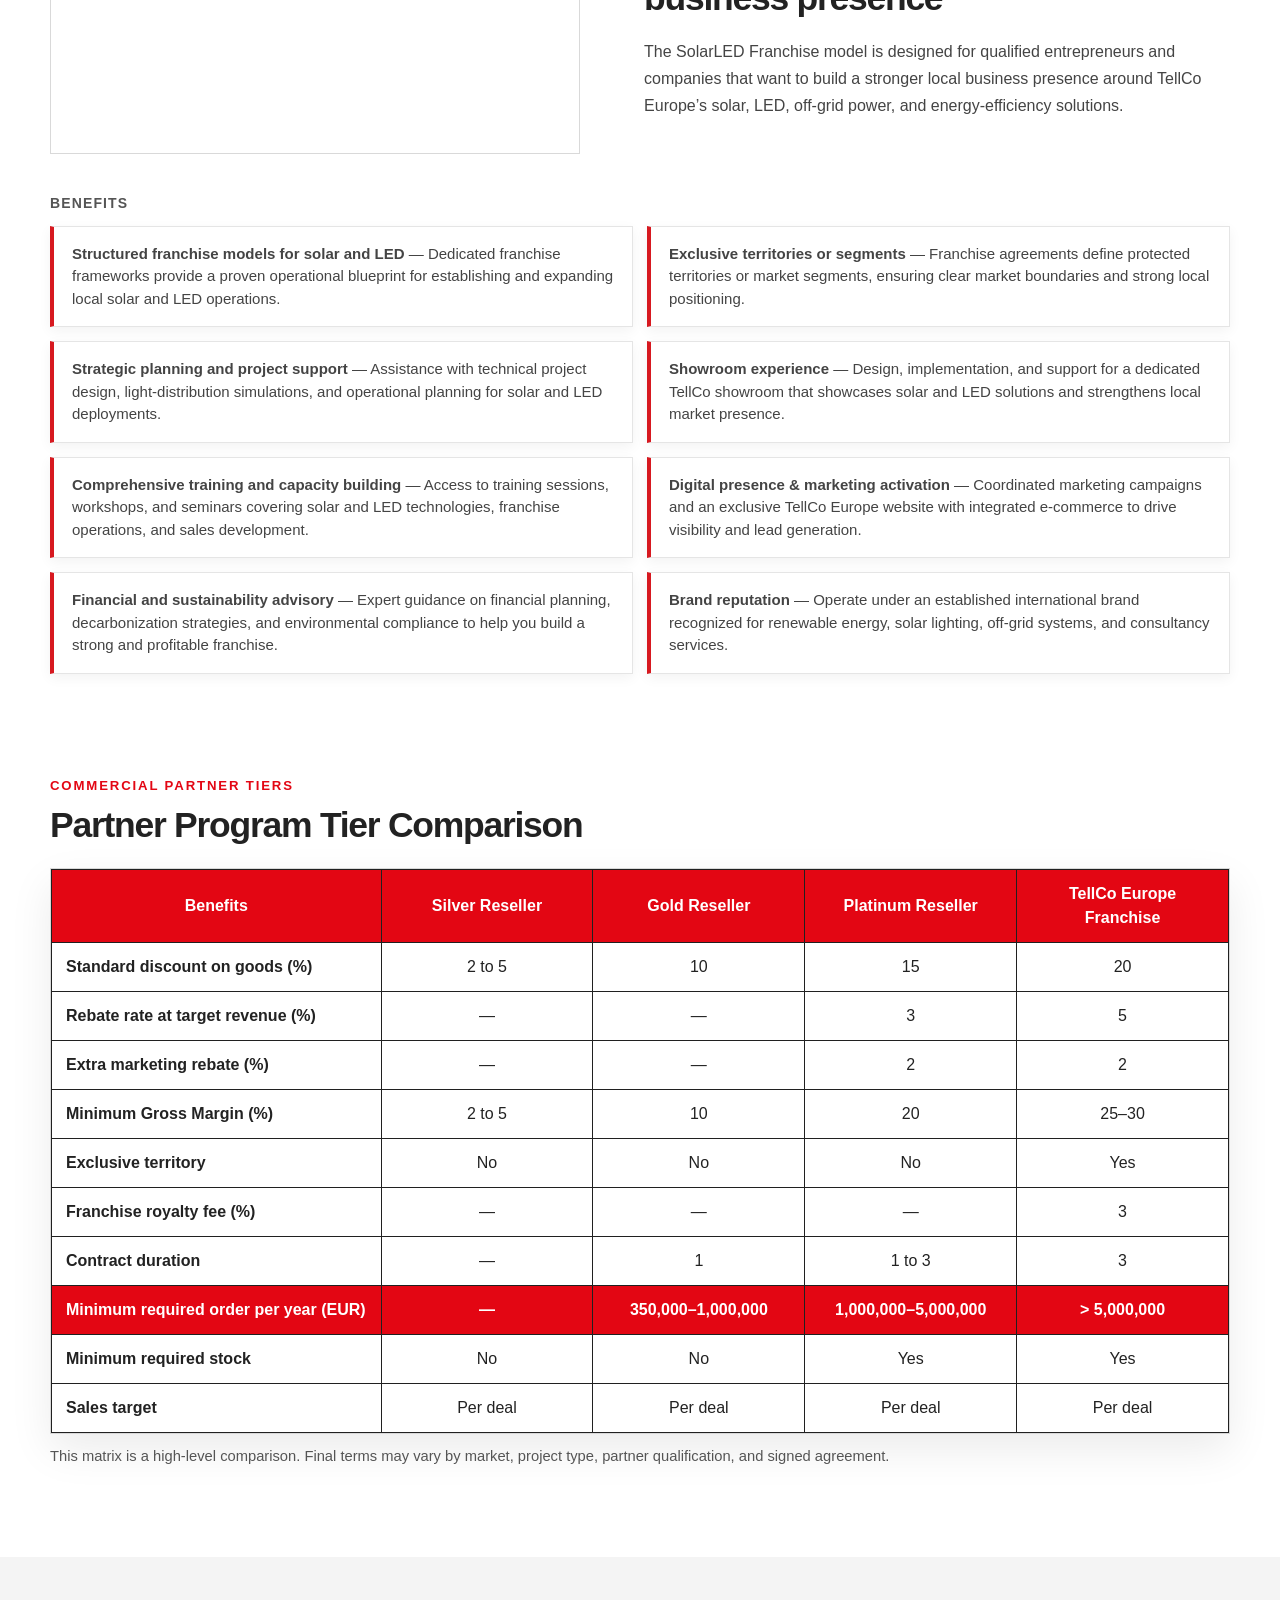
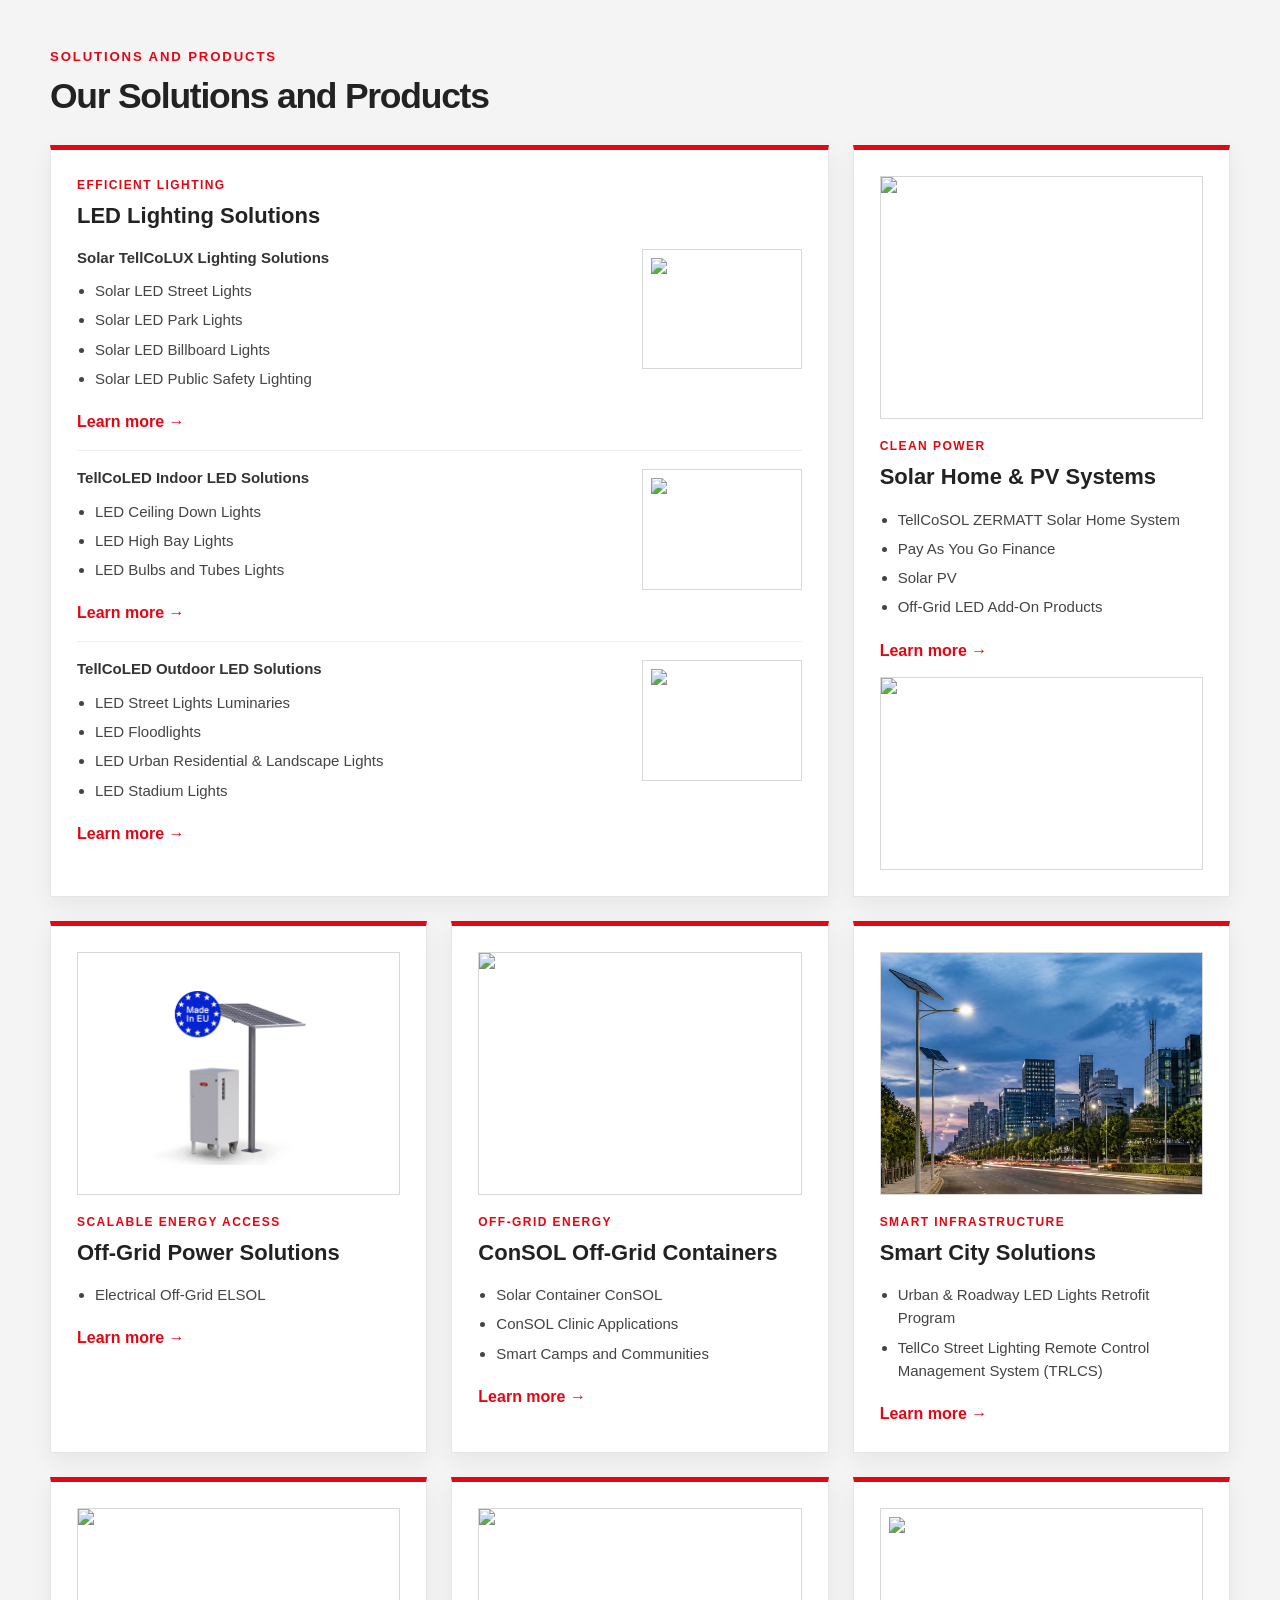
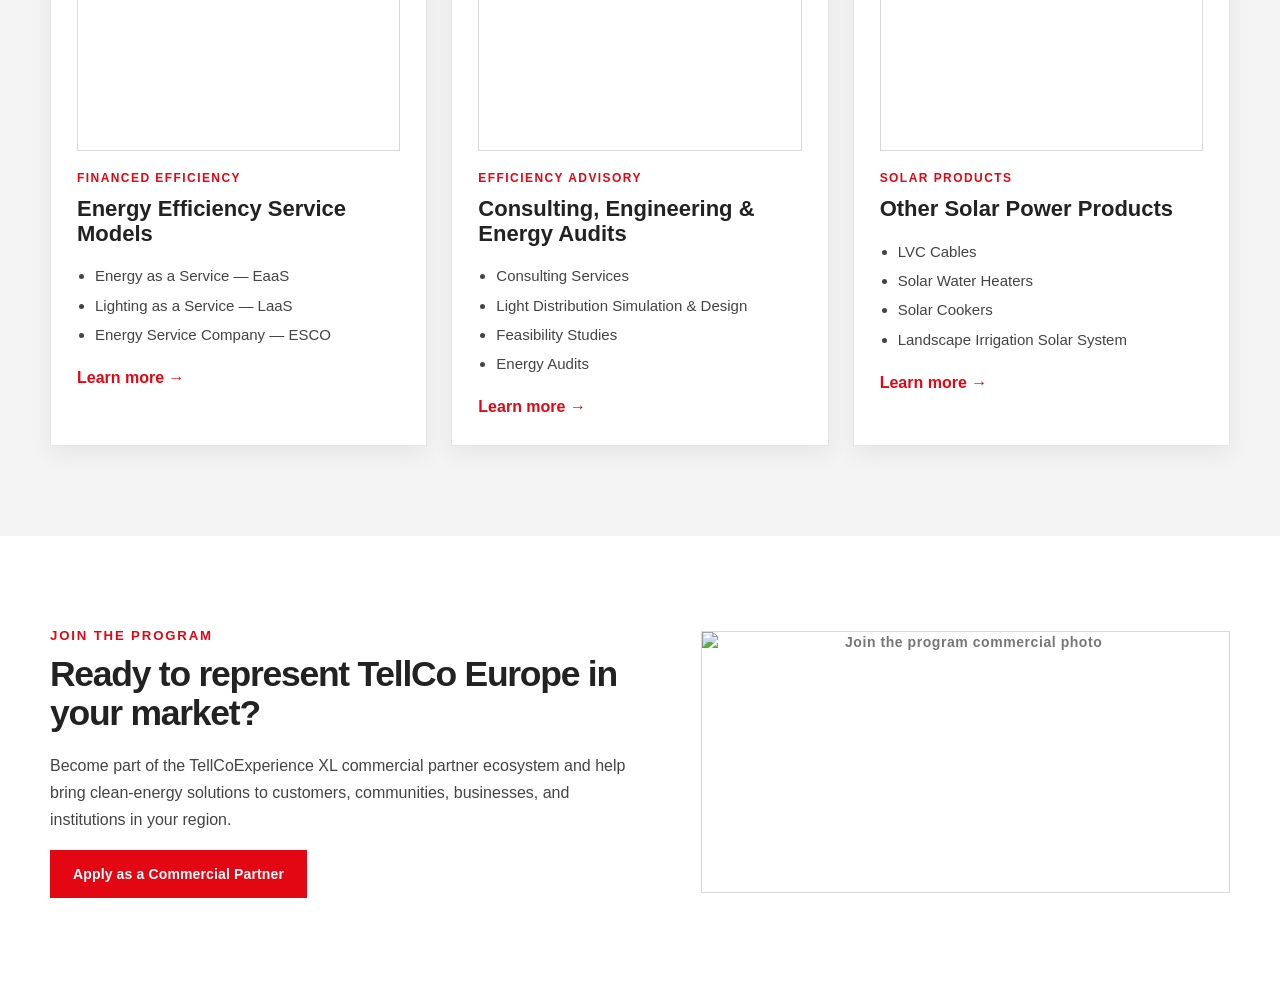
==== commit 3ecc7402: "Correct shared navigation links" ====
--- a/commercial-partners.html
+++ b/commercial-partners.html
@@ -871,8 +871,11 @@
         <a href="index.html">TellCoExperience XL</a>
         <a href="commercial-partners.html" aria-current="page">Commercial Partners</a>
         <a href="service-partners.html">Service Partners</a>
+        <a href="index.html#influencers">Influencers</a>
+        <a href="index.html#affiliates">Affiliates</a>
+        <a href="index.html#strategic-partners">Strategic Partners</a>
         <a href="industries.html">Industries</a>
-        <a href="index.html#registration">Contact</a>
+        <a href="contact.html">Contact</a>
       </nav>
     </div>
   </header>
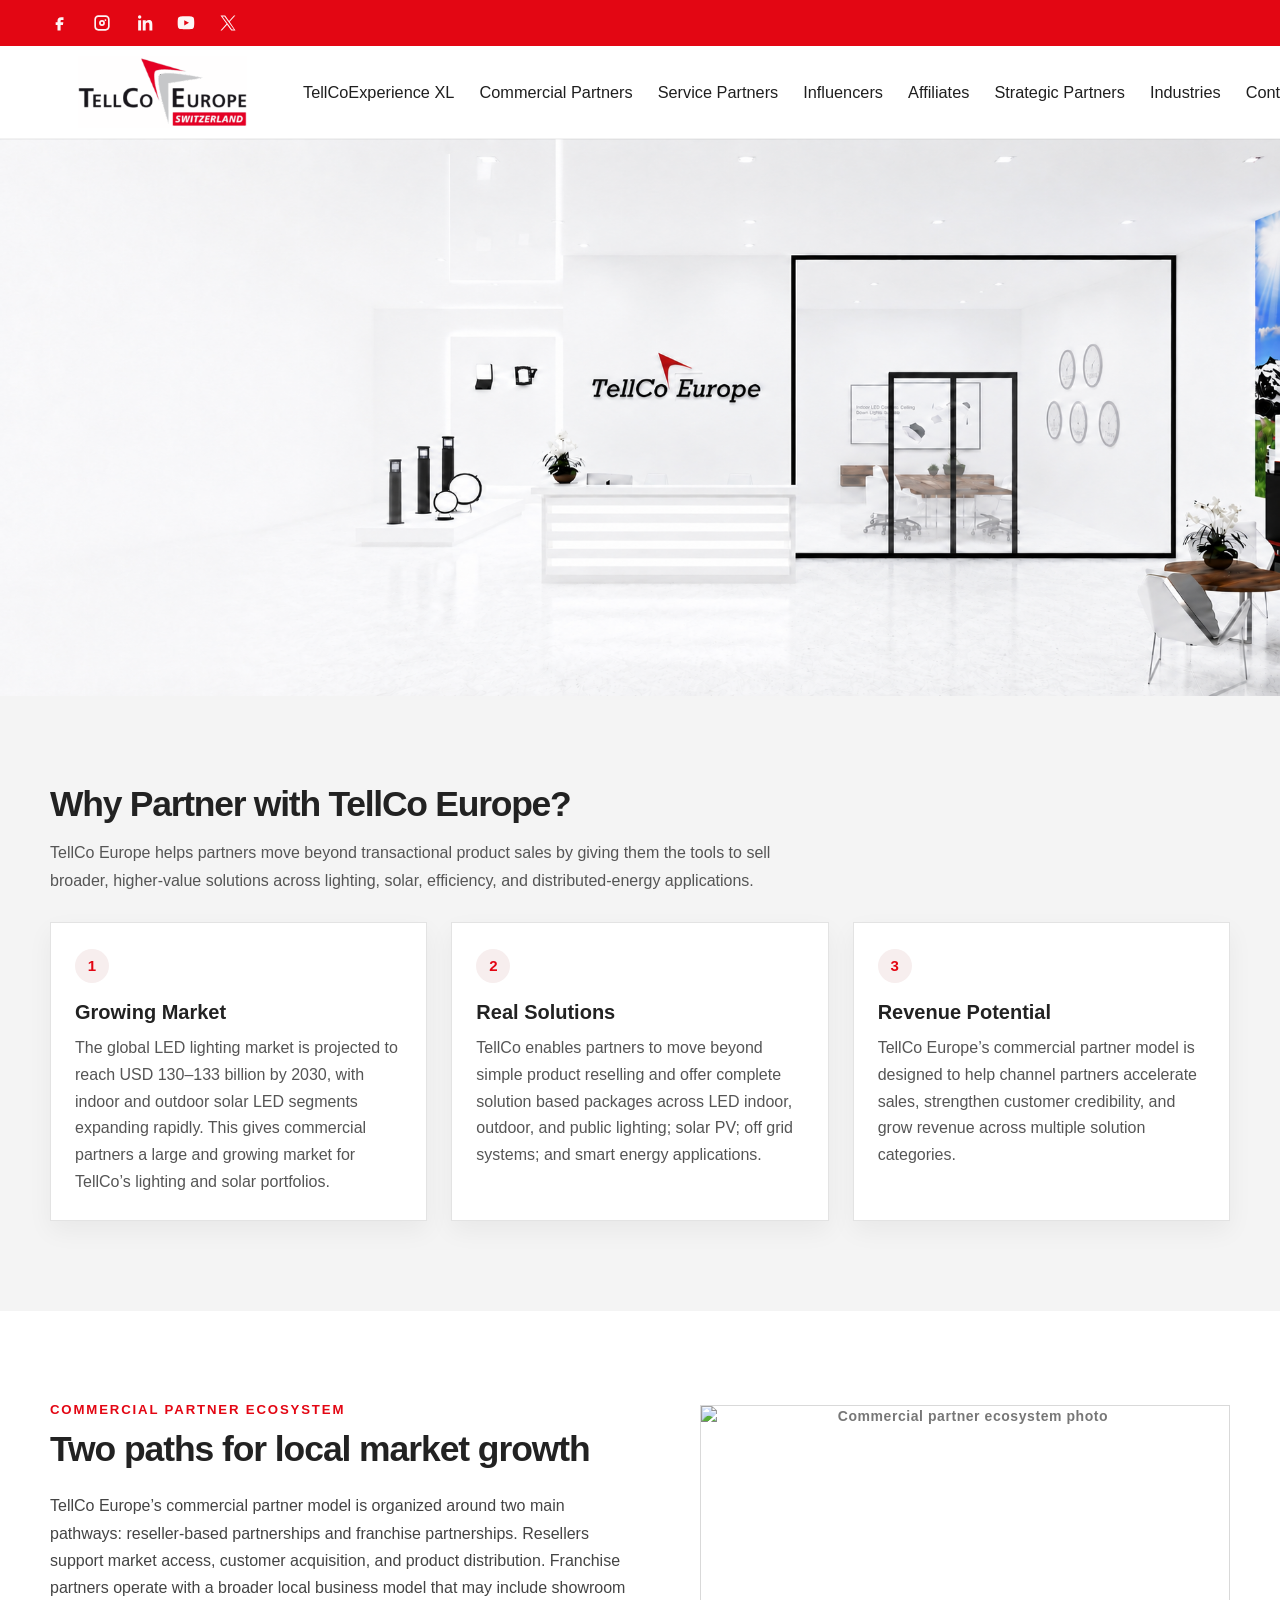
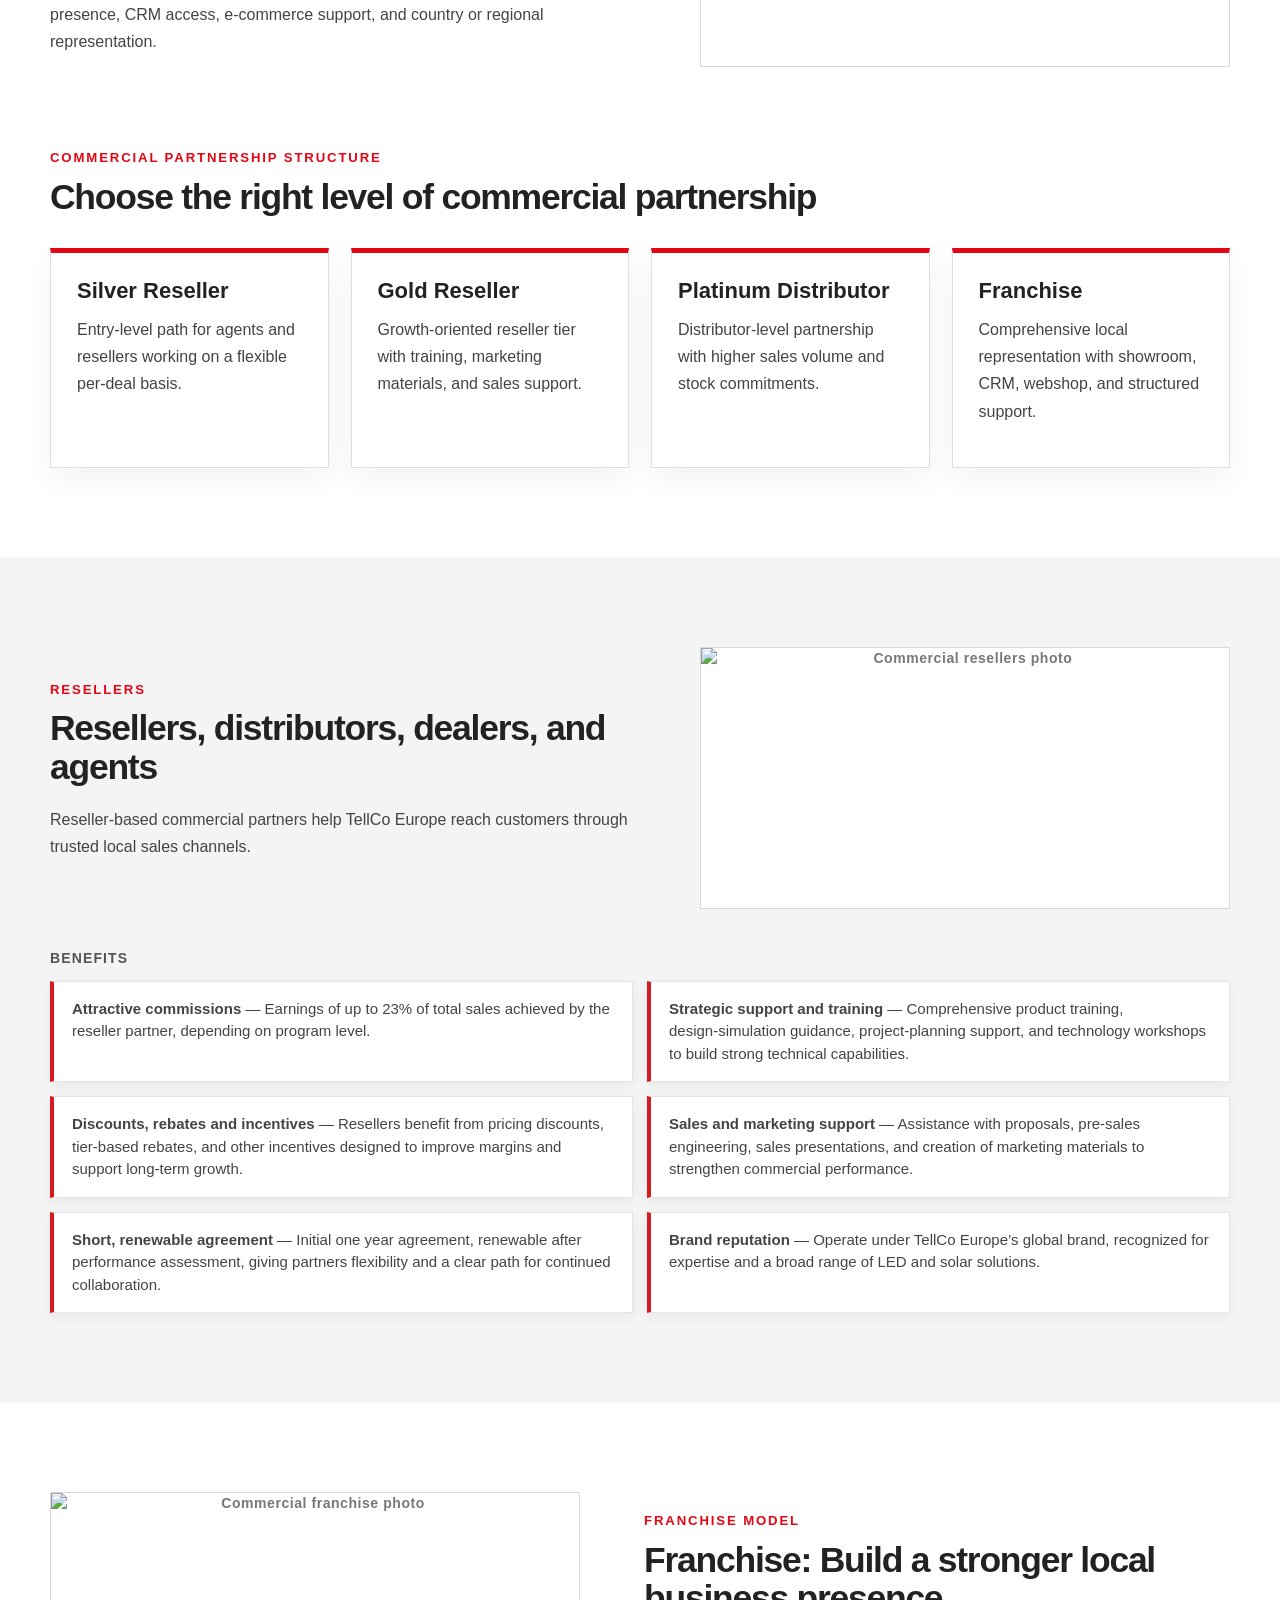
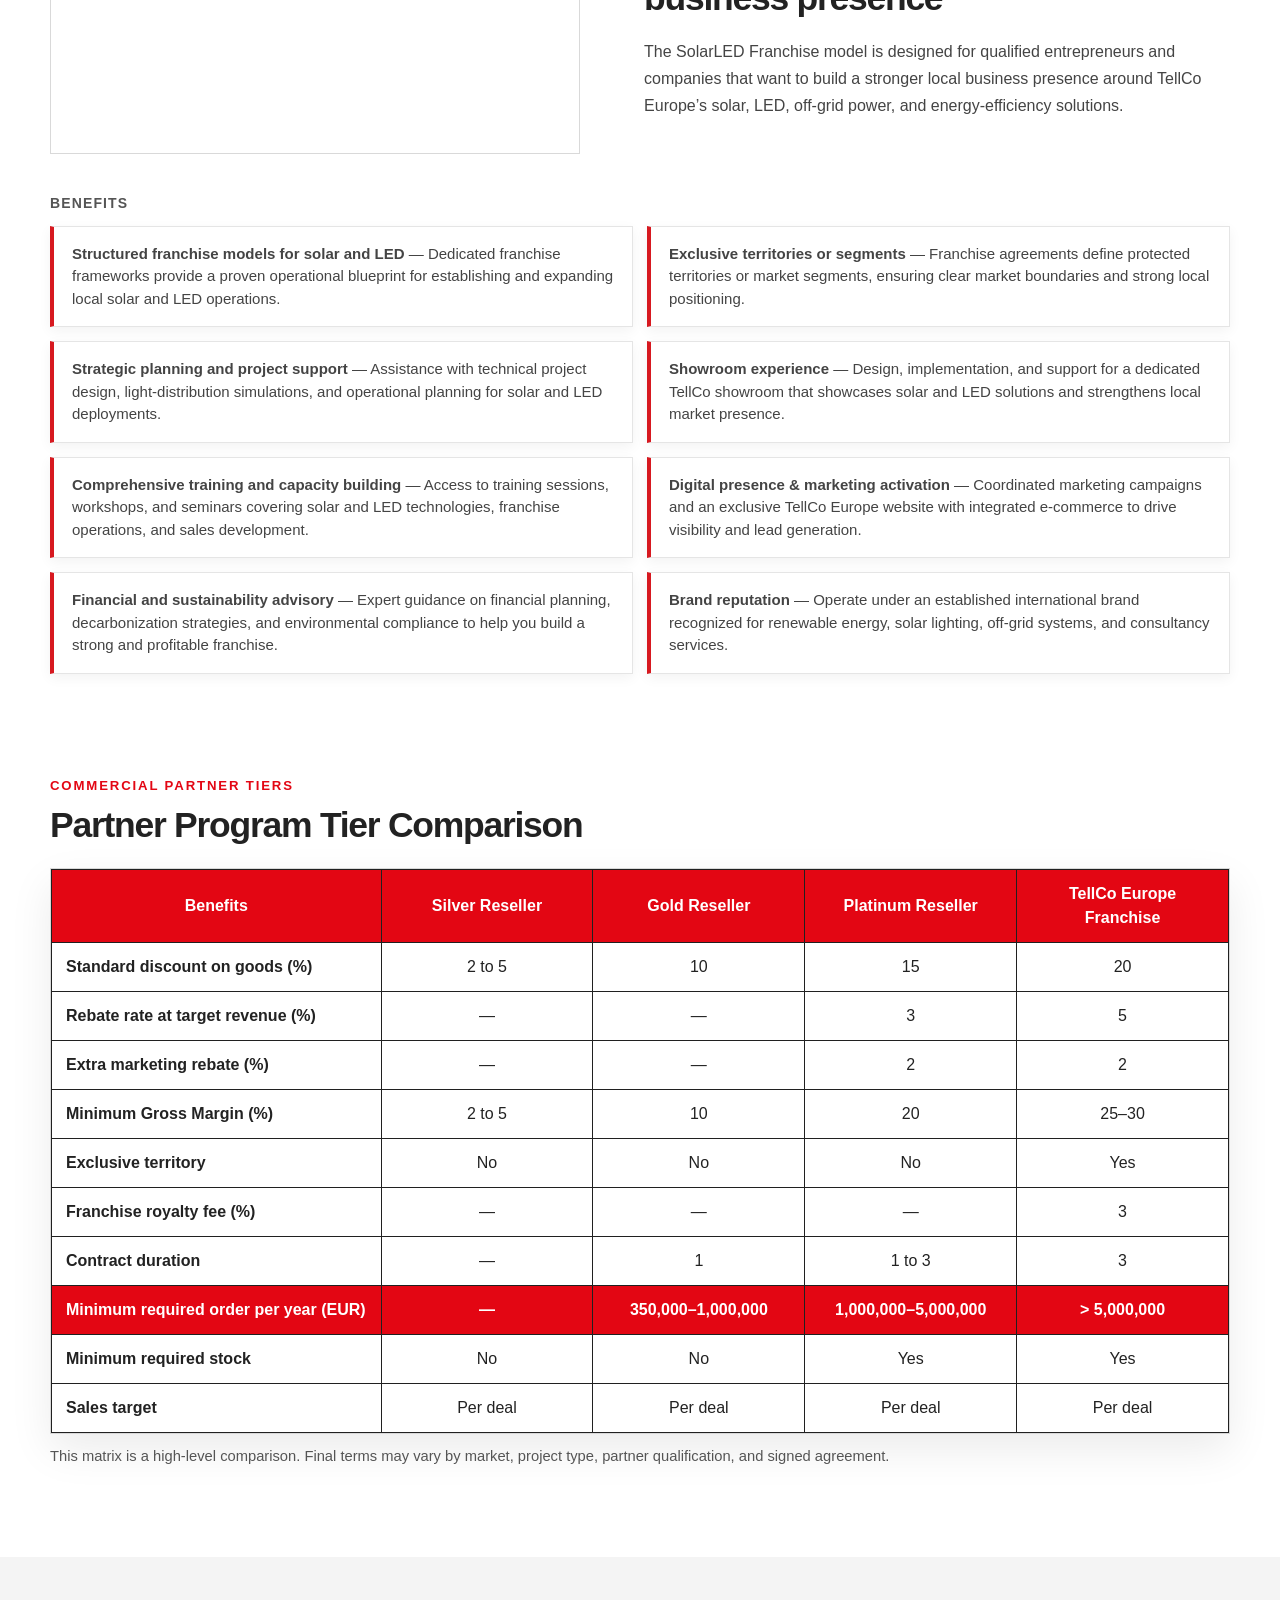
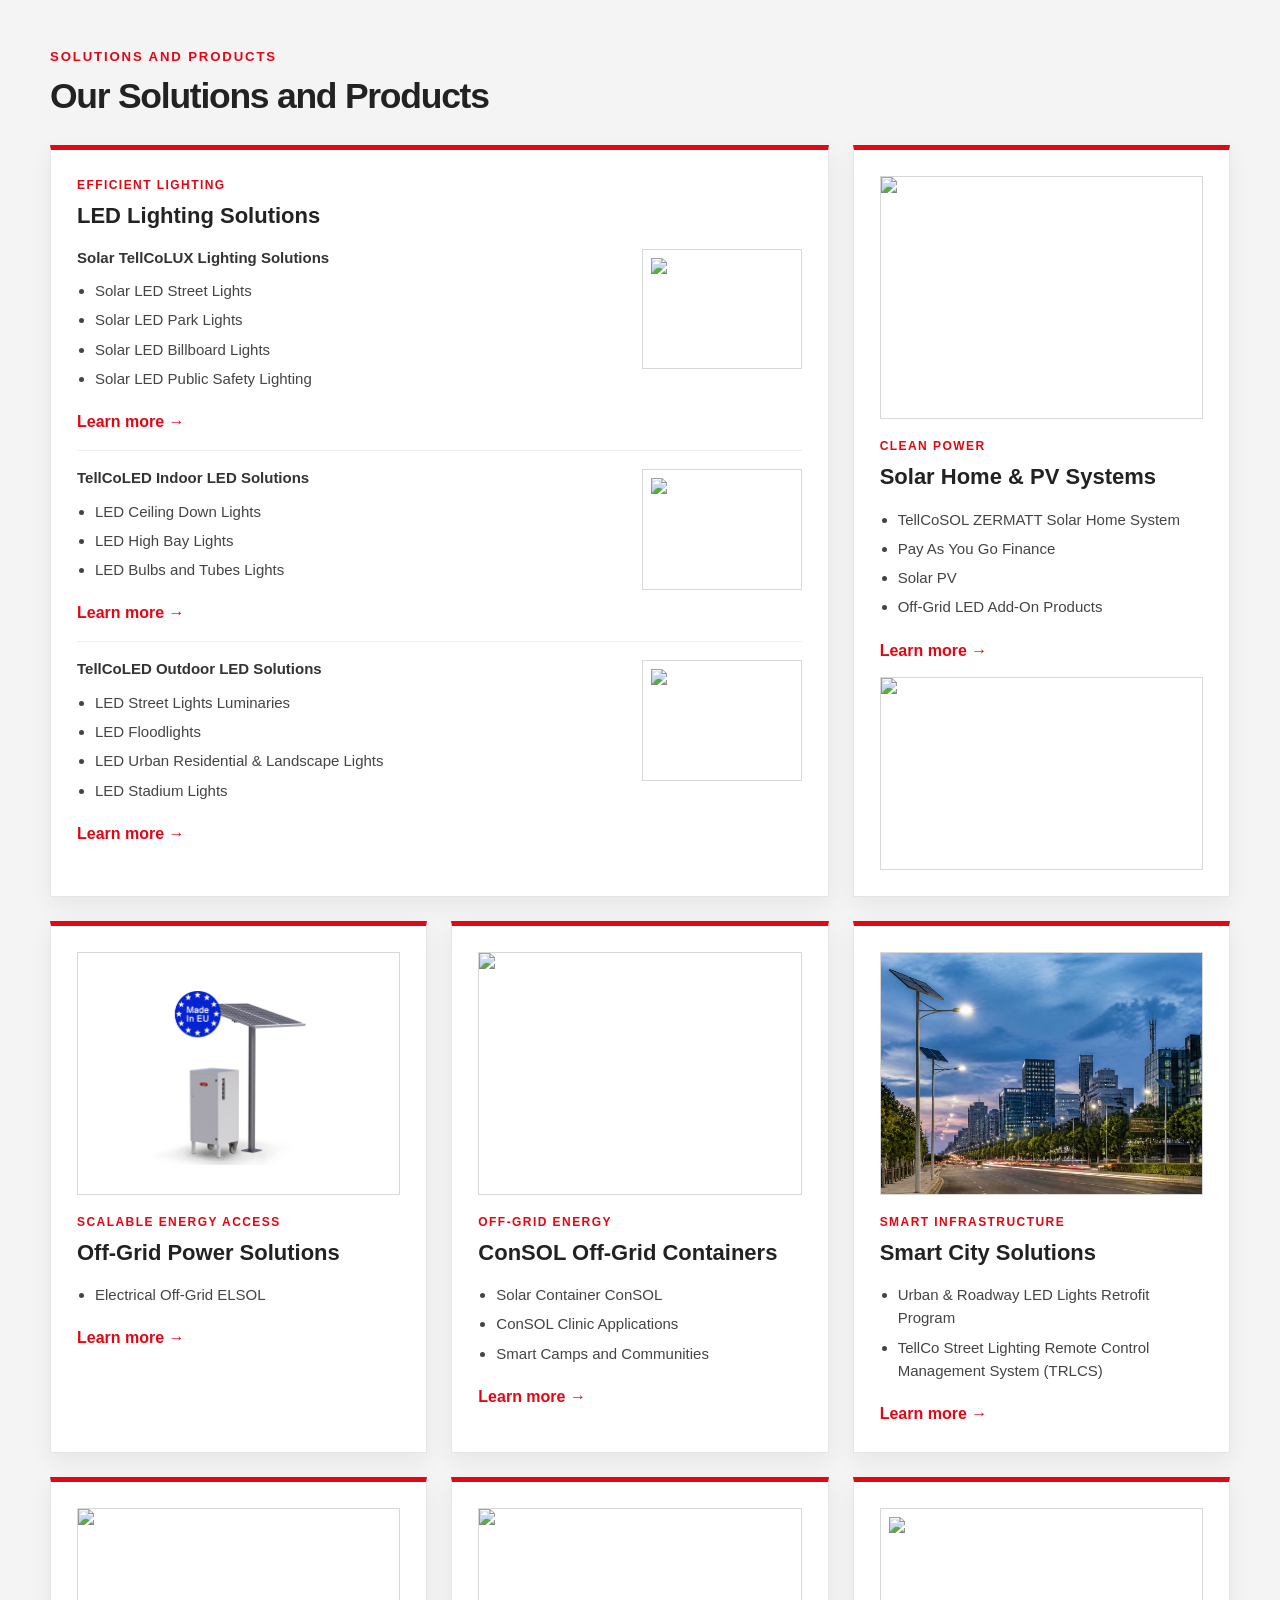
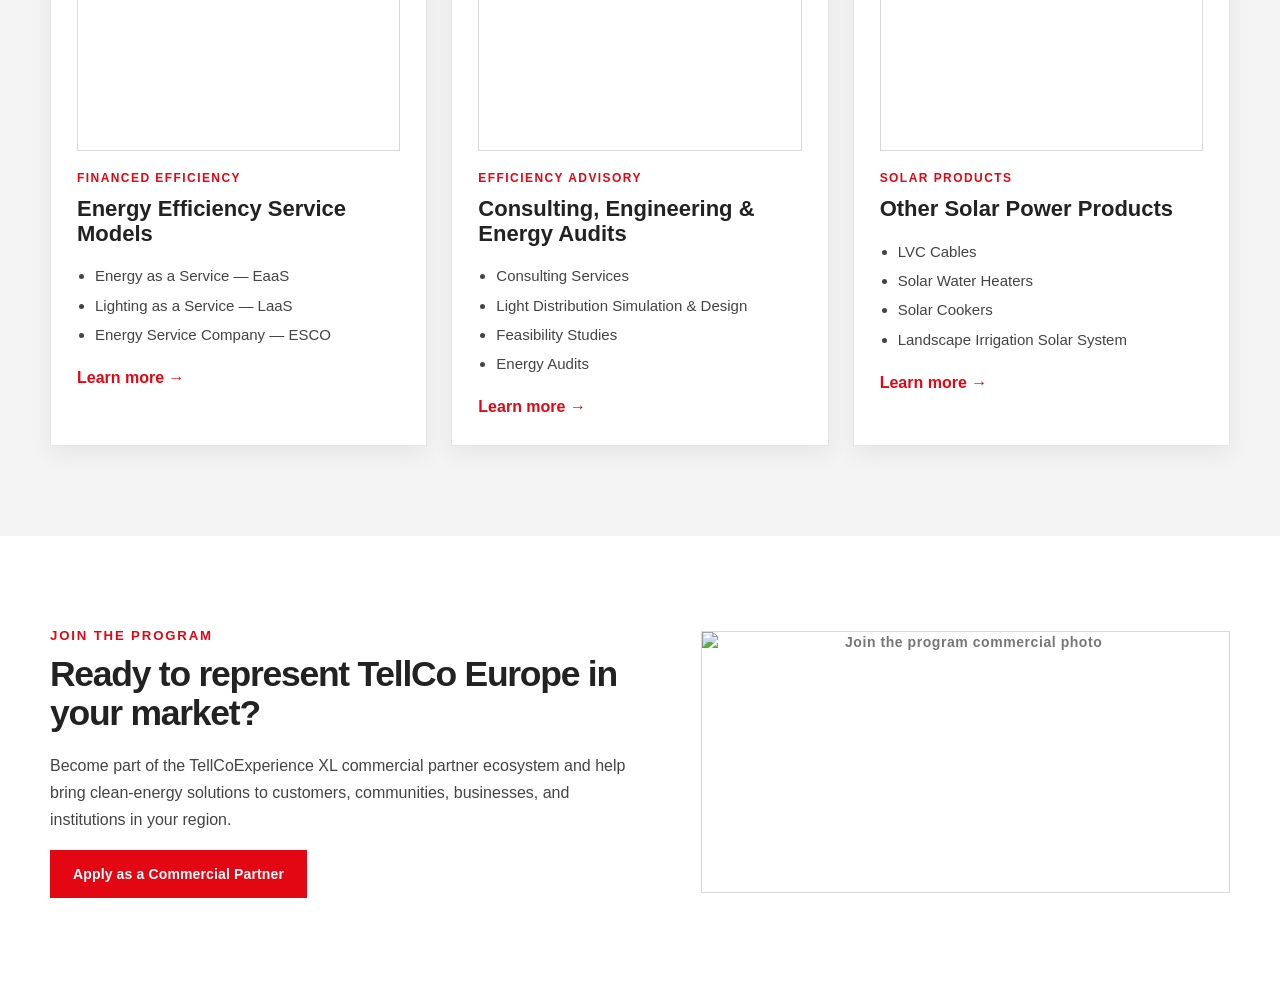
==== commit 3525a45d: "Update shared top utility bar" ====
--- a/commercial-partners.html
+++ b/commercial-partners.html
@@ -834,23 +834,22 @@
   <div class="topbar" aria-label="TellCo utility links">
     <div class="container topbar-inner">
       <div class="social-links" aria-label="Social links">
-        <a href="#" aria-label="Facebook" class="social-icon">
+        <a href="https://www.facebook.com/Tellcoeuropeoffical" target="_blank" rel="noopener noreferrer" aria-label="TellCo Europe on Facebook" class="social-icon">
           <svg viewBox="0 0 24 24" aria-hidden="true"><path d="M14 8.5h2.2V5h-2.8C10.4 5 9 6.8 9 9.4V11H6.8v3.4H9V21h3.7v-6.6h2.8L16 11h-3.3V9.8c0-.9.4-1.3 1.3-1.3Z"/></svg>
         </a>
-        <a href="#" aria-label="Instagram" class="social-icon">
+        <a href="https://www.instagram.com/tellcoeuropeofficial/" target="_blank" rel="noopener noreferrer" aria-label="TellCo Europe on Instagram" class="social-icon">
           <svg viewBox="0 0 24 24" aria-hidden="true"><path d="M7.7 2.8h8.6c2.7 0 4.9 2.2 4.9 4.9v8.6c0 2.7-2.2 4.9-4.9 4.9H7.7a4.9 4.9 0 0 1-4.9-4.9V7.7c0-2.7 2.2-4.9 4.9-4.9Zm0 2A2.9 2.9 0 0 0 4.8 7.7v8.6a2.9 2.9 0 0 0 2.9 2.9h8.6a2.9 2.9 0 0 0 2.9-2.9V7.7a2.9 2.9 0 0 0-2.9-2.9H7.7Zm4.3 3.7a3.5 3.5 0 1 1 0 7 3.5 3.5 0 0 1 0-7Zm0 2a1.5 1.5 0 1 0 0 3 1.5 1.5 0 0 0 0-3Zm4.1-3.1a1 1 0 1 1 0 2.1 1 1 0 0 1 0-2.1Z"/></svg>
         </a>
-        <a href="#" aria-label="LinkedIn" class="social-icon">
+        <a href="https://www.linkedin.com/company/tellco-europe-sagl-switzerland/" target="_blank" rel="noopener noreferrer" aria-label="TellCo Europe on LinkedIn" class="social-icon">
           <svg viewBox="0 0 24 24" aria-hidden="true"><path d="M5 8.7h3.5V21H5V8.7Zm1.8-5.9a2 2 0 1 1 0 4.1 2 2 0 0 1 0-4.1ZM10.8 8.7h3.3v1.7h.1c.5-.9 1.7-2 3.5-2 3.7 0 4.3 2.4 4.3 5.5V21h-3.5v-6.3c0-1.5 0-3.4-2.1-3.4s-2.4 1.6-2.4 3.3V21h-3.5V8.7Z"/></svg>
         </a>
-        <a href="#" aria-label="YouTube" class="social-icon">
+        <a href="https://www.youtube.com/channel/UCJPmVI-EG29OVMQisPmbQMA?view_as=subscriber" target="_blank" rel="noopener noreferrer" aria-label="TellCo Europe on YouTube" class="social-icon">
           <svg viewBox="0 0 24 24" aria-hidden="true"><path d="M21.6 7.2s-.2-1.5-.9-2.1c-.9-.9-1.9-.9-2.4-1C15 3.8 12 3.8 12 3.8h-.1s-3 0-6.3.3c-.5.1-1.5.1-2.4 1-.7.6-.9 2.1-.9 2.1S2 9 2 10.8v1.7c0 1.8.3 3.6.3 3.6s.2 1.5.9 2.1c.9.9 2.1.9 2.6 1 1.9.2 6.2.3 6.2.3s3 0 6.3-.3c.5-.1 1.5-.1 2.4-1 .7-.6.9-2.1.9-2.1s.3-1.8.3-3.6v-1.7c0-1.8-.3-3.6-.3-3.6ZM9.9 14.9V8.7l5.7 3.1-5.7 3.1Z"/></svg>
         </a>
-        <a href="#" aria-label="X" class="social-icon social-x">
+        <a href="https://x.com/TellCo__Europe" target="_blank" rel="noopener noreferrer" aria-label="TellCo Europe on X" class="social-icon social-x">
           <svg viewBox="0 0 24 24" aria-hidden="true"><path d="M14.2 10.3 21.8 2h-1.8l-6.6 7.2L8.2 2H2l8 11.1L2 22h1.8l7-7.7 5.6 7.7H22l-7.8-11.7Zm-2.5 2.8-.8-1.1L4.5 3.4h2.8l5.1 6.9.8 1.1 6.8 9.2h-2.8l-5.5-7.5Z"/></svg>
         </a>
       </div>
-      <a class="reseller-link partner-login" href="#">Partner Login</a>
     </div>
   </div>
 
--- a/styles.css
+++ b/styles.css
@@ -115,7 +115,7 @@
   min-height: 46px;
   display: flex;
   align-items: center;
-  justify-content: space-between;
+  justify-content: flex-start;
 }
 
 .social-links {
@@ -134,10 +134,6 @@
 .social-links a:hover {
   opacity: 0.78;
   transform: translateY(-1px);
-}
-
-.reseller-link {
-  color: #fff;
 }
 
 .site-header {
@@ -173,13 +169,6 @@
   max-height: 72px;
   object-fit: contain;
 }
-@media (min-width: 781px) {
-  .topbar-inner .social-links,
-  .nav-shell .brand {
-    transform: translateX(-48px);
-  }
-}
-
 .primary-nav {
   margin-left: auto;
   display: flex;
@@ -1209,10 +1198,6 @@
 @media (max-width: 680px) {
   .social-links {
     gap: 14px;
-  }
-
-  .reseller-link {
-    display: none;
   }
 
   .hero h1 {
@@ -4109,7 +4094,7 @@
 }
 
 
-/* --- Revision: uploaded assets, TellCo-style topbar icons, partner login, and wider ecosystem graph --- */
+/* --- Revision: uploaded assets, TellCo-style topbar icons, and wider ecosystem graph --- */
 
 .social-icon {
   width: 20px;
@@ -4129,26 +4114,6 @@
 .social-x svg {
   width: 18px;
   height: 18px;
-}
-
-.partner-login {
-  display: inline;
-  min-height: 0;
-  padding: 0;
-  border: 0;
-  border-radius: 0;
-  background: transparent;
-  color: #fff;
-  font-weight: 700;
-  letter-spacing: 0.01em;
-  transition: opacity 160ms ease;
-}
-
-.partner-login:hover {
-  background: transparent;
-  color: #fff;
-  opacity: 0.78;
-  transform: none;
 }
 
 .track-layout {
@@ -4232,11 +4197,6 @@
 }
 
 @media (max-width: 680px) {
-  .partner-login {
-    padding: 0;
-    font-size: 0.82rem;
-  }
-
   .topbar-inner {
     gap: 16px;
   }
@@ -4759,4 +4719,4 @@
   display: block;
   width: 100%;
   height: auto;
-}+}
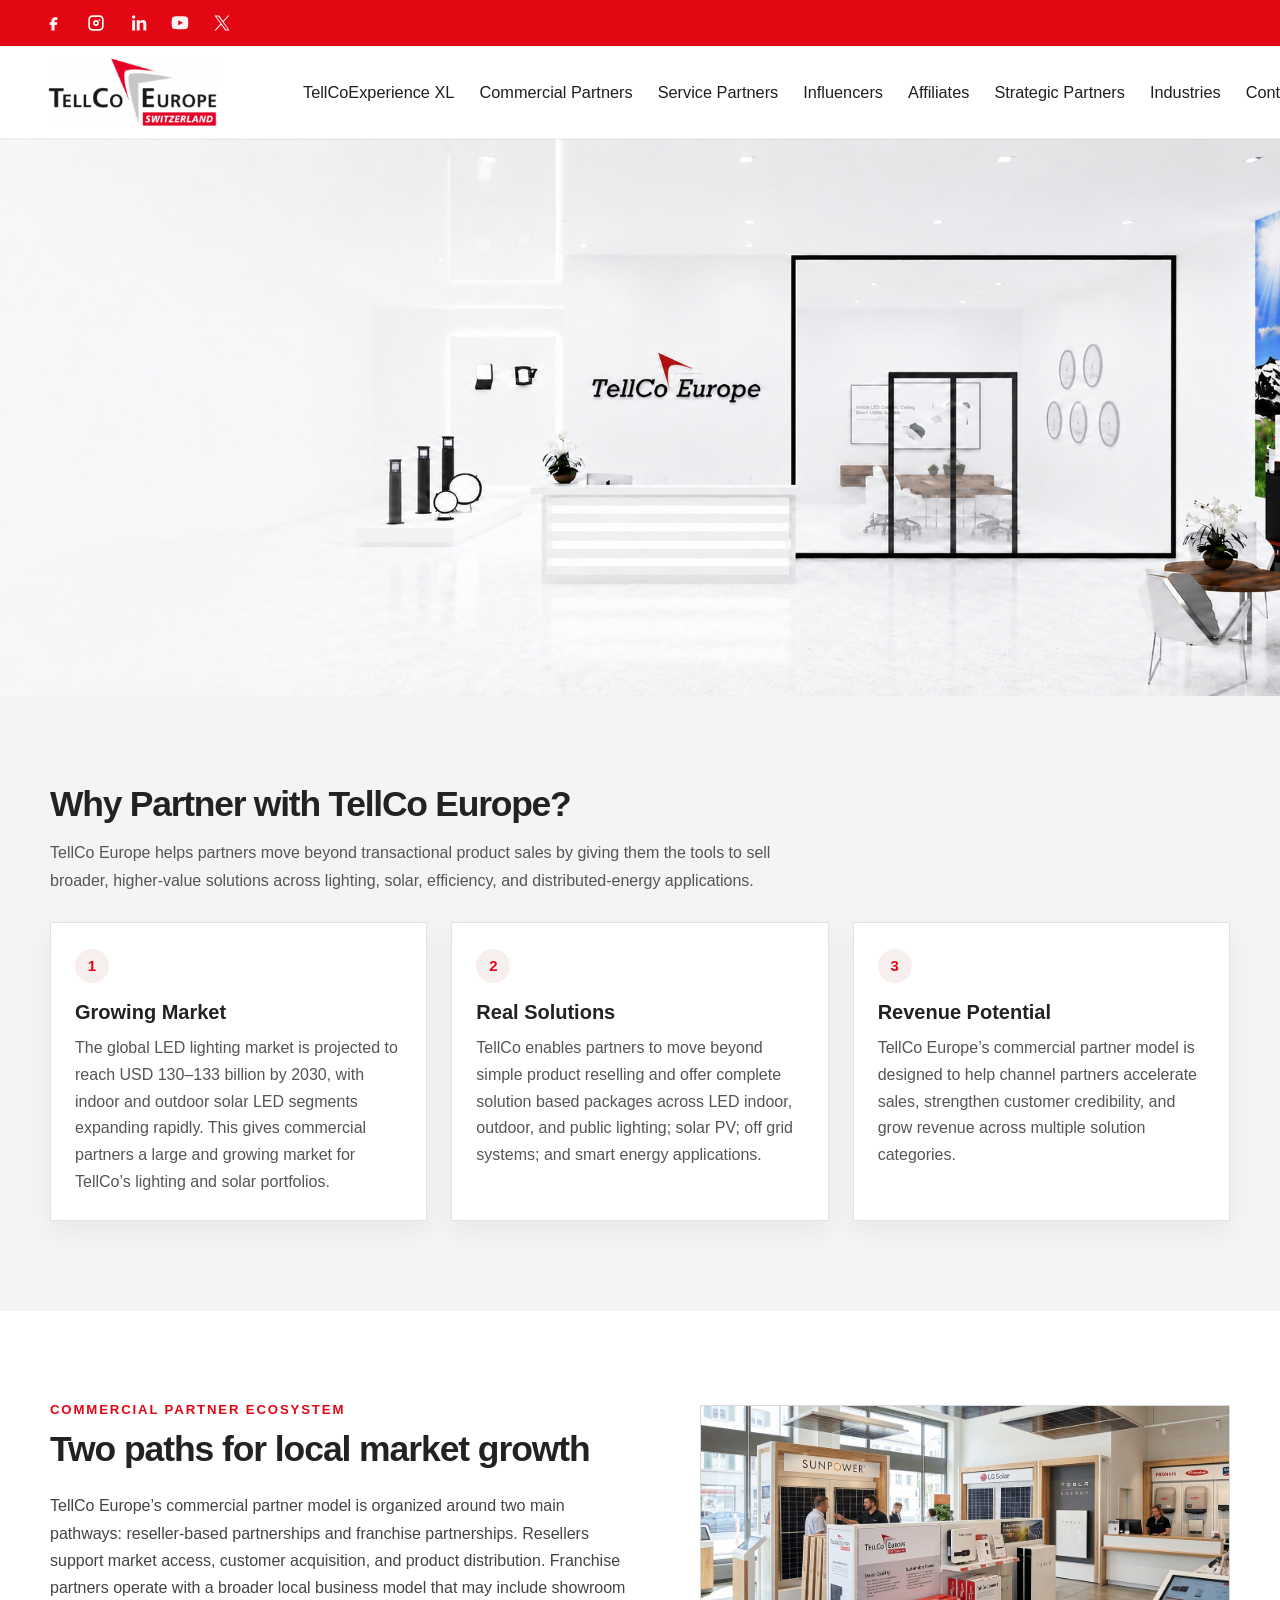
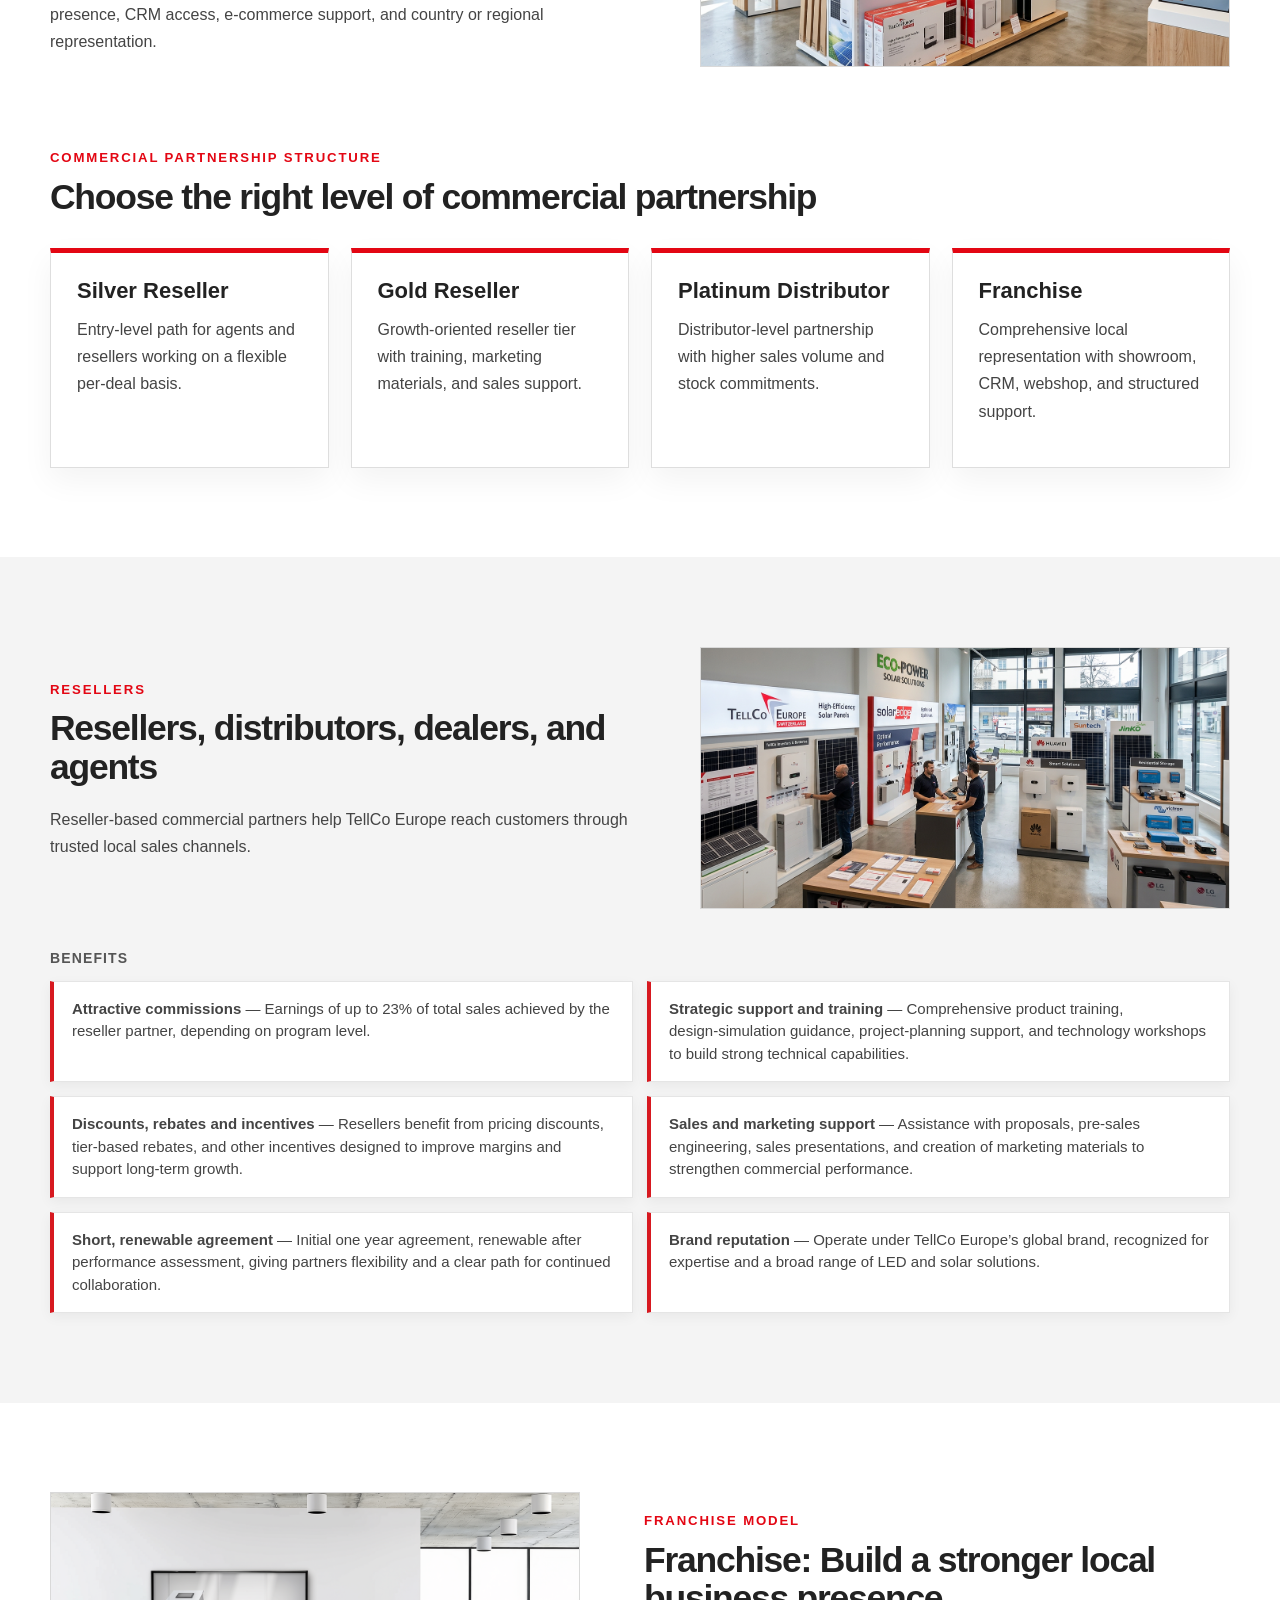
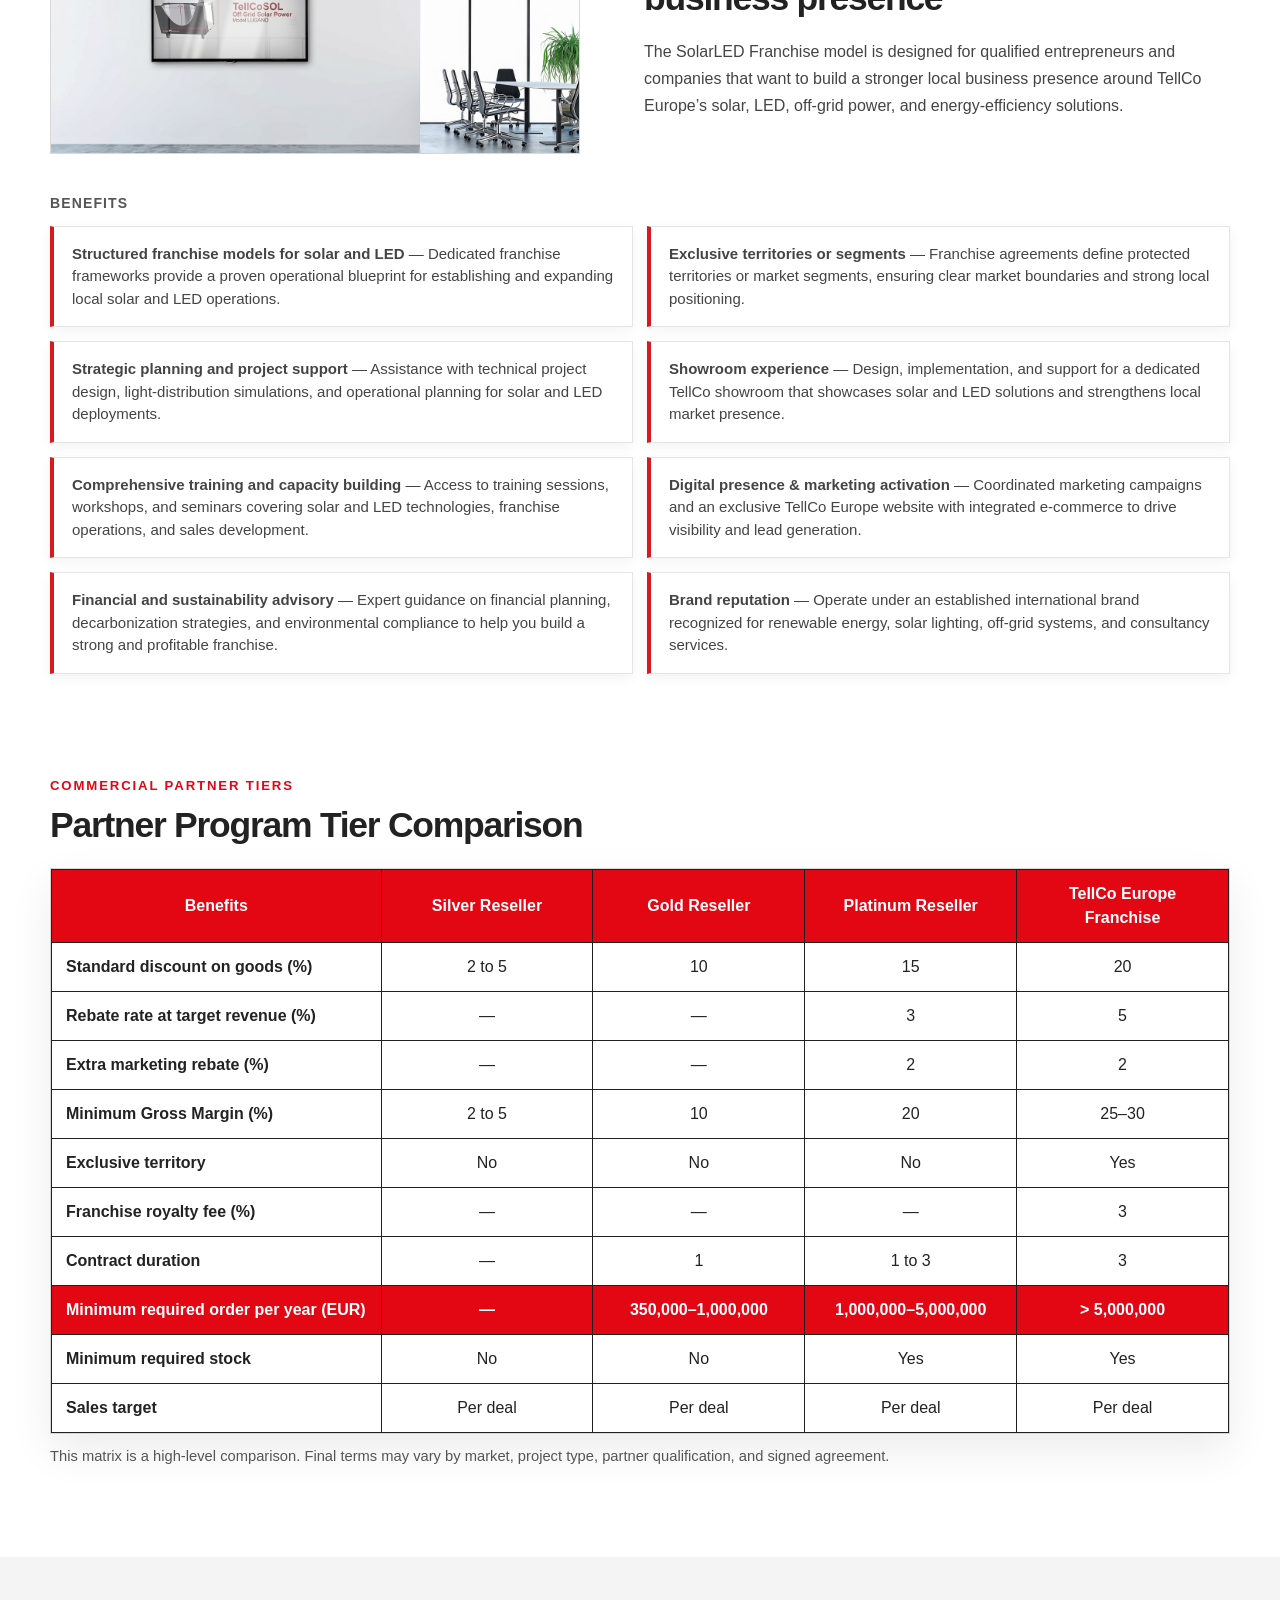
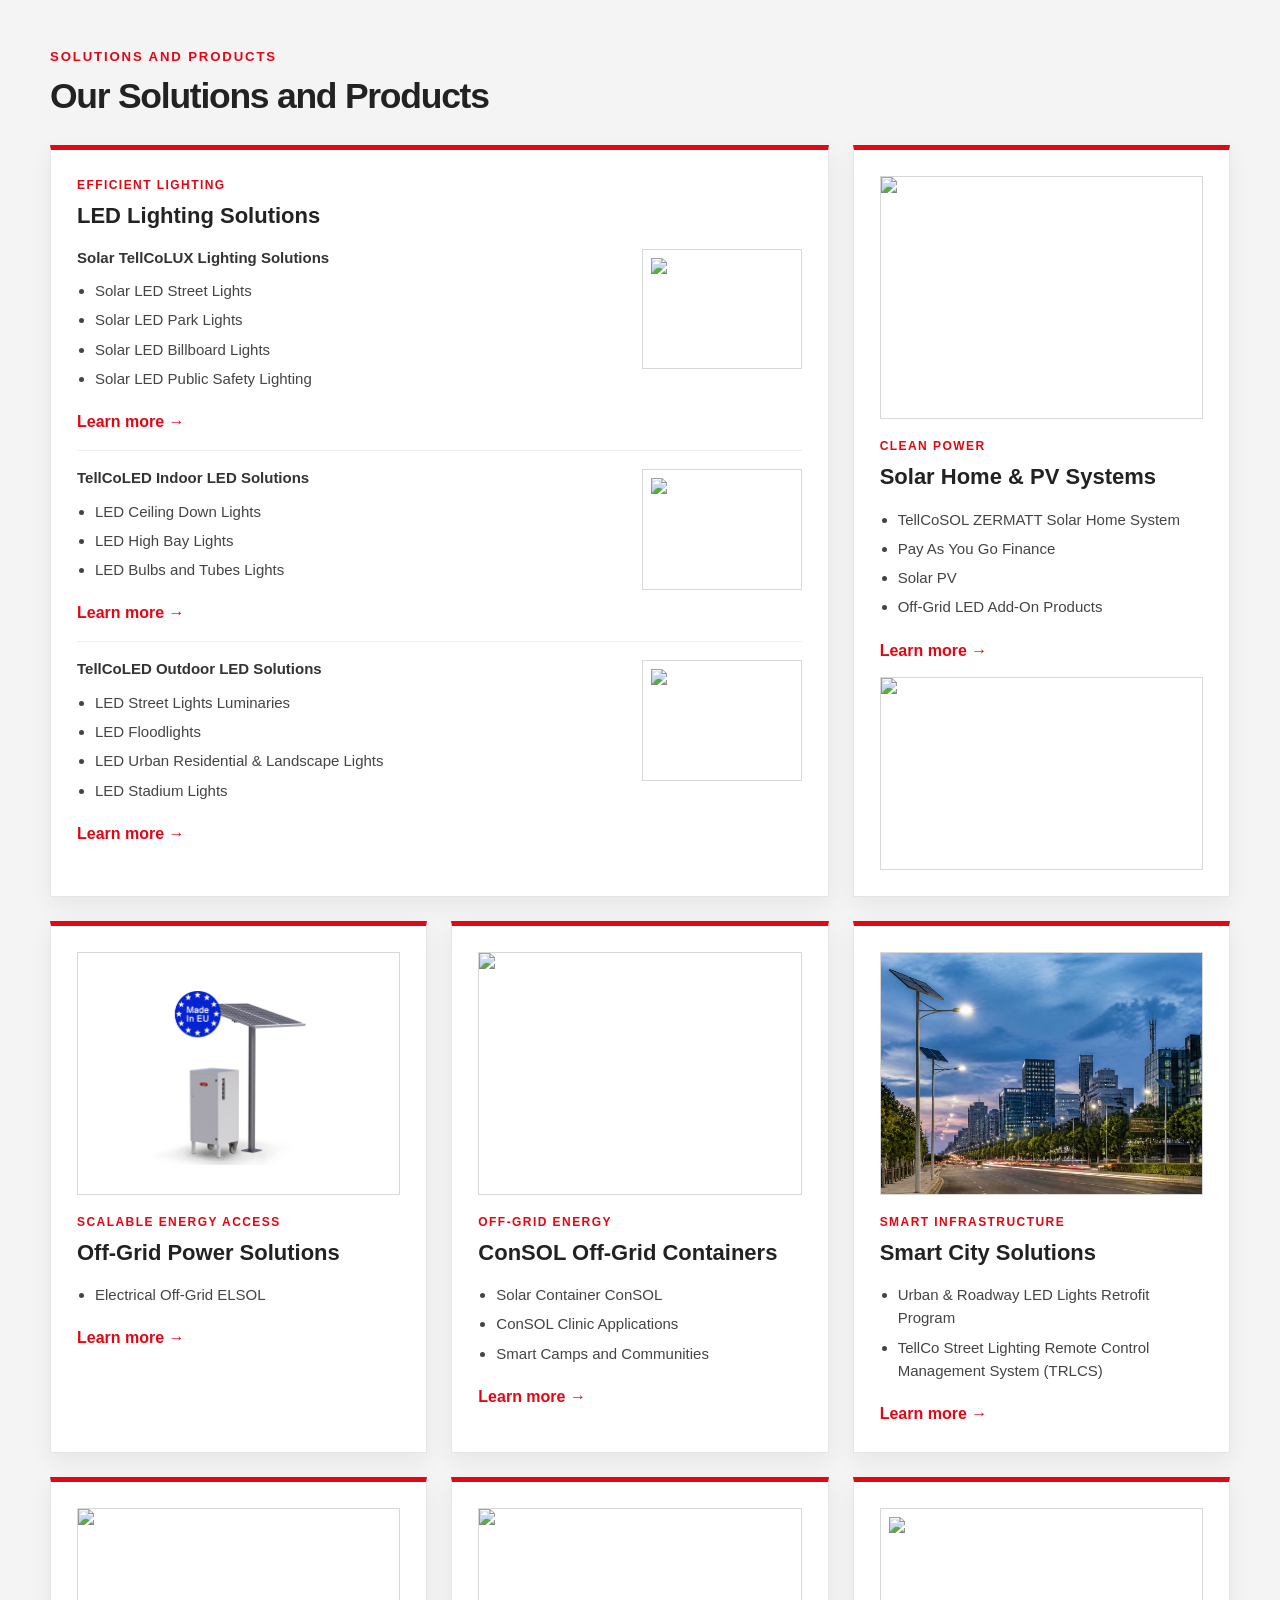
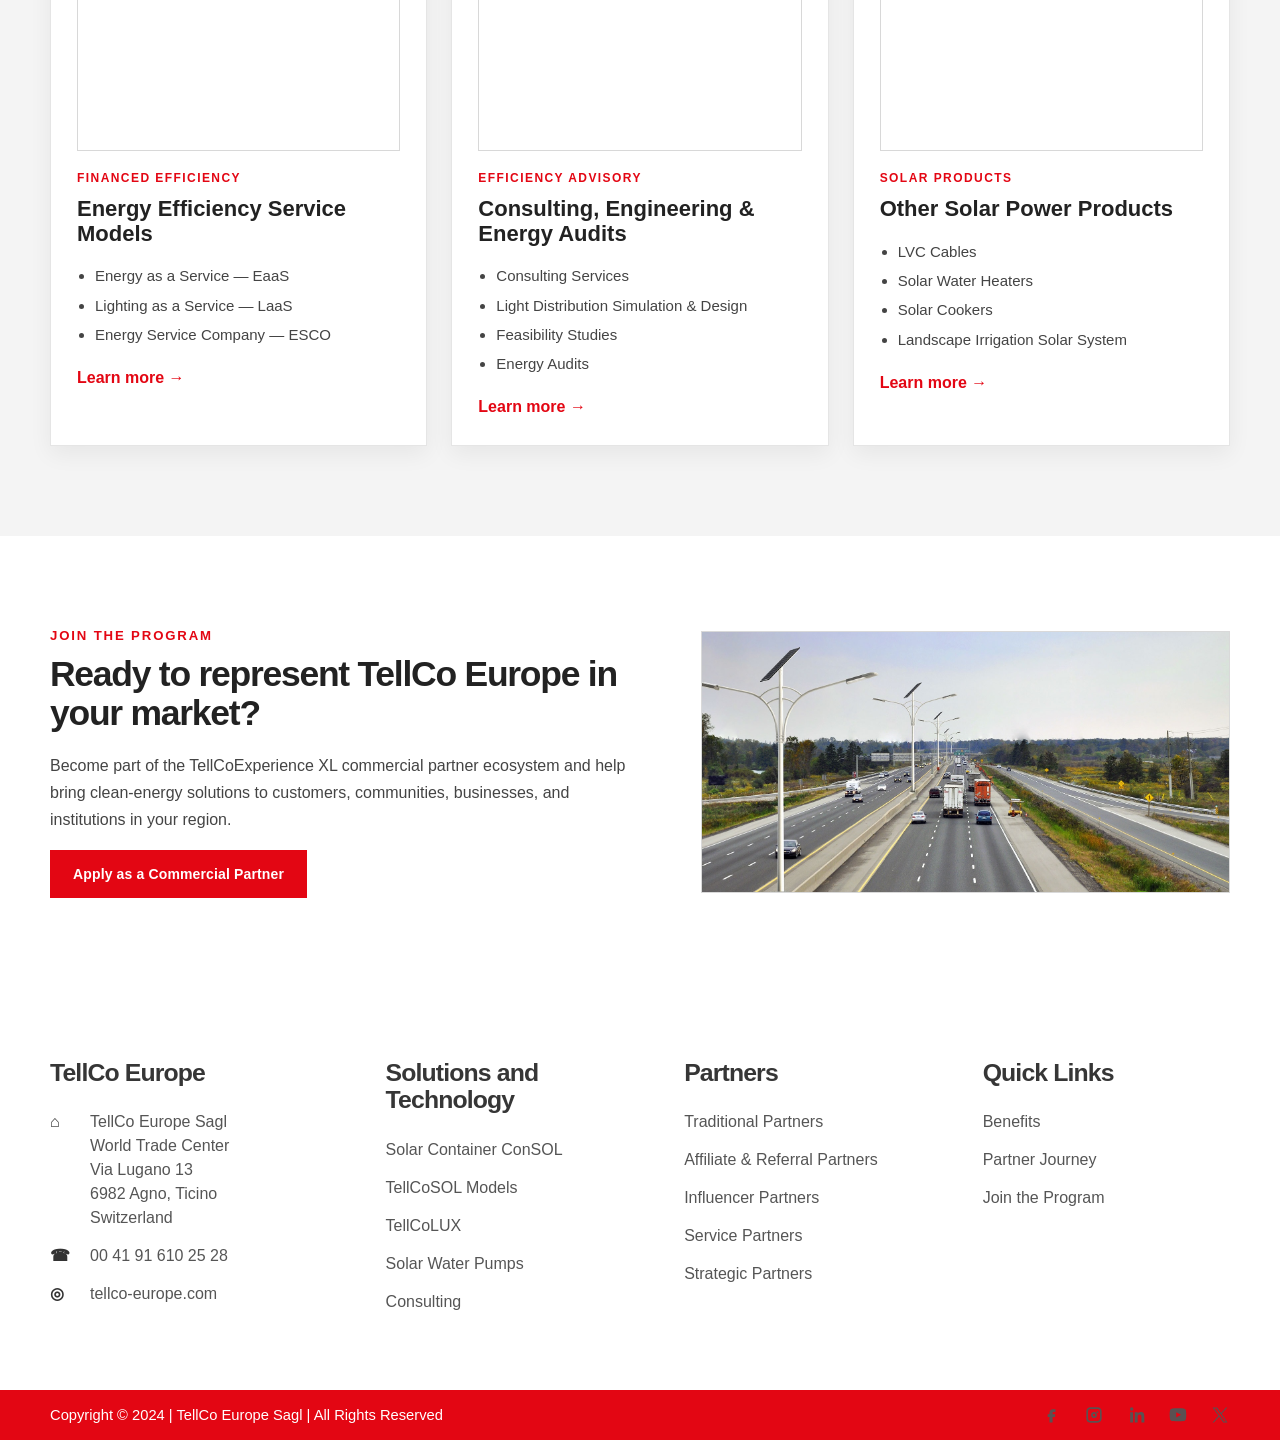
==== commit 00b06d6c: "Add shared footer to partner pages" ====
--- a/commercial-partners.html
+++ b/commercial-partners.html
@@ -1216,6 +1216,72 @@
 </div>
 </section>
 </main>
+  <footer class="site-footer">
+    <div class="container footer-main">
+      <div>
+        <h2>TellCo Europe</h2>
+        <ul class="contact-list">
+          <li><span aria-hidden="true">⌂</span>TellCo Europe Sagl<br>World Trade Center<br>Via Lugano 13<br>6982 Agno, Ticino<br>Switzerland</li>
+          <li><span aria-hidden="true">☎</span>00 41 91 610 25 28</li>
+          <li><span aria-hidden="true">◎</span>tellco-europe.com</li>
+        </ul>
+      </div>
+
+      <div>
+        <h2>Solutions and Technology</h2>
+        <ul>
+          <li>Solar Container ConSOL</li>
+          <li>TellCoSOL Models</li>
+          <li>TellCoLUX</li>
+          <li>Solar Water Pumps</li>
+          <li>Consulting</li>
+        </ul>
+      </div>
+
+      <div>
+        <h2>Partners</h2>
+        <ul>
+          <li><a href="traditional-partners.html">Traditional Partners</a></li>
+          <li><a href="affiliate-partners.html">Affiliate &amp; Referral Partners</a></li>
+          <li><a href="influencers.html">Influencer Partners</a></li>
+          <li><a href="service-partners.html">Service Partners</a></li>
+          <li><a href="strategic-partners.html">Strategic Partners</a></li>
+        </ul>
+      </div>
+
+      <div>
+        <h2>Quick Links</h2>
+        <ul>
+          <li><a href="#platform-pillars">Benefits</a></li>
+          <li><a href="#partner-journey">Partner Journey</a></li>
+          <li><a href="#registration">Join the Program</a></li>
+        </ul>
+      </div>
+    </div>
+    <div class="footer-bottom">
+      <div class="container footer-bottom-inner">
+        <span>Copyright © 2024 | TellCo Europe Sagl | All Rights Reserved</span>
+        <div class="social-links" aria-label="Footer social links">
+        <a href="#" aria-label="Facebook" class="social-icon">
+          <svg viewBox="0 0 24 24" aria-hidden="true"><path d="M14 8.5h2.2V5h-2.8C10.4 5 9 6.8 9 9.4V11H6.8v3.4H9V21h3.7v-6.6h2.8L16 11h-3.3V9.8c0-.9.4-1.3 1.3-1.3Z"/></svg>
+        </a>
+        <a href="#" aria-label="Instagram" class="social-icon">
+          <svg viewBox="0 0 24 24" aria-hidden="true"><path d="M7.7 2.8h8.6c2.7 0 4.9 2.2 4.9 4.9v8.6c0 2.7-2.2 4.9-4.9 4.9H7.7a4.9 4.9 0 0 1-4.9-4.9V7.7c0-2.7 2.2-4.9 4.9-4.9Zm0 2A2.9 2.9 0 0 0 4.8 7.7v8.6a2.9 2.9 0 0 0 2.9 2.9h8.6a2.9 2.9 0 0 0 2.9-2.9V7.7a2.9 2.9 0 0 0-2.9-2.9H7.7Zm4.3 3.7a3.5 3.5 0 1 1 0 7 3.5 3.5 0 0 1 0-7Zm0 2a1.5 1.5 0 1 0 0 3 1.5 1.5 0 0 0 0-3Zm4.1-3.1a1 1 0 1 1 0 2.1 1 1 0 0 1 0-2.1Z"/></svg>
+        </a>
+        <a href="#" aria-label="LinkedIn" class="social-icon">
+          <svg viewBox="0 0 24 24" aria-hidden="true"><path d="M5 8.7h3.5V21H5V8.7Zm1.8-5.9a2 2 0 1 1 0 4.1 2 2 0 0 1 0-4.1ZM10.8 8.7h3.3v1.7h.1c.5-.9 1.7-2 3.5-2 3.7 0 4.3 2.4 4.3 5.5V21h-3.5v-6.3c0-1.5 0-3.4-2.1-3.4s-2.4 1.6-2.4 3.3V21h-3.5V8.7Z"/></svg>
+        </a>
+        <a href="#" aria-label="YouTube" class="social-icon">
+          <svg viewBox="0 0 24 24" aria-hidden="true"><path d="M21.6 7.2s-.2-1.5-.9-2.1c-.9-.9-1.9-.9-2.4-1C15 3.8 12 3.8 12 3.8h-.1s-3 0-6.3.3c-.5.1-1.5.1-2.4 1-.7.6-.9 2.1-.9 2.1S2 9 2 10.8v1.7c0 1.8.3 3.6.3 3.6s.2 1.5.9 2.1c.9.9 2.1.9 2.6 1 1.9.2 6.2.3 6.2.3s3 0 6.3-.3c.5-.1 1.5-.1 2.4-1 .7-.6.9-2.1.9-2.1s.3-1.8.3-3.6v-1.7c0-1.8-.3-3.6-.3-3.6ZM9.9 14.9V8.7l5.7 3.1-5.7 3.1Z"/></svg>
+        </a>
+        <a href="#" aria-label="X" class="social-icon social-x">
+          <svg viewBox="0 0 24 24" aria-hidden="true"><path d="M14.2 10.3 21.8 2h-1.8l-6.6 7.2L8.2 2H2l8 11.1L2 22h1.8l7-7.7 5.6 7.7H22l-7.8-11.7Zm-2.5 2.8-.8-1.1L4.5 3.4h2.8l5.1 6.9.8 1.1 6.8 9.2h-2.8l-5.5-7.5Z"/></svg>
+        </a>
+      </div>
+      </div>
+    </div>
+  </footer>
+
 <script src="script.js"></script>
 </body>
 </html>
--- a/styles.css
+++ b/styles.css
@@ -112,6 +112,8 @@
 }
 
 .topbar-inner {
+  width: calc(100% - 40px);
+  max-width: none;
   min-height: 46px;
   display: flex;
   align-items: center;
@@ -125,6 +127,10 @@
   font-weight: 700;
 }
 
+.topbar-inner .social-links {
+  transform: translateX(24px);
+}
+
 .social-links a {
   color: #fff;
   opacity: 0.96;
@@ -138,6 +144,7 @@
 
 .site-header {
   position: sticky;
+  container-type: inline-size;
   top: 0;
   z-index: 50;
   background: rgba(255, 255, 255, 0.96);
@@ -169,6 +176,13 @@
   max-height: 72px;
   object-fit: contain;
 }
+
+@media (min-width: 981px) {
+  .nav-shell .brand {
+    transform: translateX(calc((100cqw - min(100cqw - 48px, var(--max))) / -2 + 20px));
+  }
+}
+
 .primary-nav {
   margin-left: auto;
   display: flex;
@@ -1073,6 +1087,18 @@
 @media (max-width: 980px) {
   .container {
     width: min(100% - 34px, var(--max));
+  }
+
+  .topbar-inner {
+    width: calc(100% - 32px);
+  }
+
+  .topbar-inner .social-links {
+    transform: translateX(-6px);
+  }
+
+  .nav-shell .brand {
+    transform: translateX(-1px);
   }
 
   .topbar-inner {
@@ -4038,6 +4064,18 @@
     width: min(100% - 24px, var(--max));
   }
 
+  .topbar-inner {
+    width: calc(100% - 32px);
+  }
+
+  .topbar-inner .social-links {
+    transform: translateX(-6px);
+  }
+
+  .nav-shell .brand {
+    transform: translateX(4px);
+  }
+
   .brand-logo {
     width: 145px;
   }
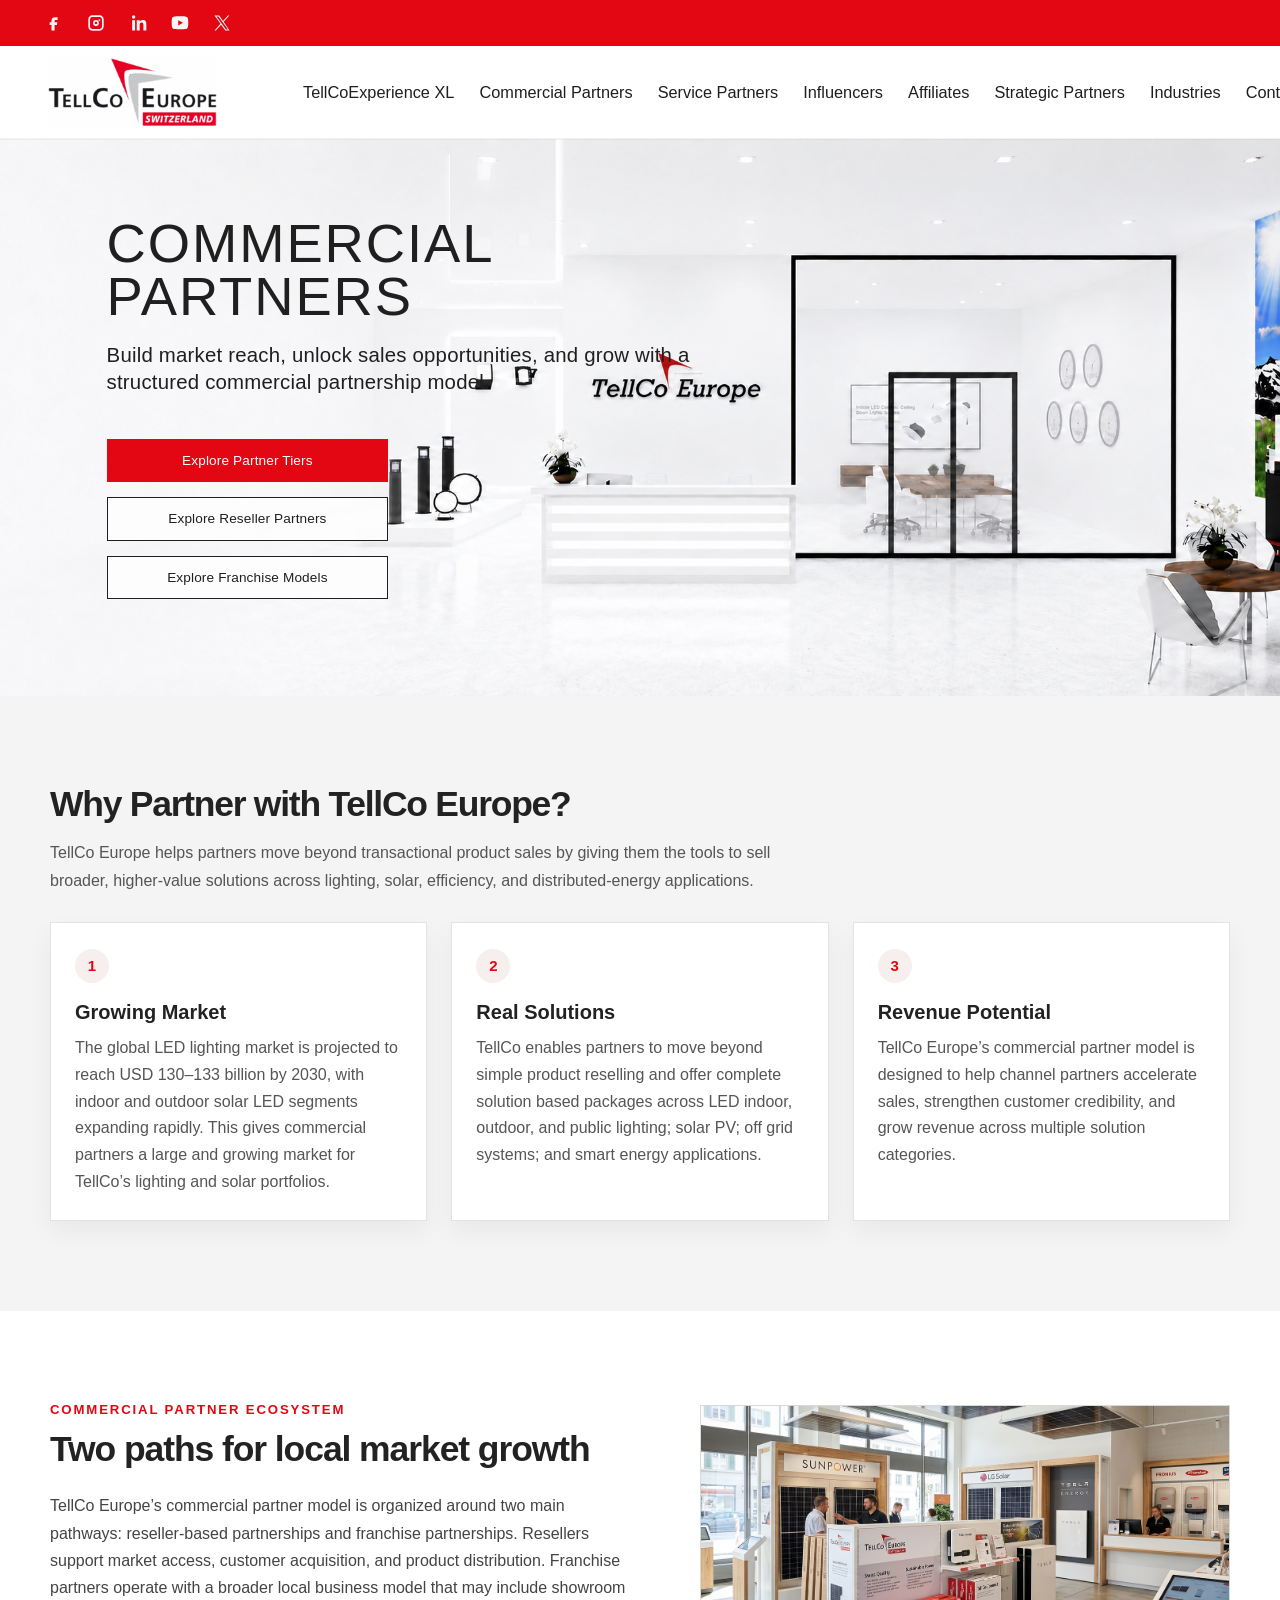
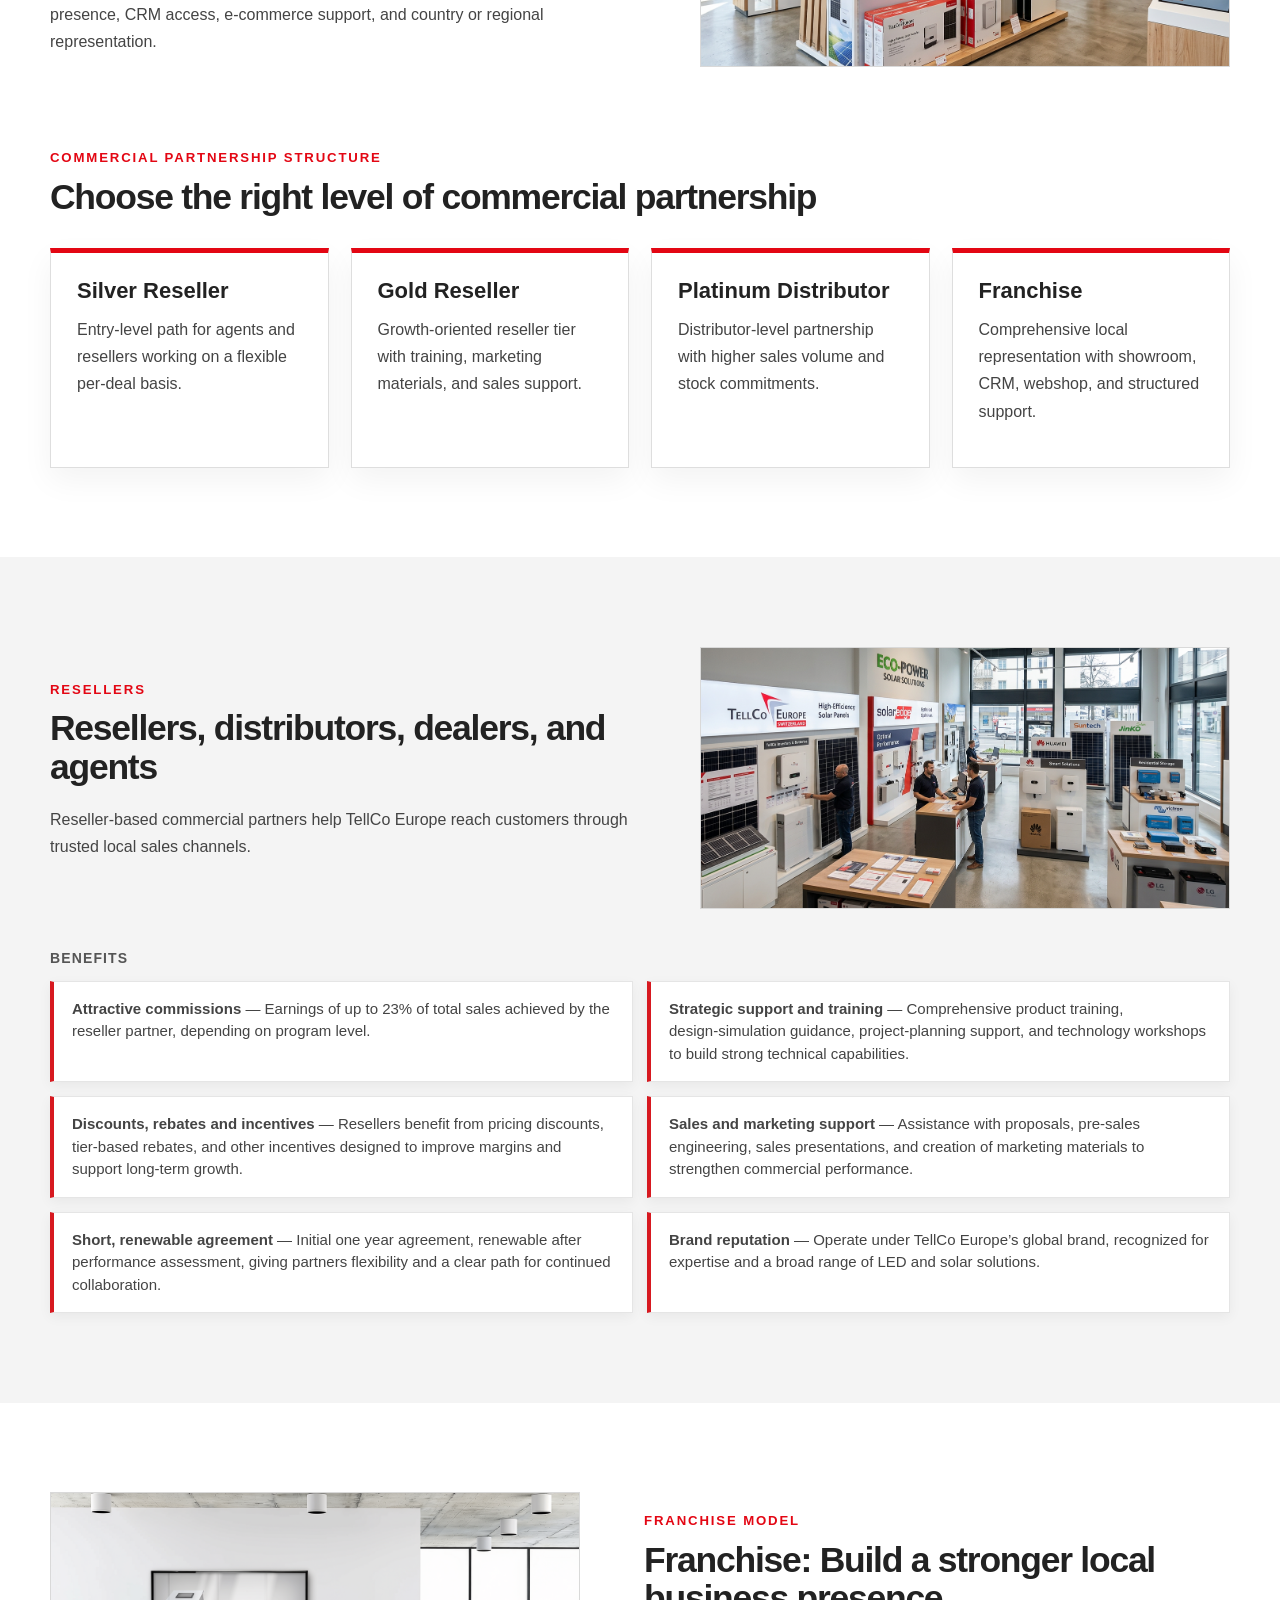
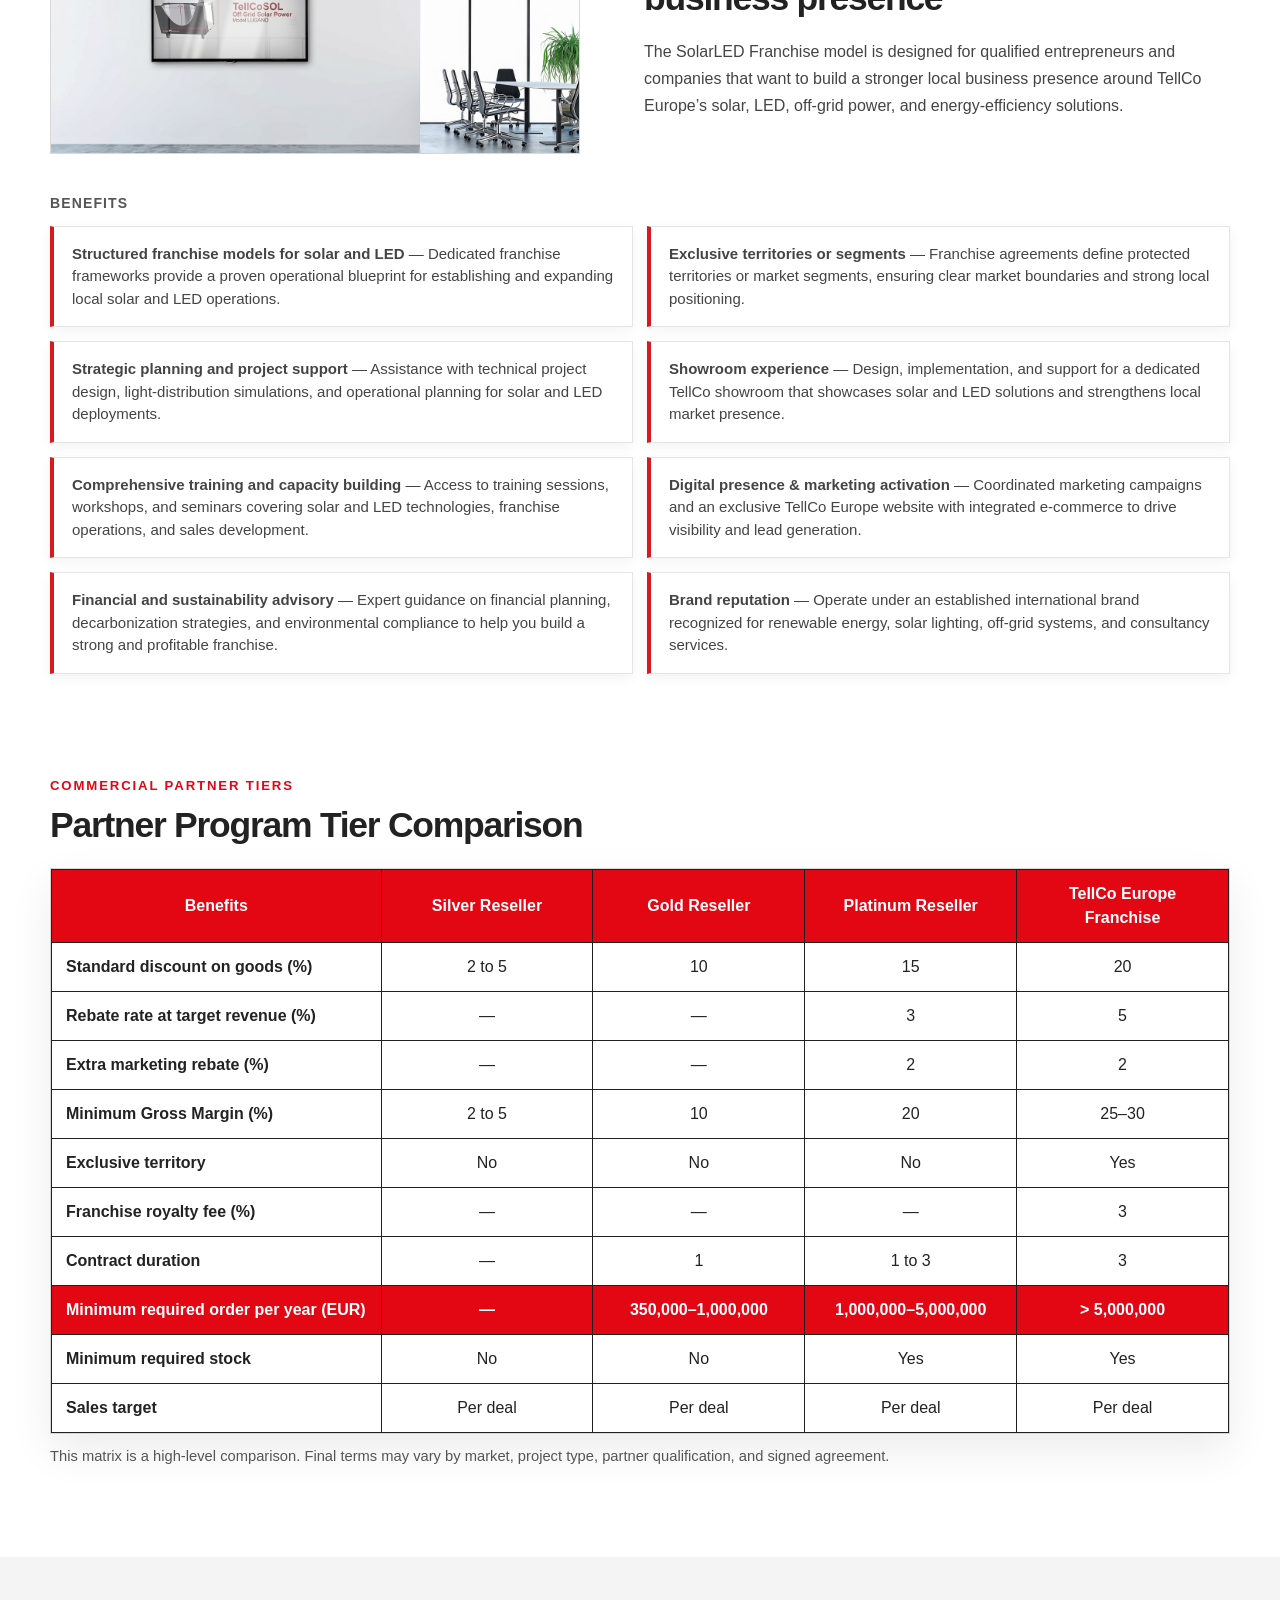
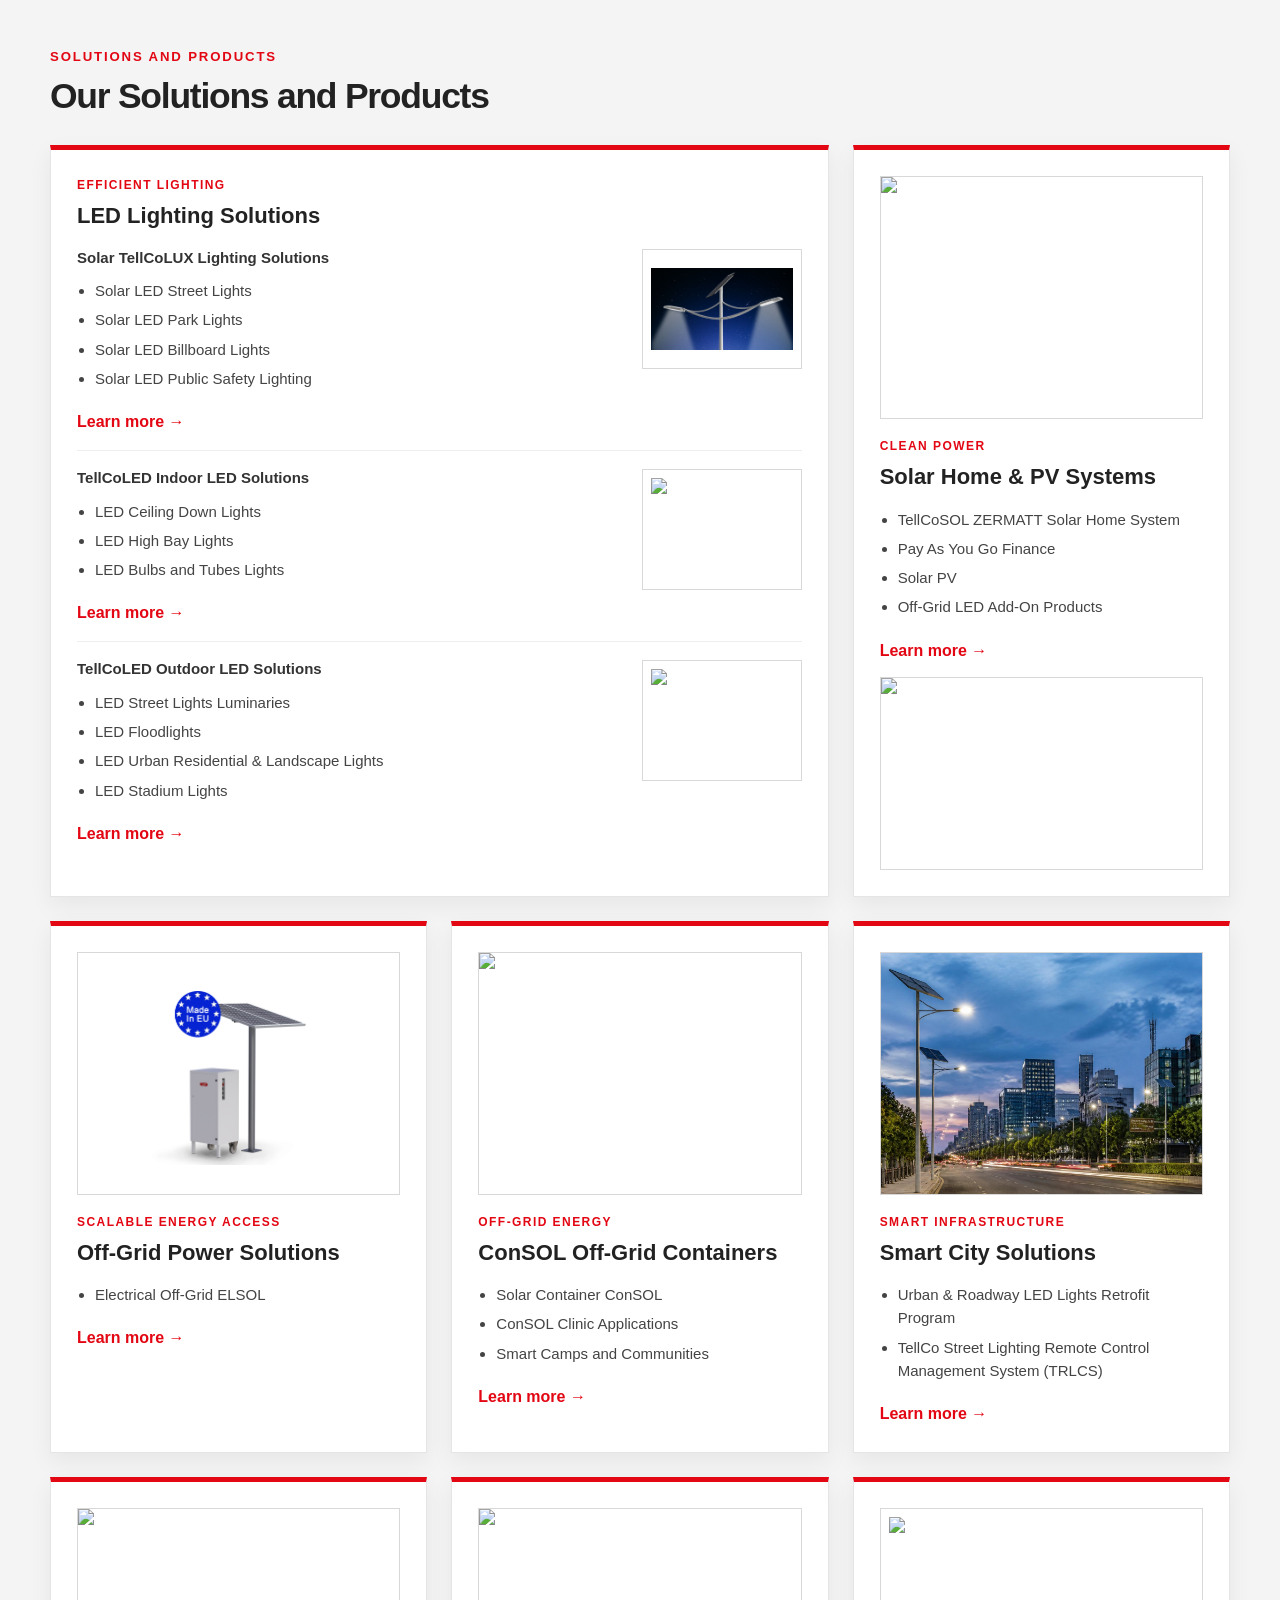
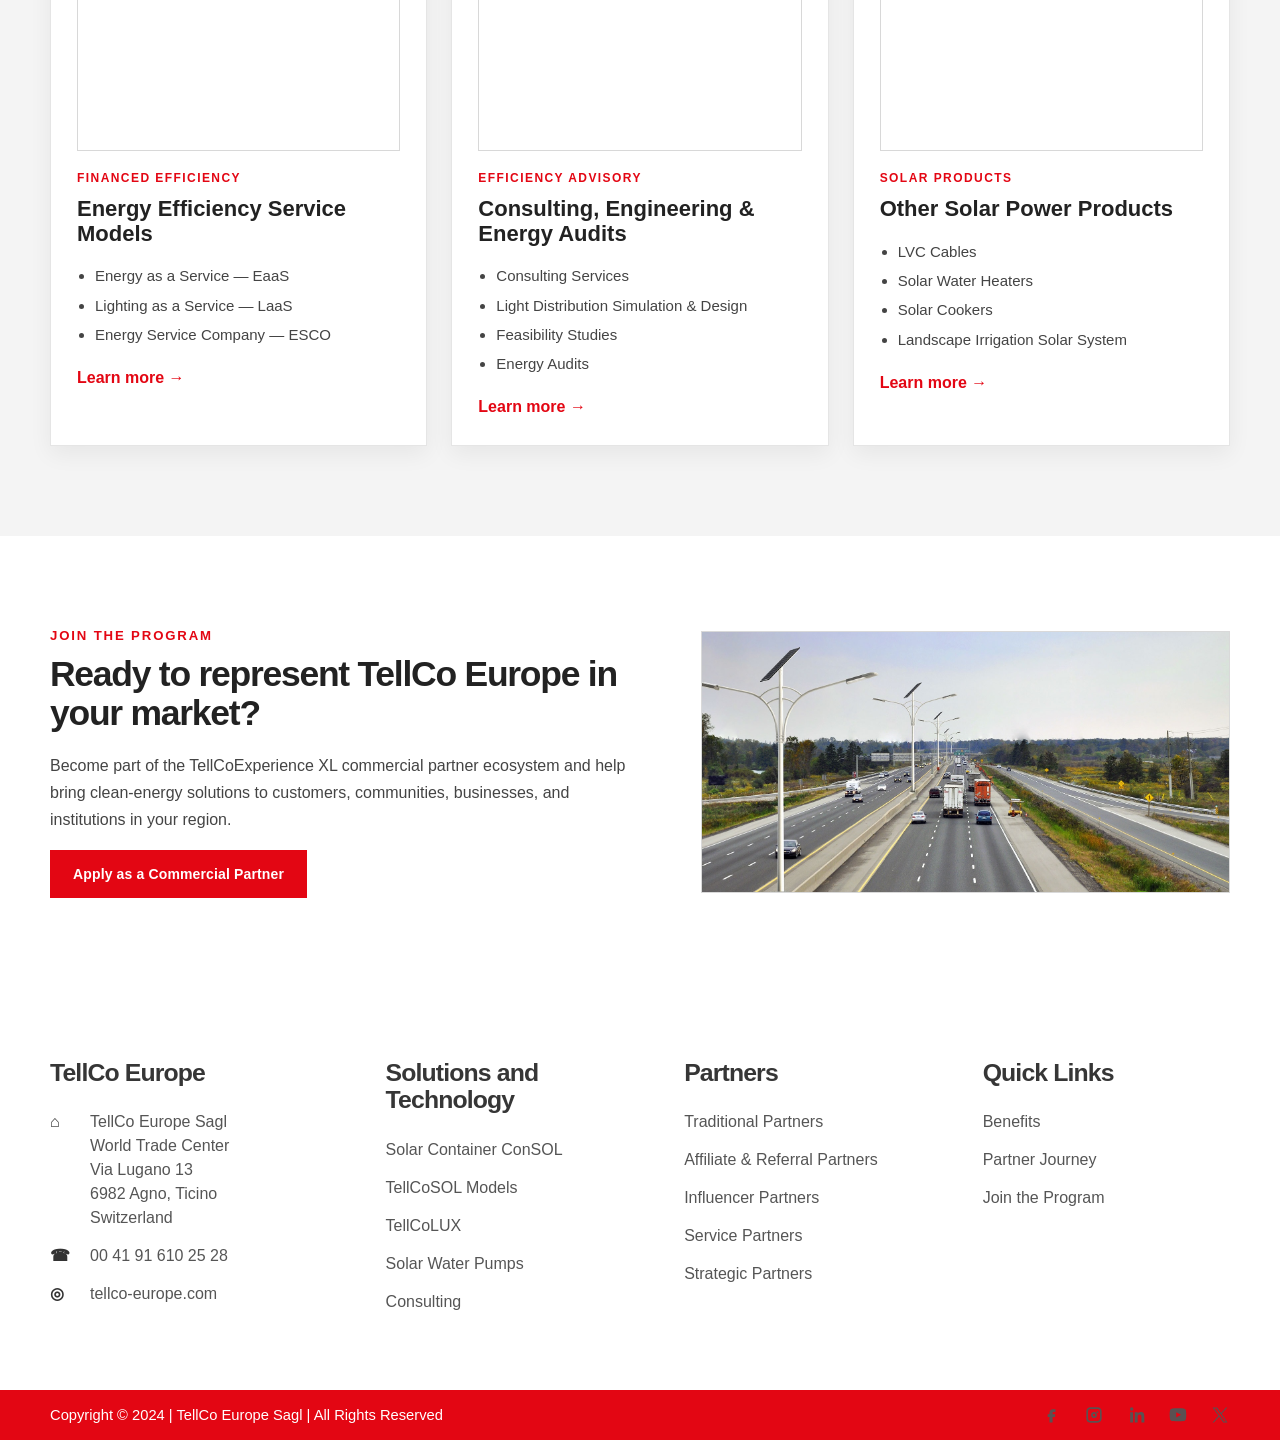
==== commit 92db3a8f: "Update commercial partners hero text" ====
--- a/commercial-partners.html
+++ b/commercial-partners.html
@@ -638,6 +638,158 @@
   display: block;
   width: 100%;
   height: auto;
+}
+
+.commercial-hero-final__content {
+  position: absolute;
+  z-index: 4;
+  left: calc(clamp(48px, 9.5vw, 170px) - 15px);
+  top: clamp(70px, 14%, 110px);
+  display: flex;
+  flex-direction: column;
+  align-items: flex-start;
+  width: min(760px, calc(100% - clamp(96px, 19vw, 340px)));
+  color: #1f1f1f;
+  text-align: left;
+}
+
+.commercial-hero-final__title {
+  max-width: none;
+  margin: 0;
+  color: #1f1f1f;
+  font-family: "Georama", "Roboto Condensed", Arial, sans-serif;
+  font-size: 54.4px;
+  font-weight: 500;
+  line-height: 0.98;
+  letter-spacing: 0.035em;
+  text-transform: uppercase;
+  font-variation-settings: "wdth" 145, "wght" 500;
+}
+
+.commercial-hero-final__subtitle {
+  max-width: 680px;
+  margin: 18px 0 0;
+  color: #1f1f1f;
+  font-family: "Georama", "Roboto Condensed", Arial, sans-serif;
+  font-size: 20.4px;
+  font-weight: 400;
+  line-height: 1.35;
+  letter-spacing: 0.01em;
+  font-variation-settings: "wdth" 135, "wght" 400;
+  font-stretch: 135%;
+}
+
+.commercial-hero-final__actions {
+  display: flex;
+  flex-direction: column;
+  align-items: stretch;
+  width: clamp(240px, 22vw, 300px);
+  max-width: 100%;
+  gap: 15px;
+  margin-top: 42px;
+}
+
+.commercial-hero-final__button {
+  display: inline-flex;
+  align-items: center;
+  justify-content: center;
+  width: 100%;
+  min-width: 0;
+  padding: 14px 32px;
+  border: 1px solid #1f1f1f;
+  border-radius: 0;
+  font-family: "Georama", "Roboto Condensed", Arial, sans-serif;
+  font-size: 13.6px;
+  font-weight: 400;
+  line-height: 1;
+  letter-spacing: 0.01em;
+  font-variation-settings: "wdth" 135, "wght" 400;
+  text-align: center;
+  white-space: nowrap;
+}
+
+.commercial-hero-final__button--primary {
+  border-color: var(--red);
+  background: var(--red);
+  color: #fff;
+}
+
+.commercial-hero-final__button--secondary {
+  background: rgba(255, 255, 255, 0.78);
+  color: #1f1f1f;
+}
+
+@media (max-width: 1199px) {
+  .commercial-hero-final__content {
+    left: calc(clamp(32px, 6vw, 72px) - 15px);
+    width: calc(100% - 96px);
+  }
+
+  .commercial-hero-final__title {
+    font-size: 38.4px;
+    line-height: 1;
+    letter-spacing: 0.015em;
+    font-variation-settings: "wdth" 128, "wght" 500;
+  }
+
+  .commercial-hero-final__subtitle {
+    font-size: 18.7px;
+    letter-spacing: 0.008em;
+  }
+
+  .commercial-hero-final__button {
+    font-size: 12.75px;
+    letter-spacing: 0.008em;
+  }
+}
+
+@media (max-width: 809px) {
+  .commercial-hero-final {
+    min-height: 560px;
+  }
+
+  .commercial-hero-final__image {
+    position: absolute;
+    inset: 0;
+    width: 100%;
+    height: 100%;
+    object-fit: cover;
+    object-position: 58% center;
+  }
+
+  .commercial-hero-final__content {
+    left: 24px;
+    top: 72px;
+    width: calc(100% - 48px);
+  }
+
+  .commercial-hero-final__title {
+    font-size: 21.6px;
+    font-weight: 600;
+    line-height: 1.04;
+    letter-spacing: 0;
+    font-variation-settings: "wdth" 100, "wght" 600;
+  }
+
+  .commercial-hero-final__subtitle {
+    max-width: 350px;
+    margin-top: 12px;
+    font-size: 14.45px;
+    letter-spacing: 0.006em;
+  }
+
+  .commercial-hero-final__actions {
+    width: 240px;
+    margin-top: 28px;
+    gap: 12px;
+  }
+
+  .commercial-hero-final__button {
+    padding: 13px 26px;
+    font-size: 11.9px;
+    letter-spacing: 0.006em;
+    font-variation-settings: "wdth" 125, "wght" 400;
+  }
 }
 
 .commercial-hero-final__hotspot {
@@ -882,9 +1034,15 @@
 <main id="main" class="commercial-partners-page">
 <section aria-label="Commercial Partners hero" class="hero-shell commercial-hero-final">
 <img alt="Commercial Partners — Build market reach, unlock sales opportunities, and grow with a structured commercial partnership model." class="commercial-hero-final__image" src="assets/commercial-hero.png"/>
-<a aria-label="Explore Partner Tiers" class="commercial-hero-final__hotspot commercial-hero-final__hotspot--tiers" href="#commercial-partnership-structure"></a>
-<a aria-label="Explore Reseller Partners" class="commercial-hero-final__hotspot commercial-hero-final__hotspot--resellers" href="#resellers"></a>
-<a aria-label="Explore Franchise Models" class="commercial-hero-final__hotspot commercial-hero-final__hotspot--franchise" href="#franchise-model"></a>
+<div class="commercial-hero-final__content">
+<h1 class="commercial-hero-final__title">Commercial<br>Partners</h1>
+<p class="commercial-hero-final__subtitle">Build market reach, unlock sales opportunities, and grow with a structured commercial partnership model.</p>
+<div class="commercial-hero-final__actions">
+<a class="commercial-hero-final__button commercial-hero-final__button--primary" href="#commercial-partnership-structure">Explore Partner Tiers</a>
+<a class="commercial-hero-final__button commercial-hero-final__button--secondary" href="#resellers">Explore Reseller Partners</a>
+<a class="commercial-hero-final__button commercial-hero-final__button--secondary" href="#franchise-model">Explore Franchise Models</a>
+</div>
+</div>
 </section>
 <section class="commercial-section is-gray market-section why-partner-section">
 <div class="commercial-container">
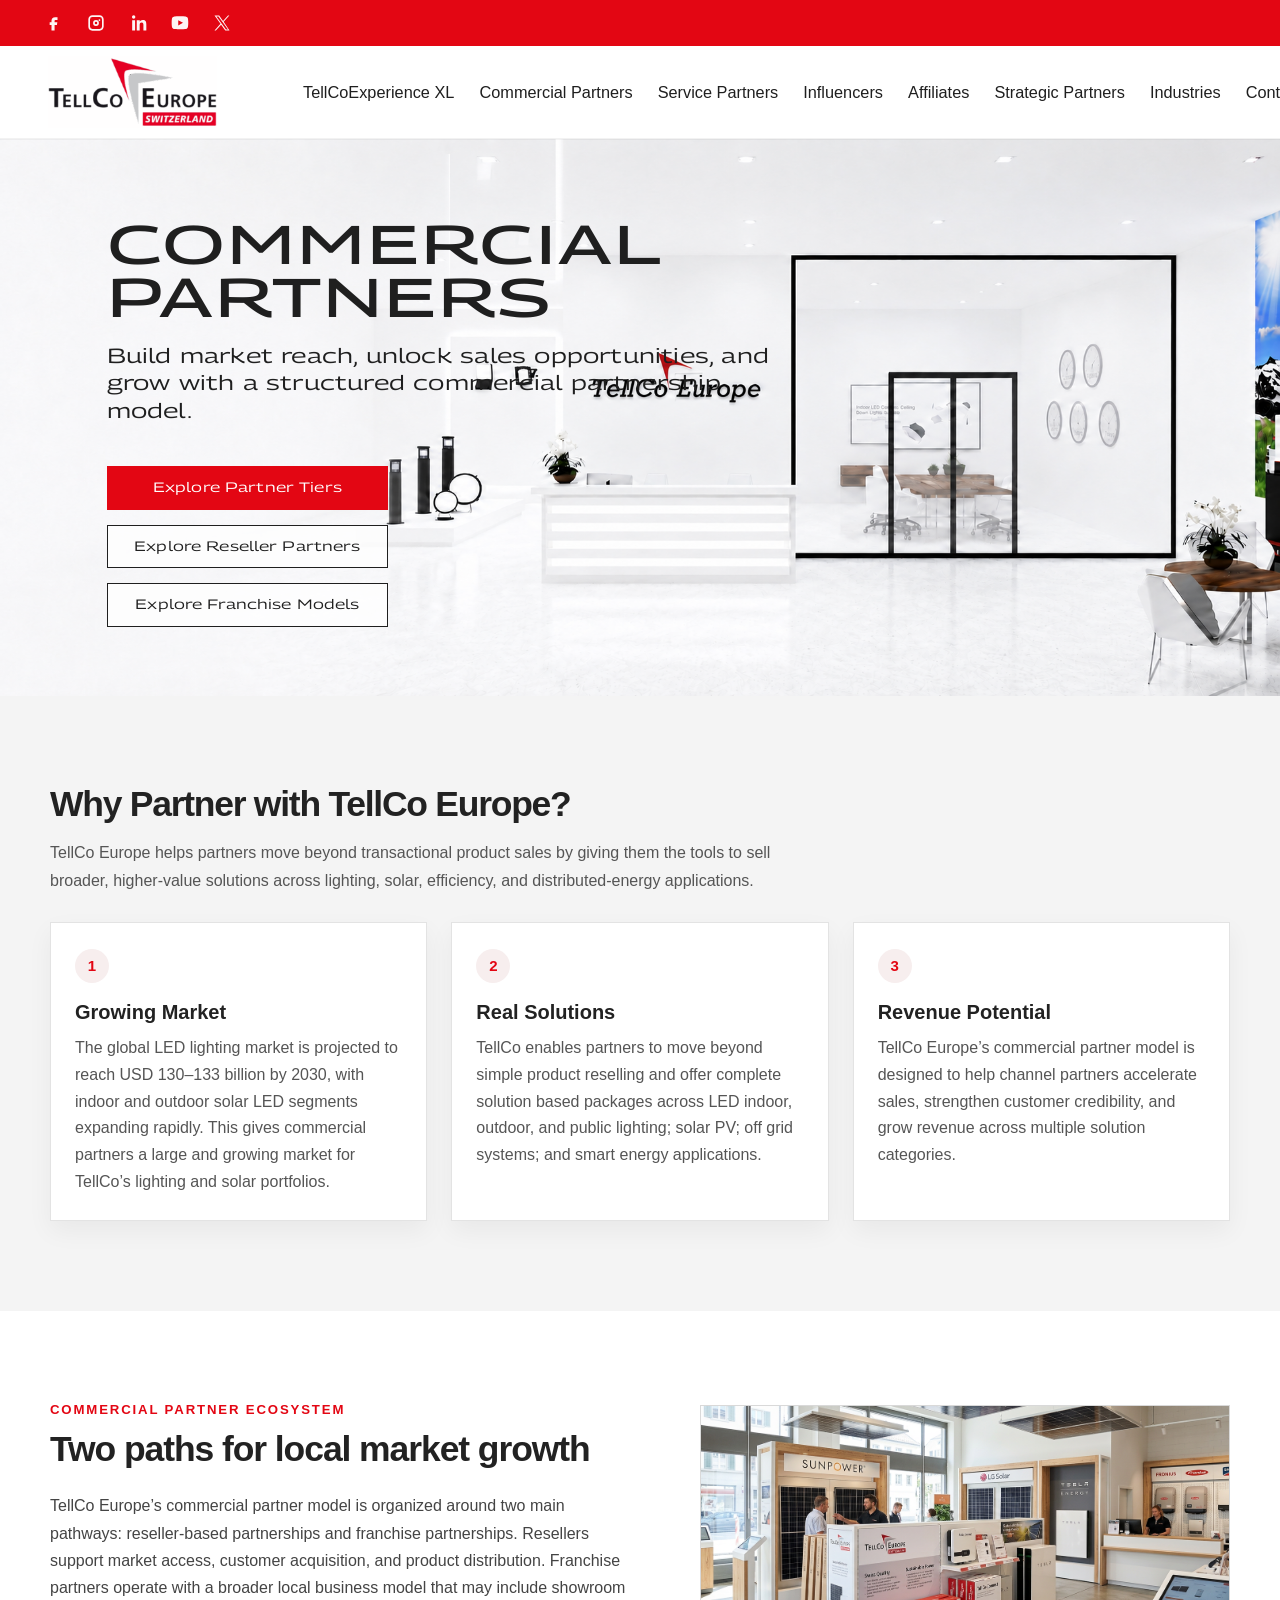
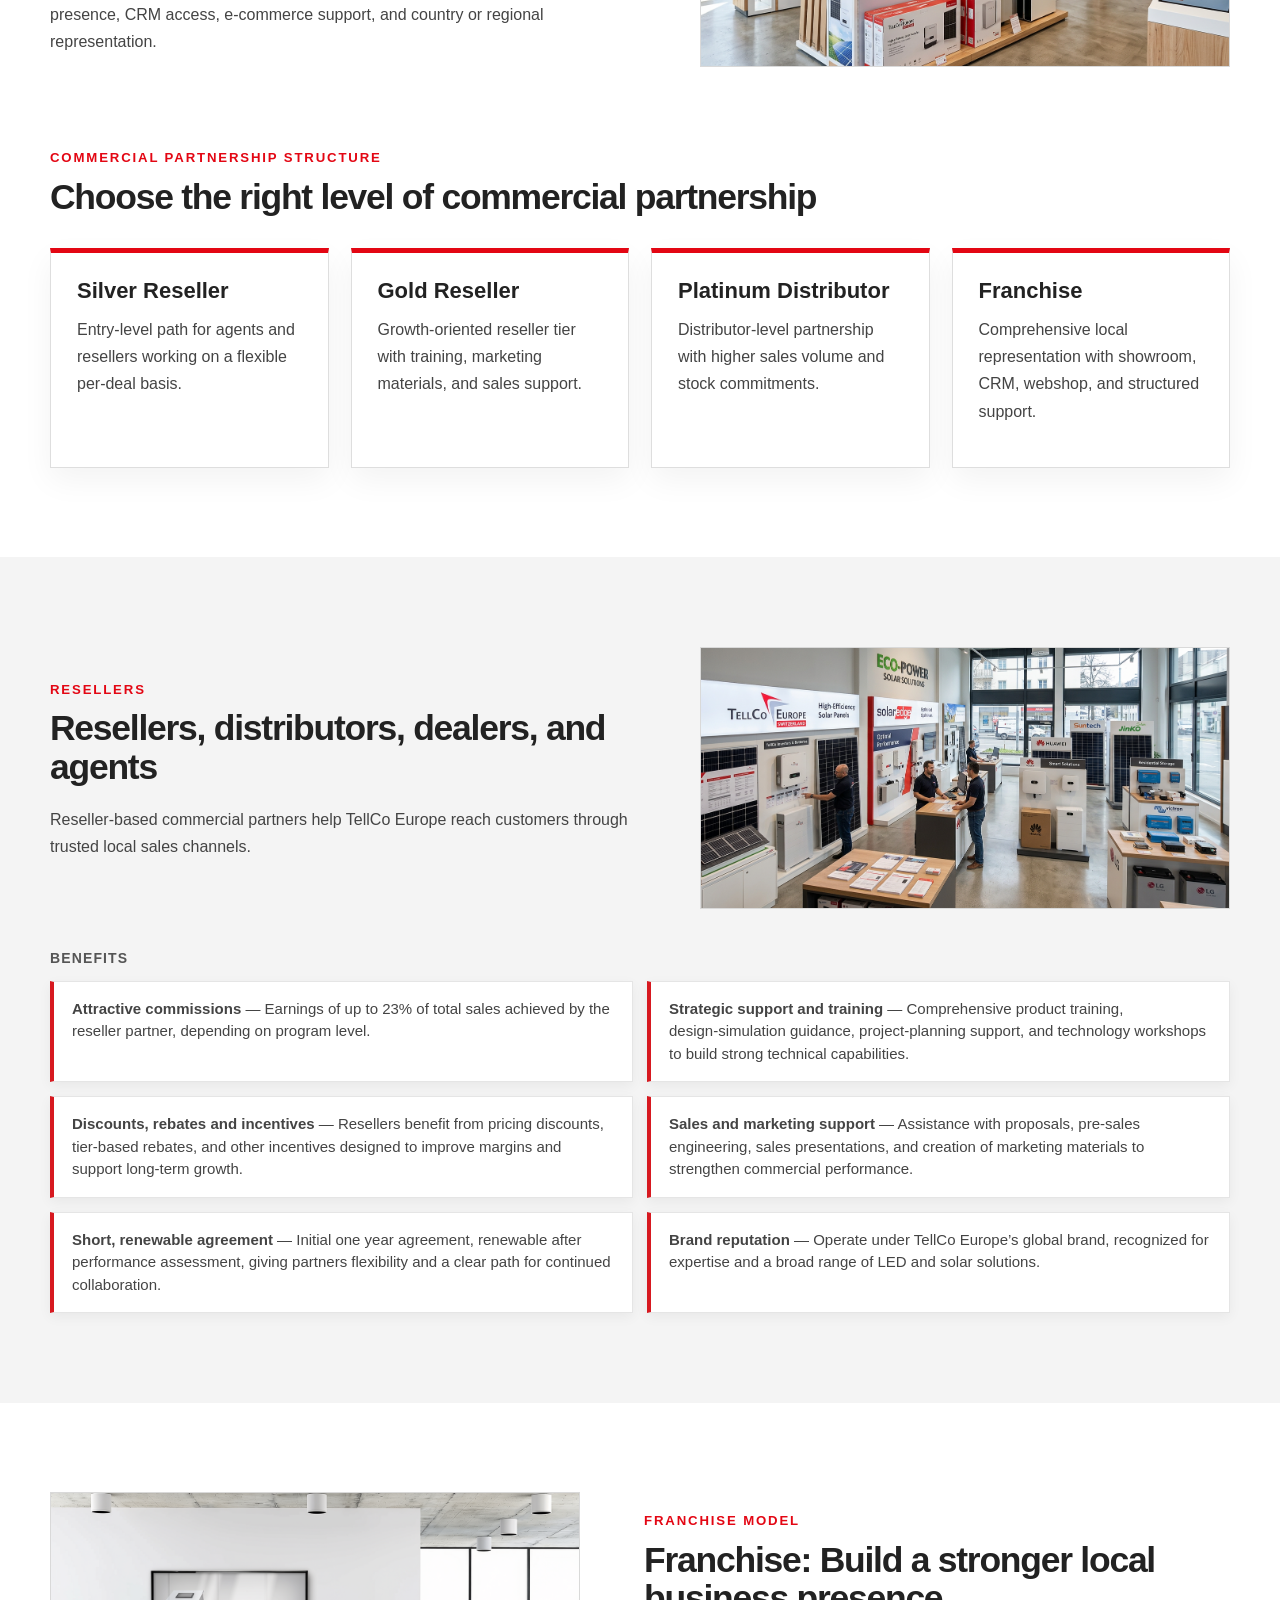
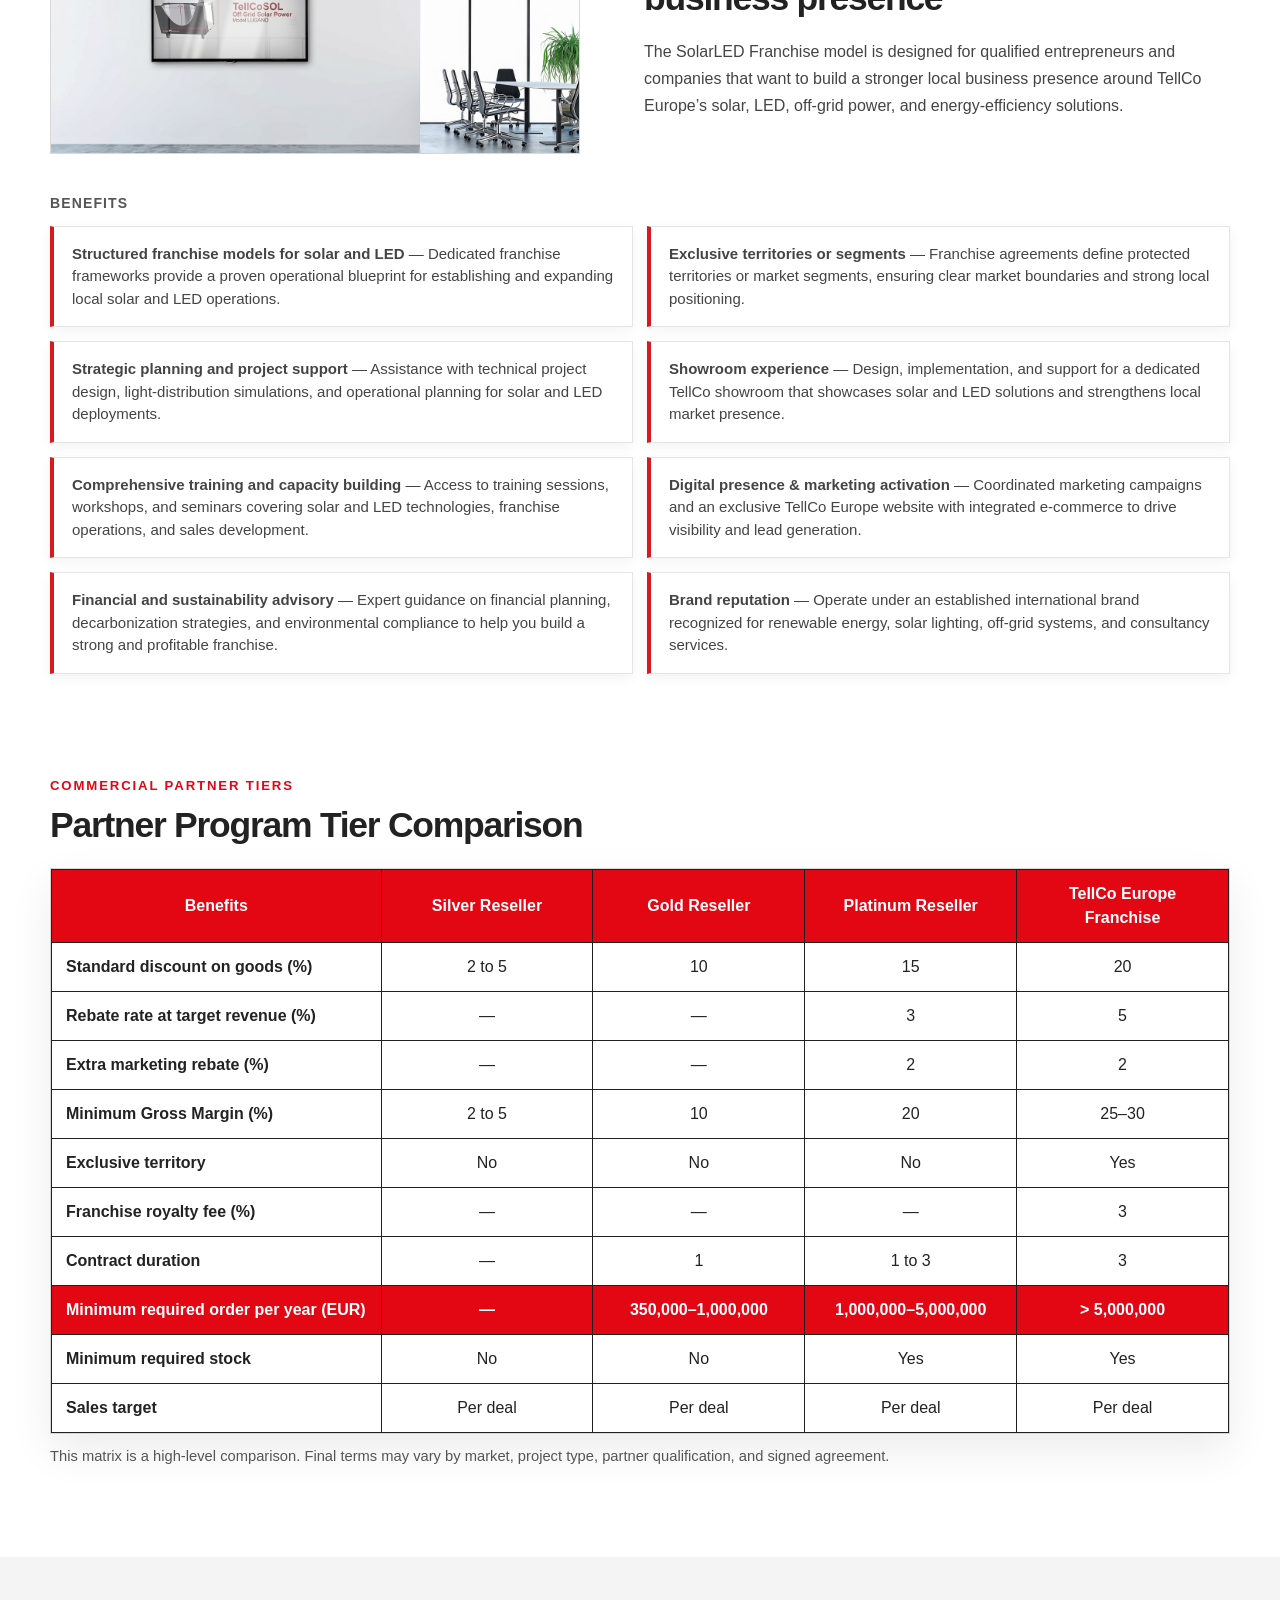
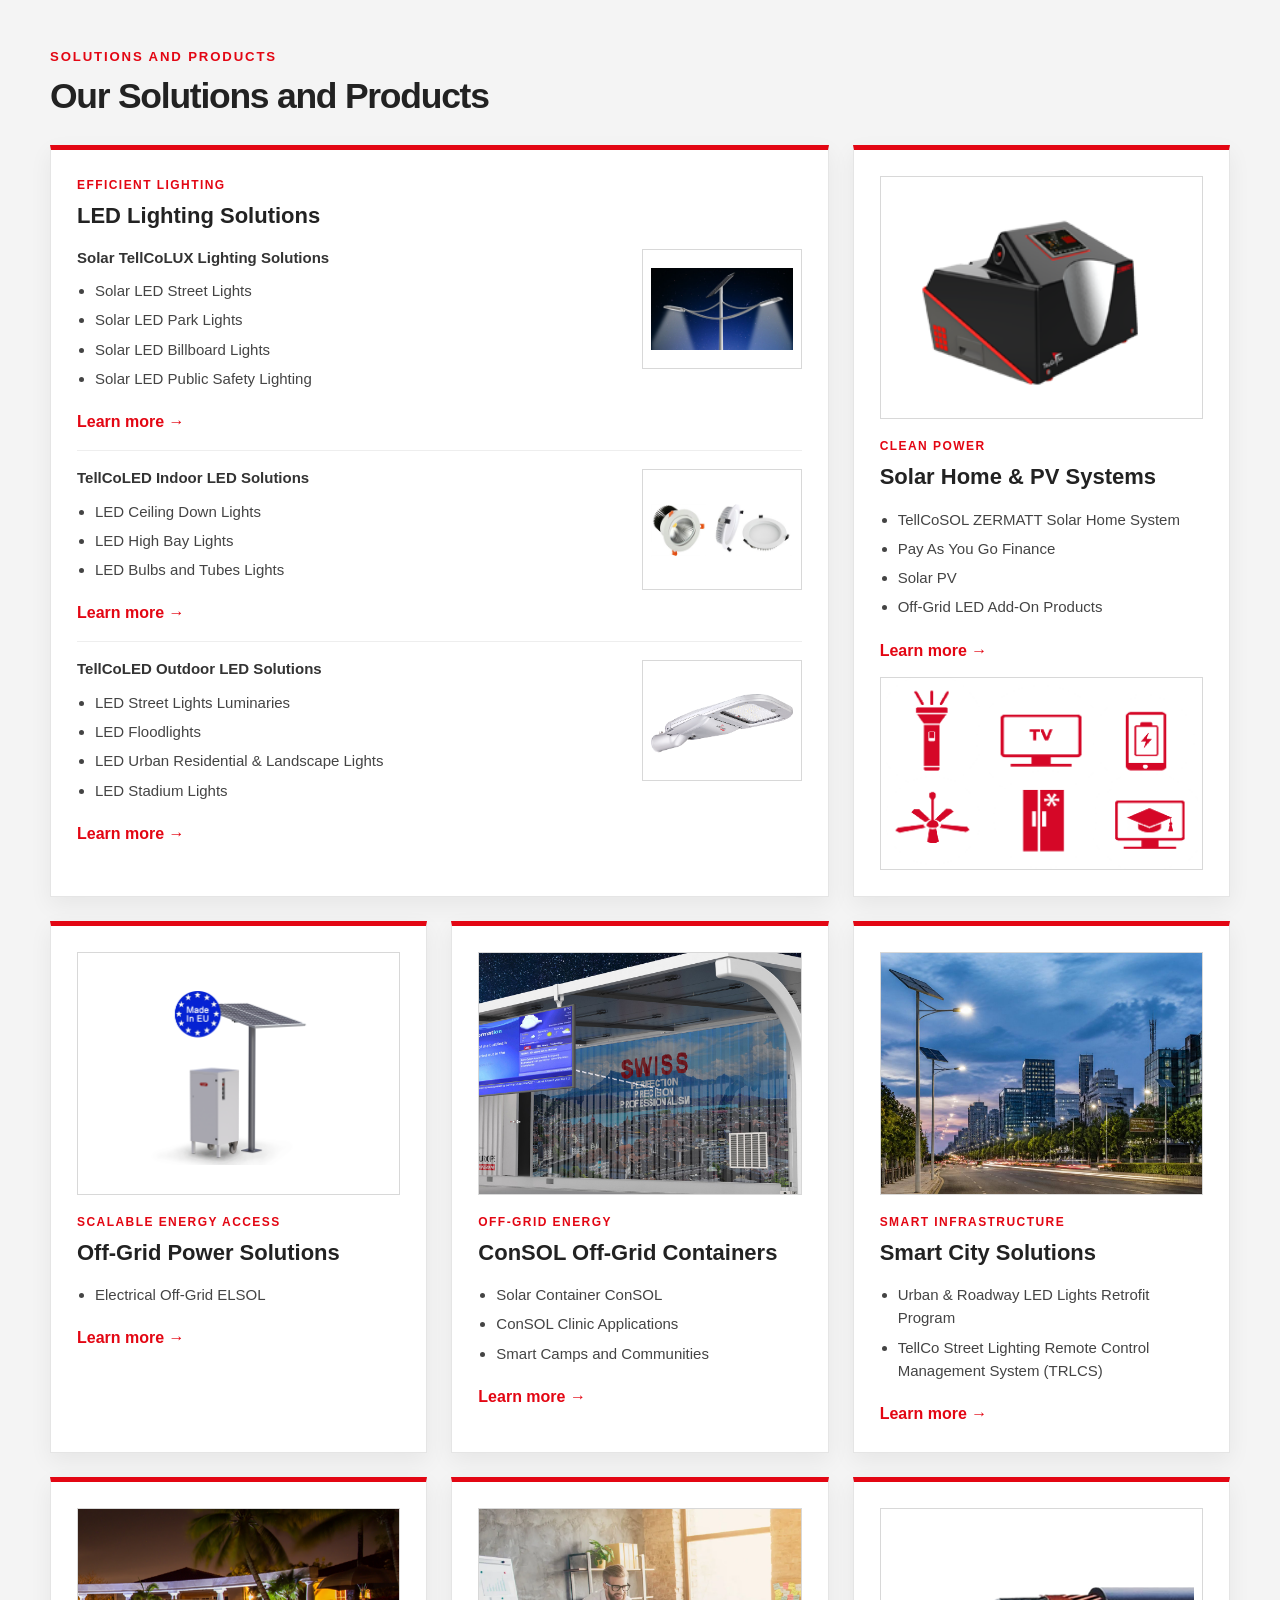
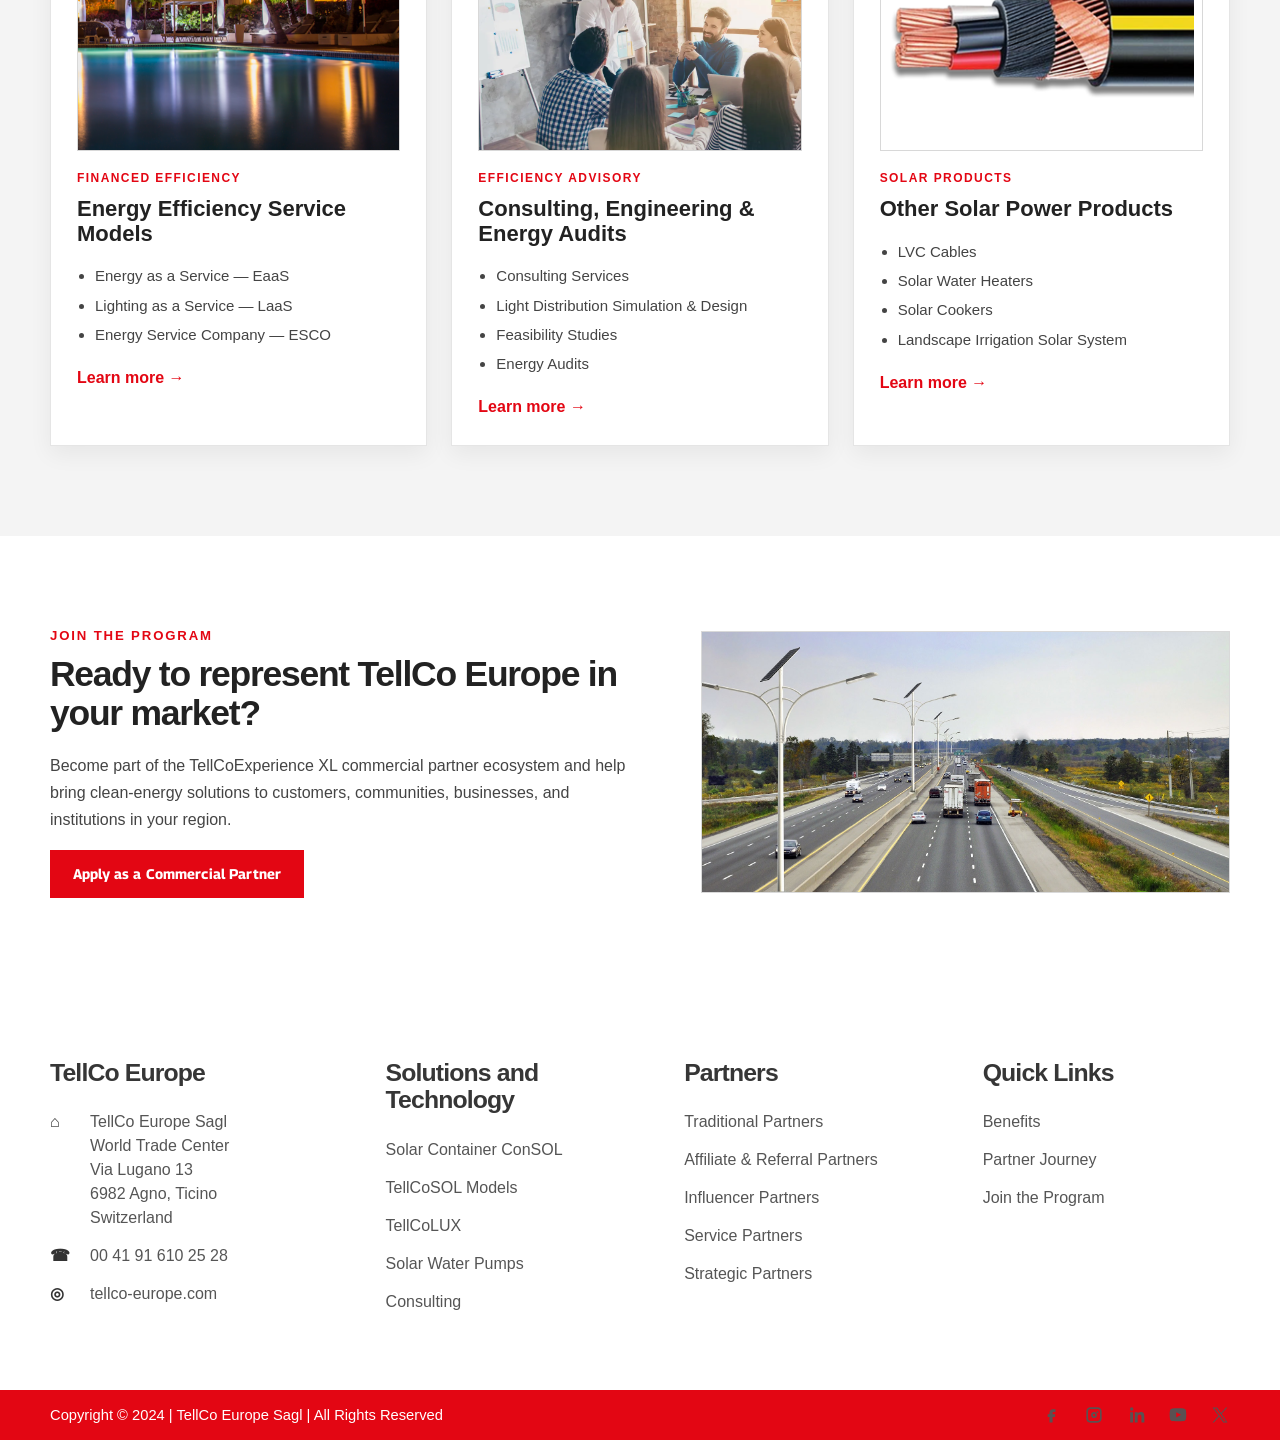
==== commit f54319bf: "Load Commercial Partners hero font" ====
--- a/commercial-partners.html
+++ b/commercial-partners.html
@@ -5,6 +5,9 @@
 <meta charset="utf-8"/>
 <meta content="width=device-width, initial-scale=1" name="viewport"/>
 <title>Commercial Partners — Preferred Layout Preview v5</title>
+<link rel="preconnect" href="https://fonts.googleapis.com">
+<link rel="preconnect" href="https://fonts.gstatic.com" crossorigin>
+<link href="https://fonts.googleapis.com/css2?family=Georama:wdth,wght@100..150,100..900&amp;family=Inter:wght@400;500&amp;family=Montserrat:wght@600;700&amp;family=Poppins:wght@500&amp;display=swap" rel="stylesheet">
 <link rel="stylesheet" href="styles.css">
 <style>
 :root {
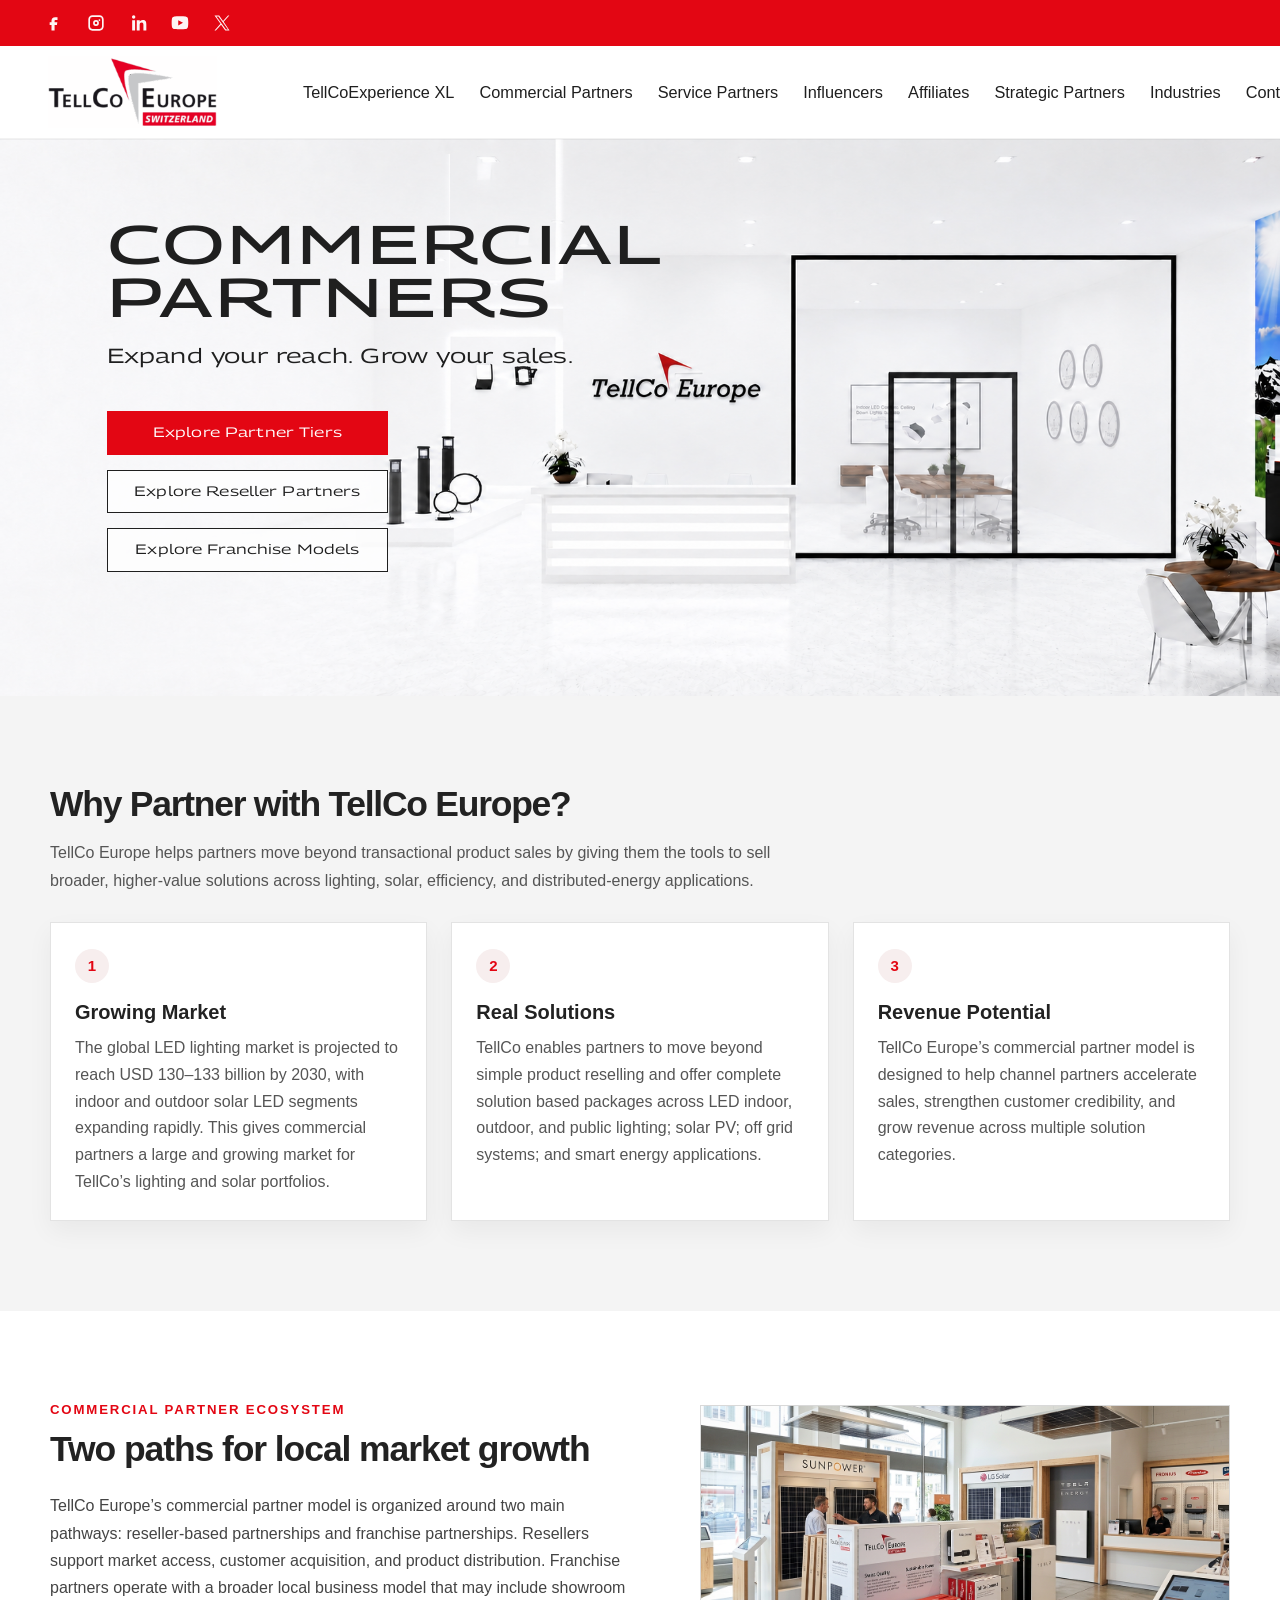
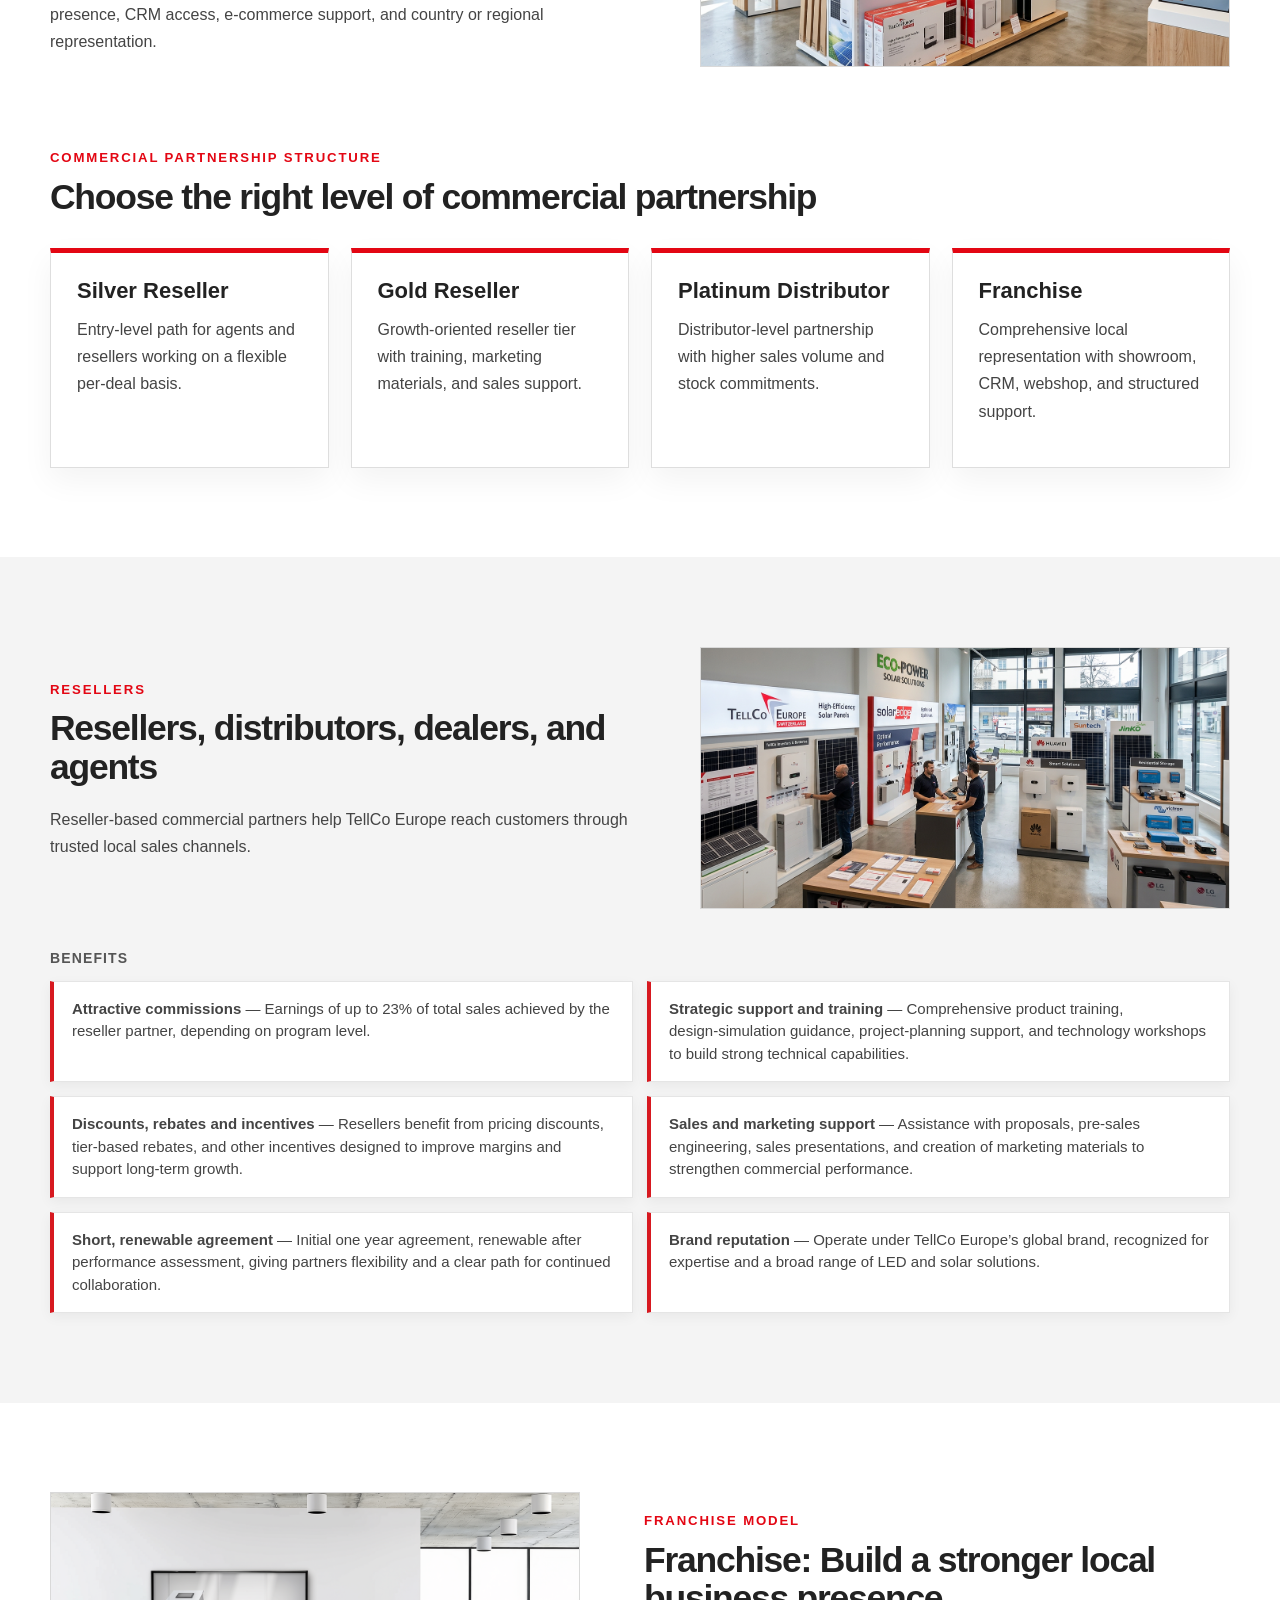
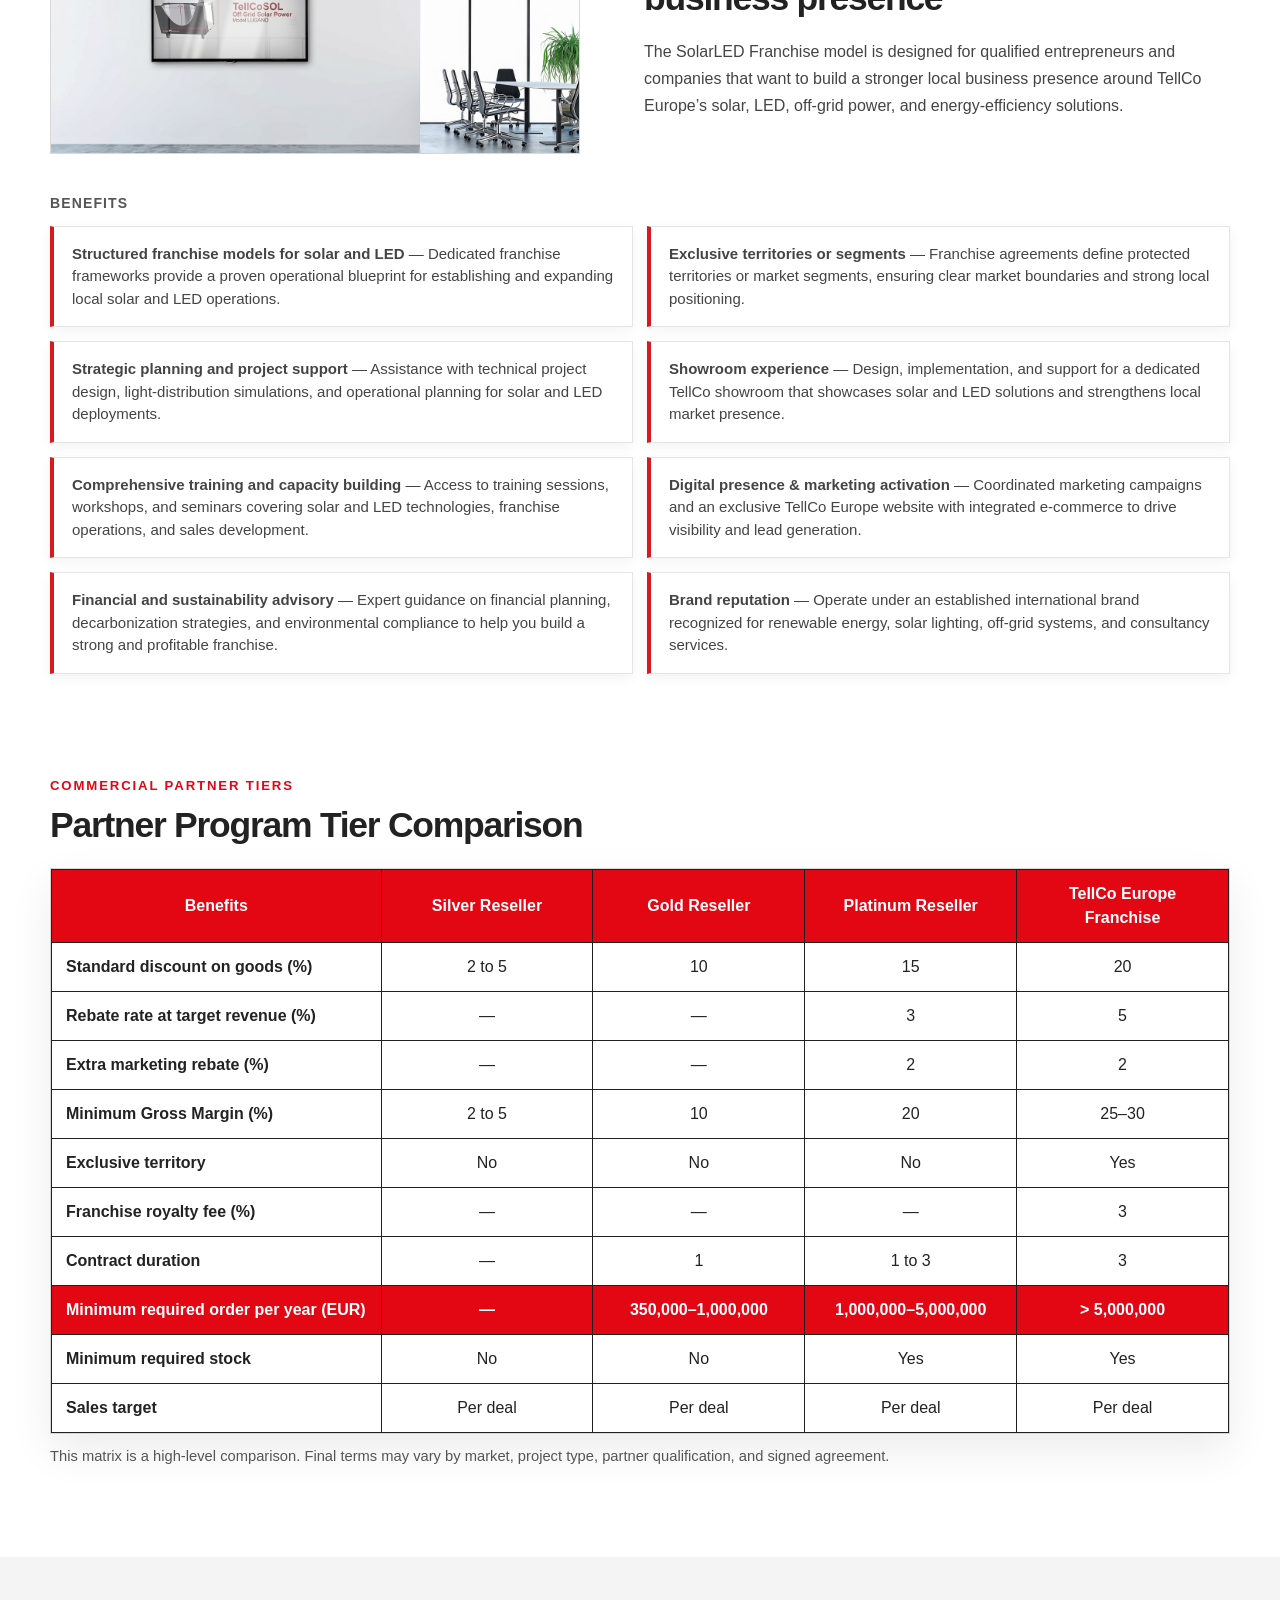
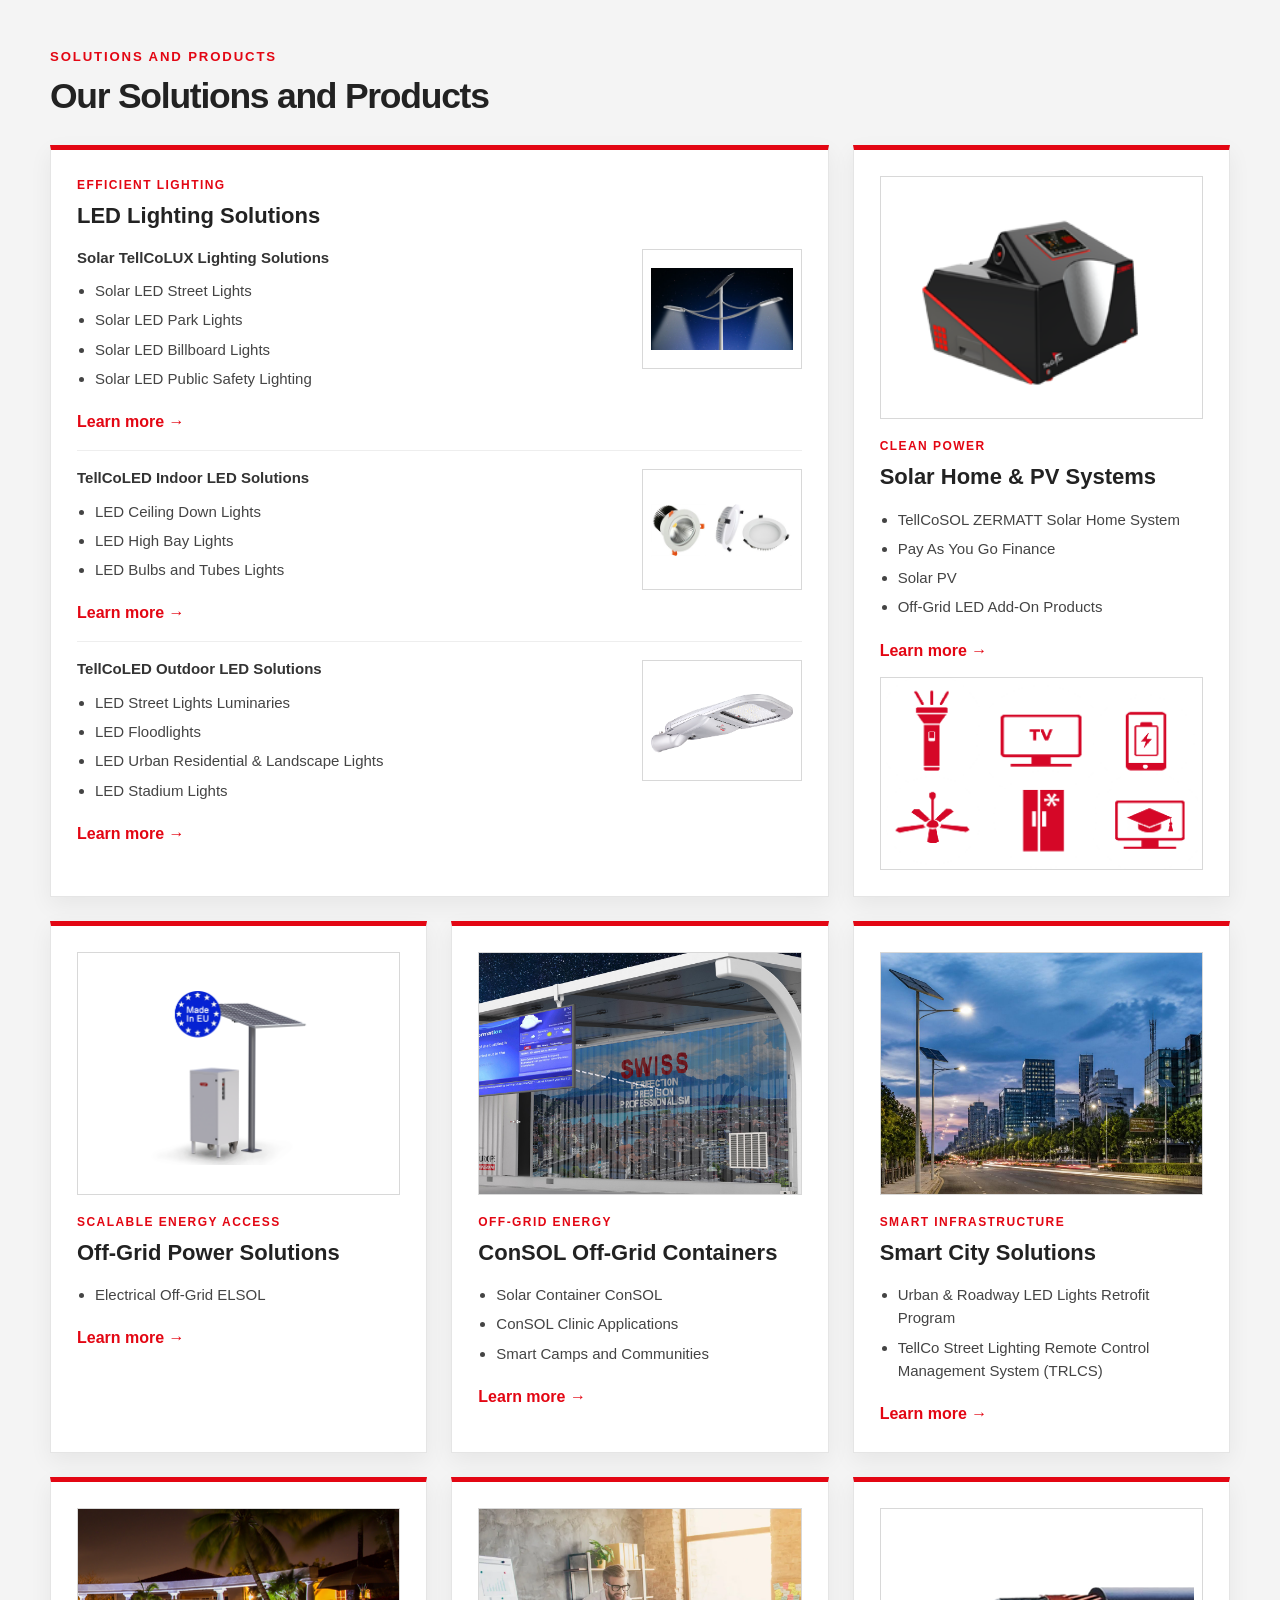
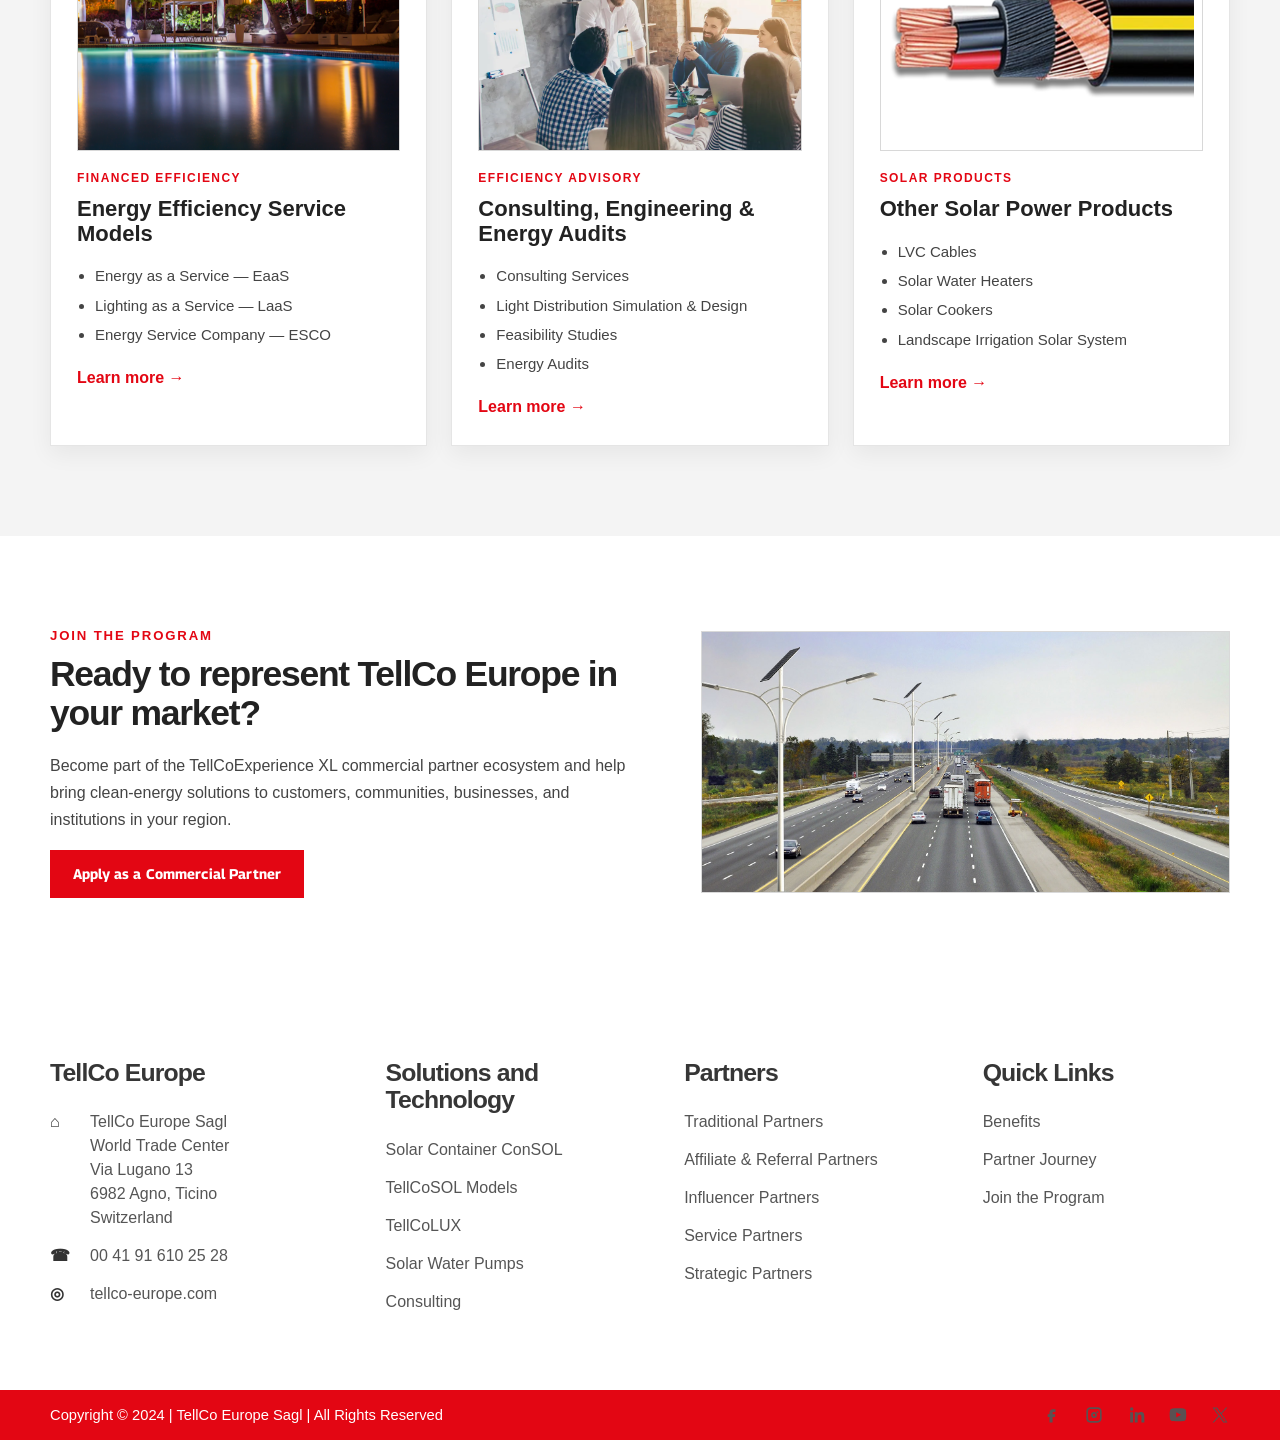
==== commit 9202e7cd: "Shorten commercial hero subheading" ====
--- a/commercial-partners.html
+++ b/commercial-partners.html
@@ -1039,7 +1039,7 @@
 <img alt="Commercial Partners — Build market reach, unlock sales opportunities, and grow with a structured commercial partnership model." class="commercial-hero-final__image" src="assets/commercial-hero.png"/>
 <div class="commercial-hero-final__content">
 <h1 class="commercial-hero-final__title">Commercial<br>Partners</h1>
-<p class="commercial-hero-final__subtitle">Build market reach, unlock sales opportunities, and grow with a structured commercial partnership model.</p>
+<p class="commercial-hero-final__subtitle">Expand your reach. Grow your sales.</p>
 <div class="commercial-hero-final__actions">
 <a class="commercial-hero-final__button commercial-hero-final__button--primary" href="#commercial-partnership-structure">Explore Partner Tiers</a>
 <a class="commercial-hero-final__button commercial-hero-final__button--secondary" href="#resellers">Explore Reseller Partners</a>
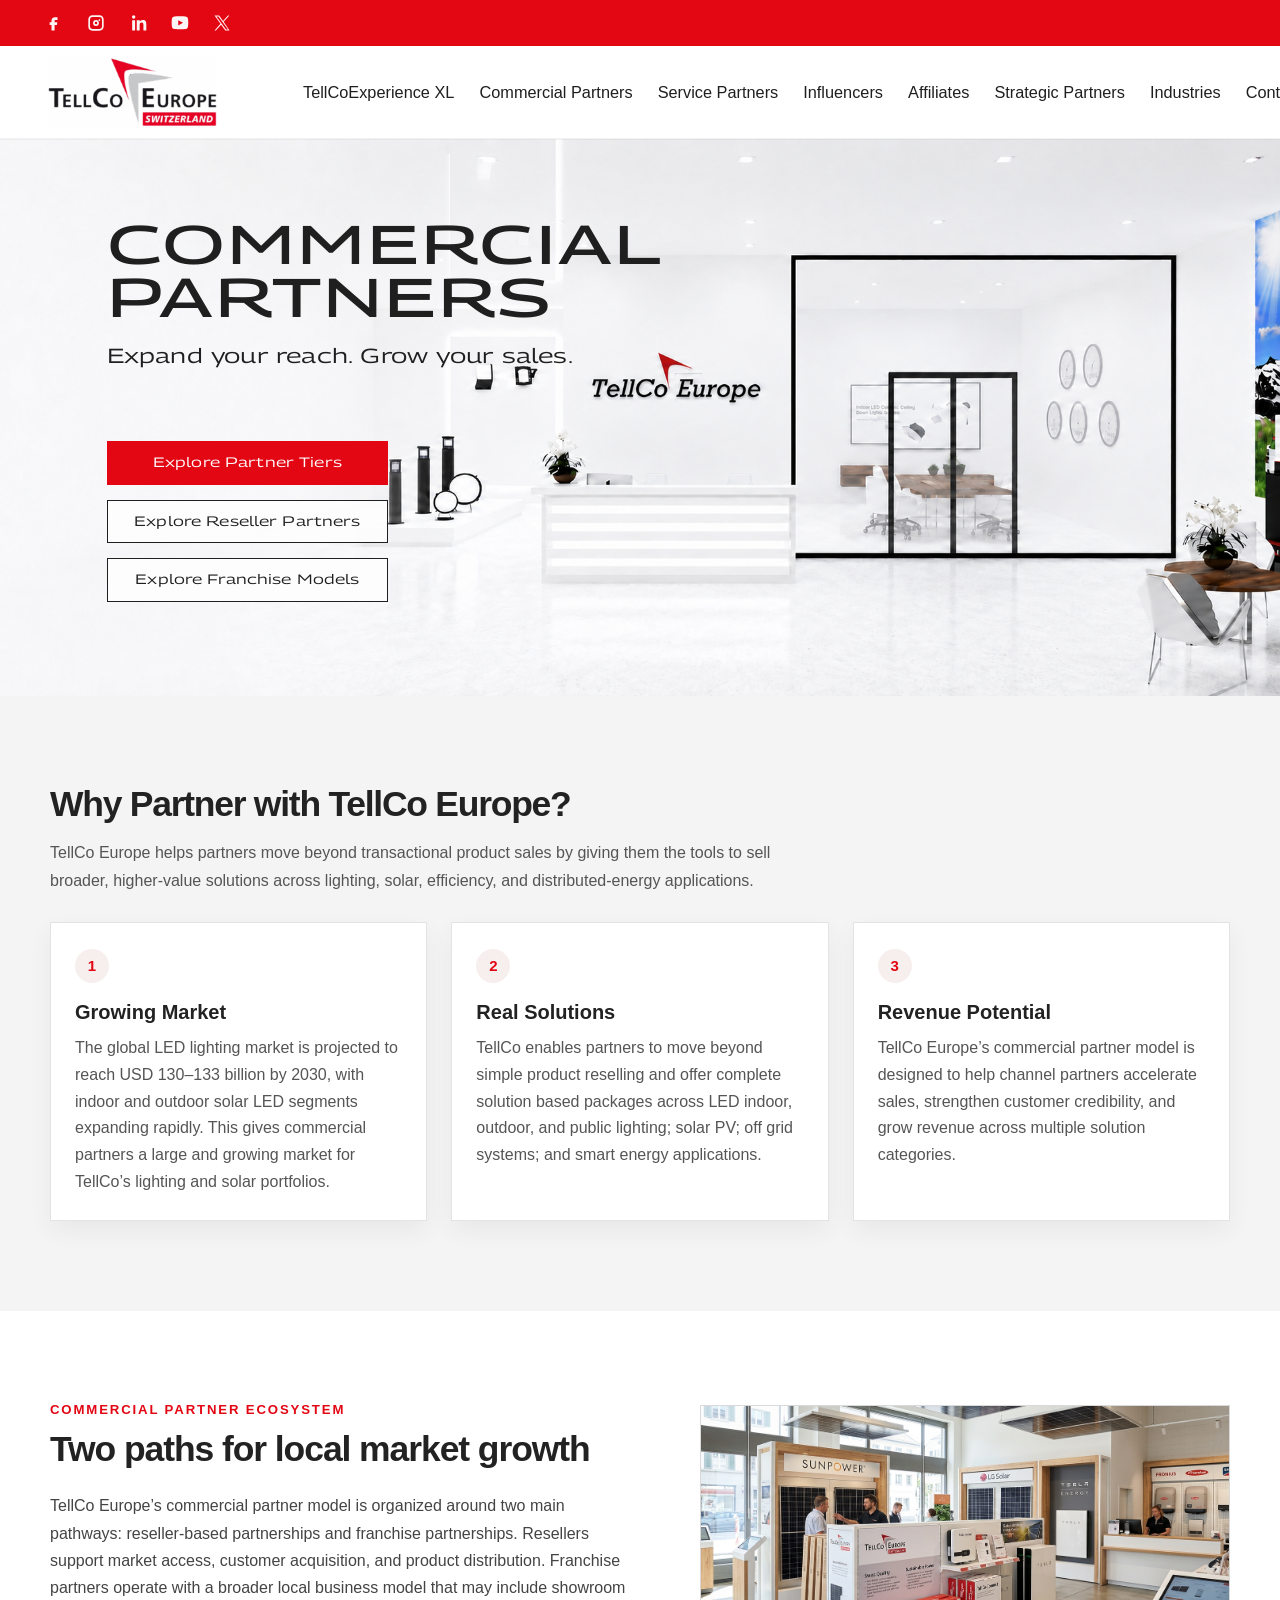
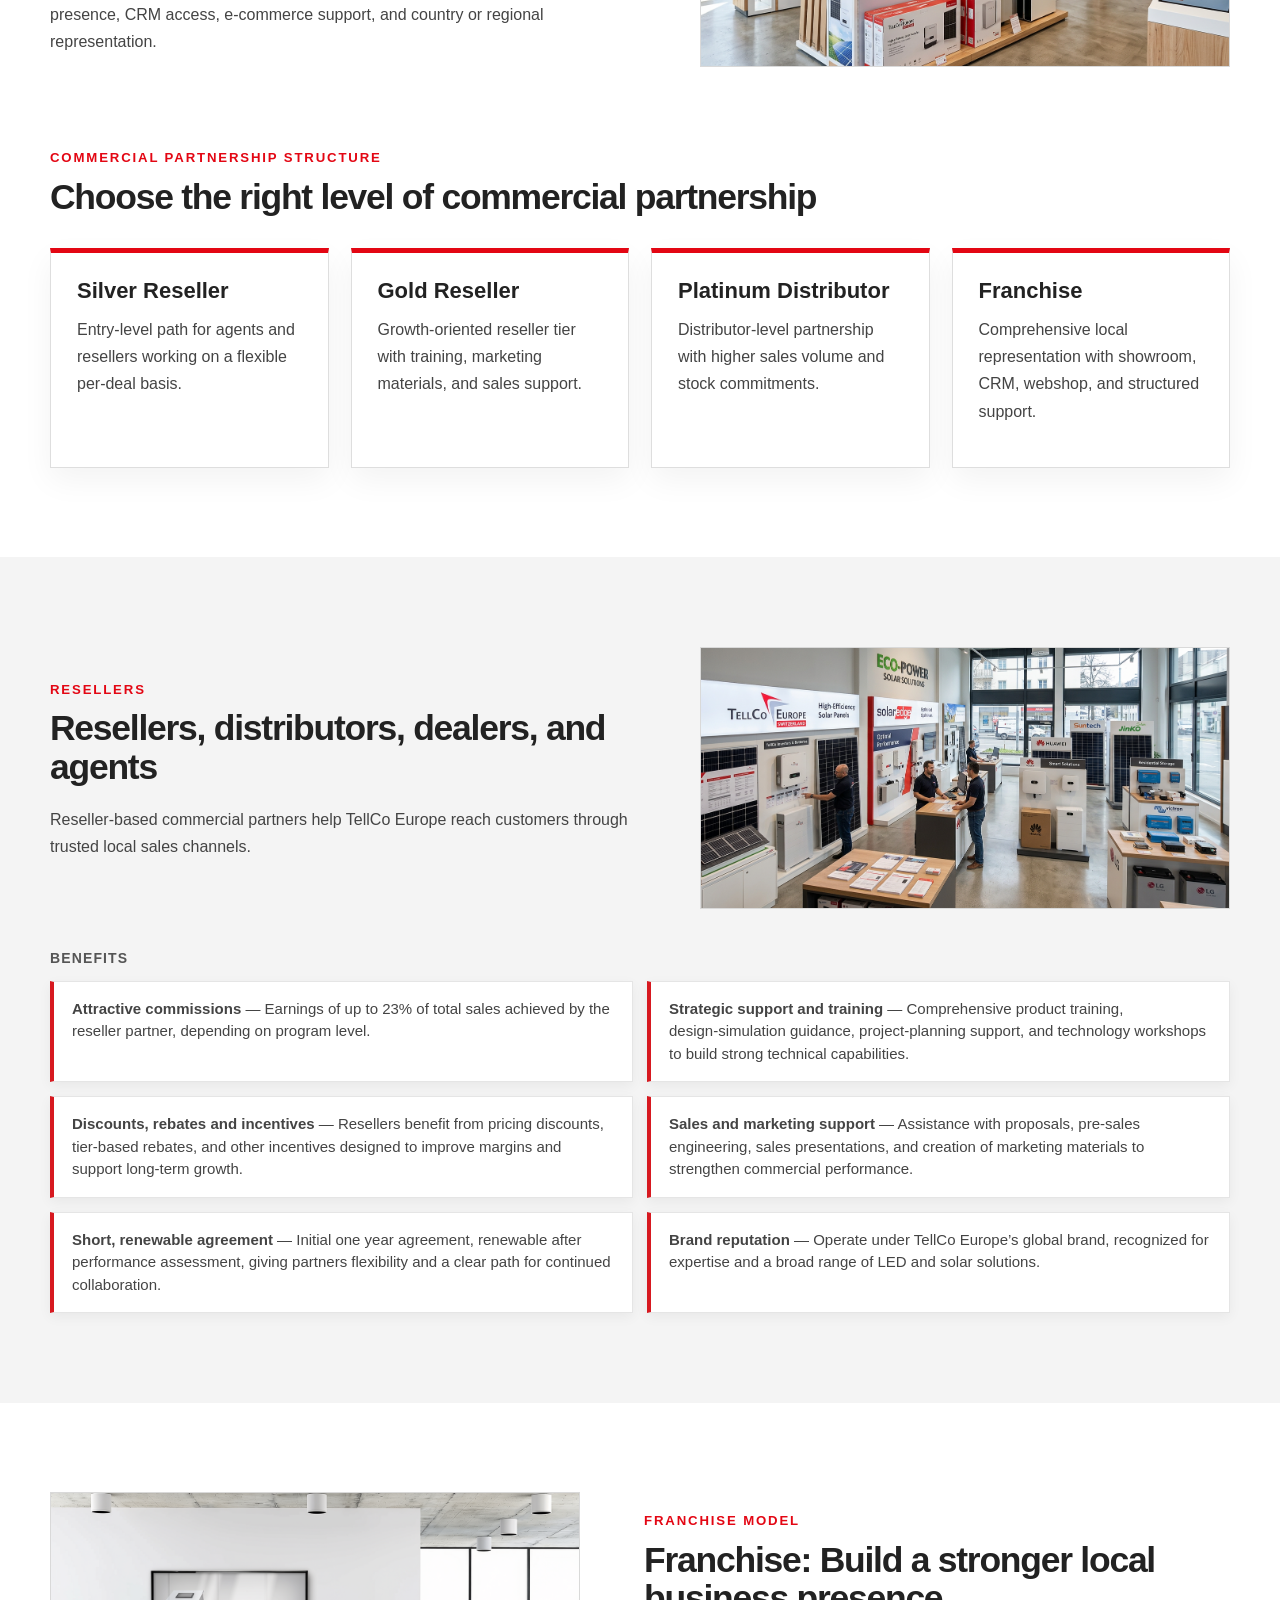
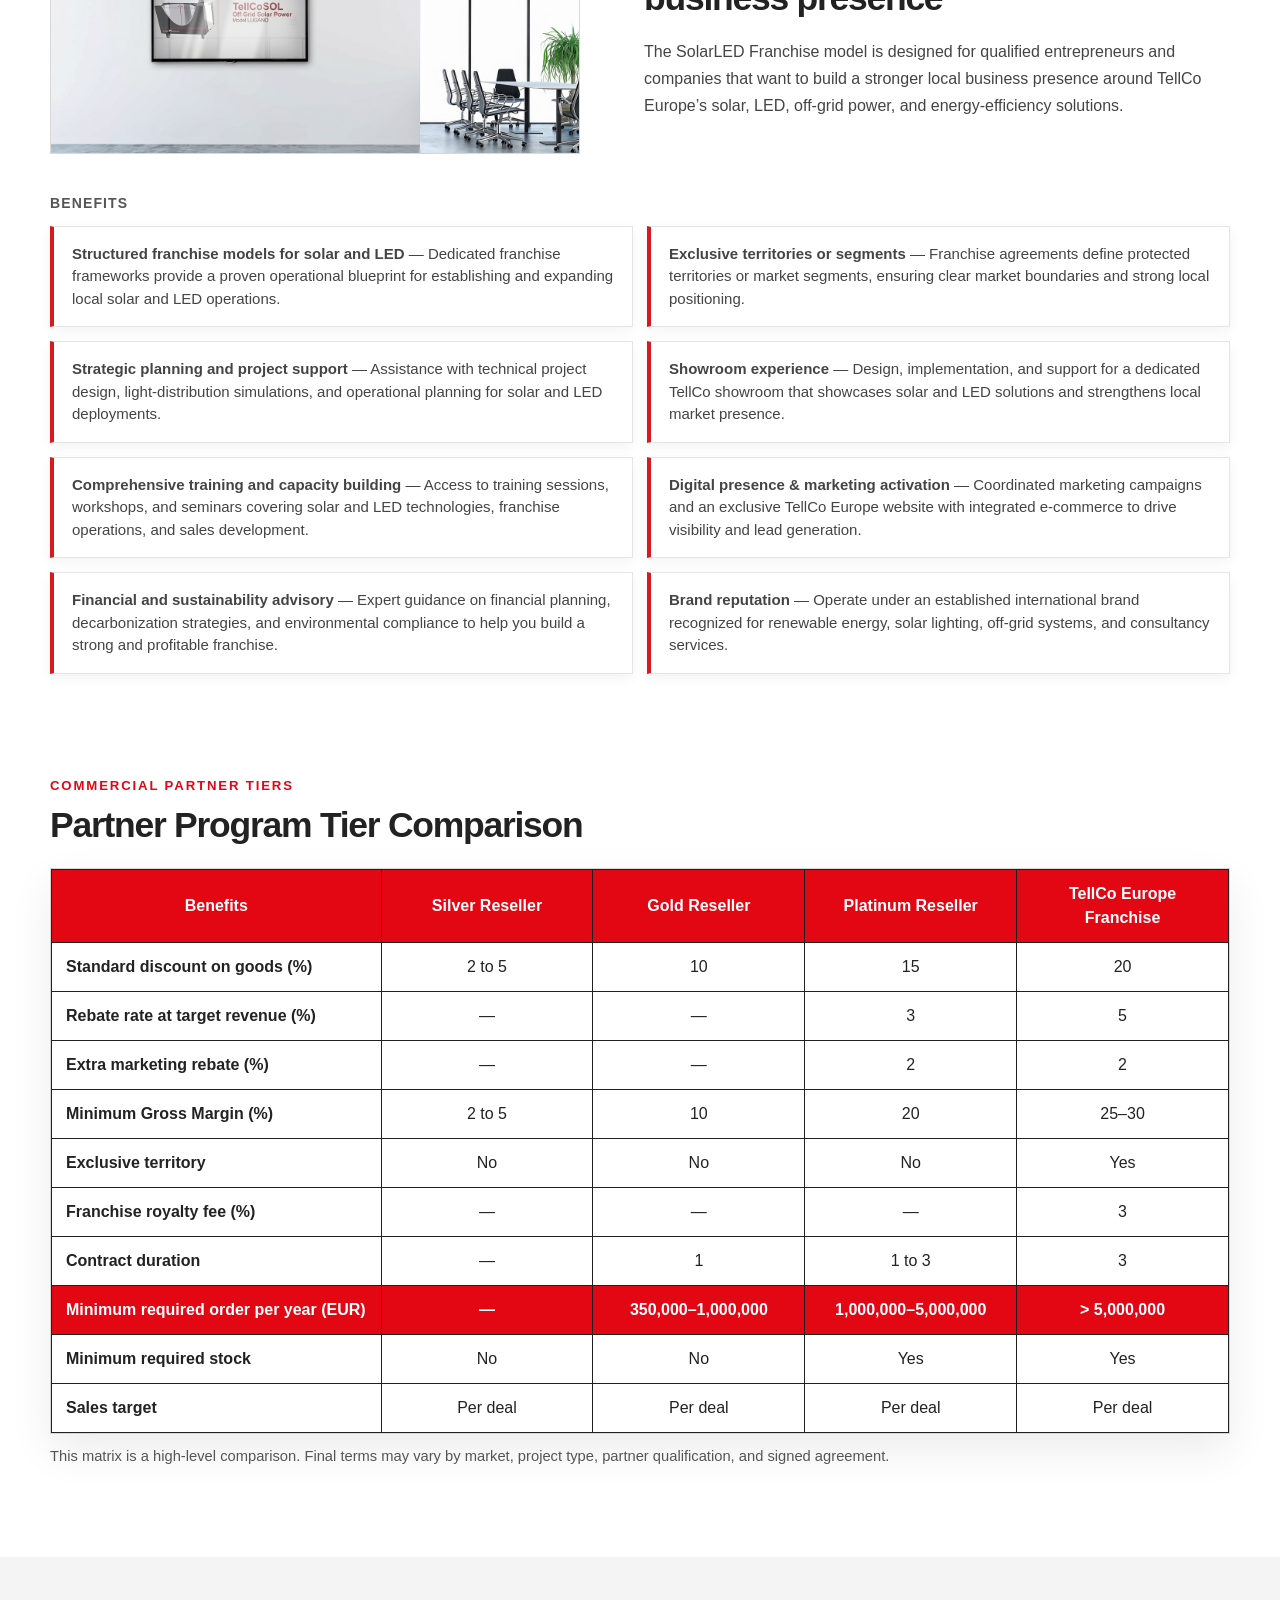
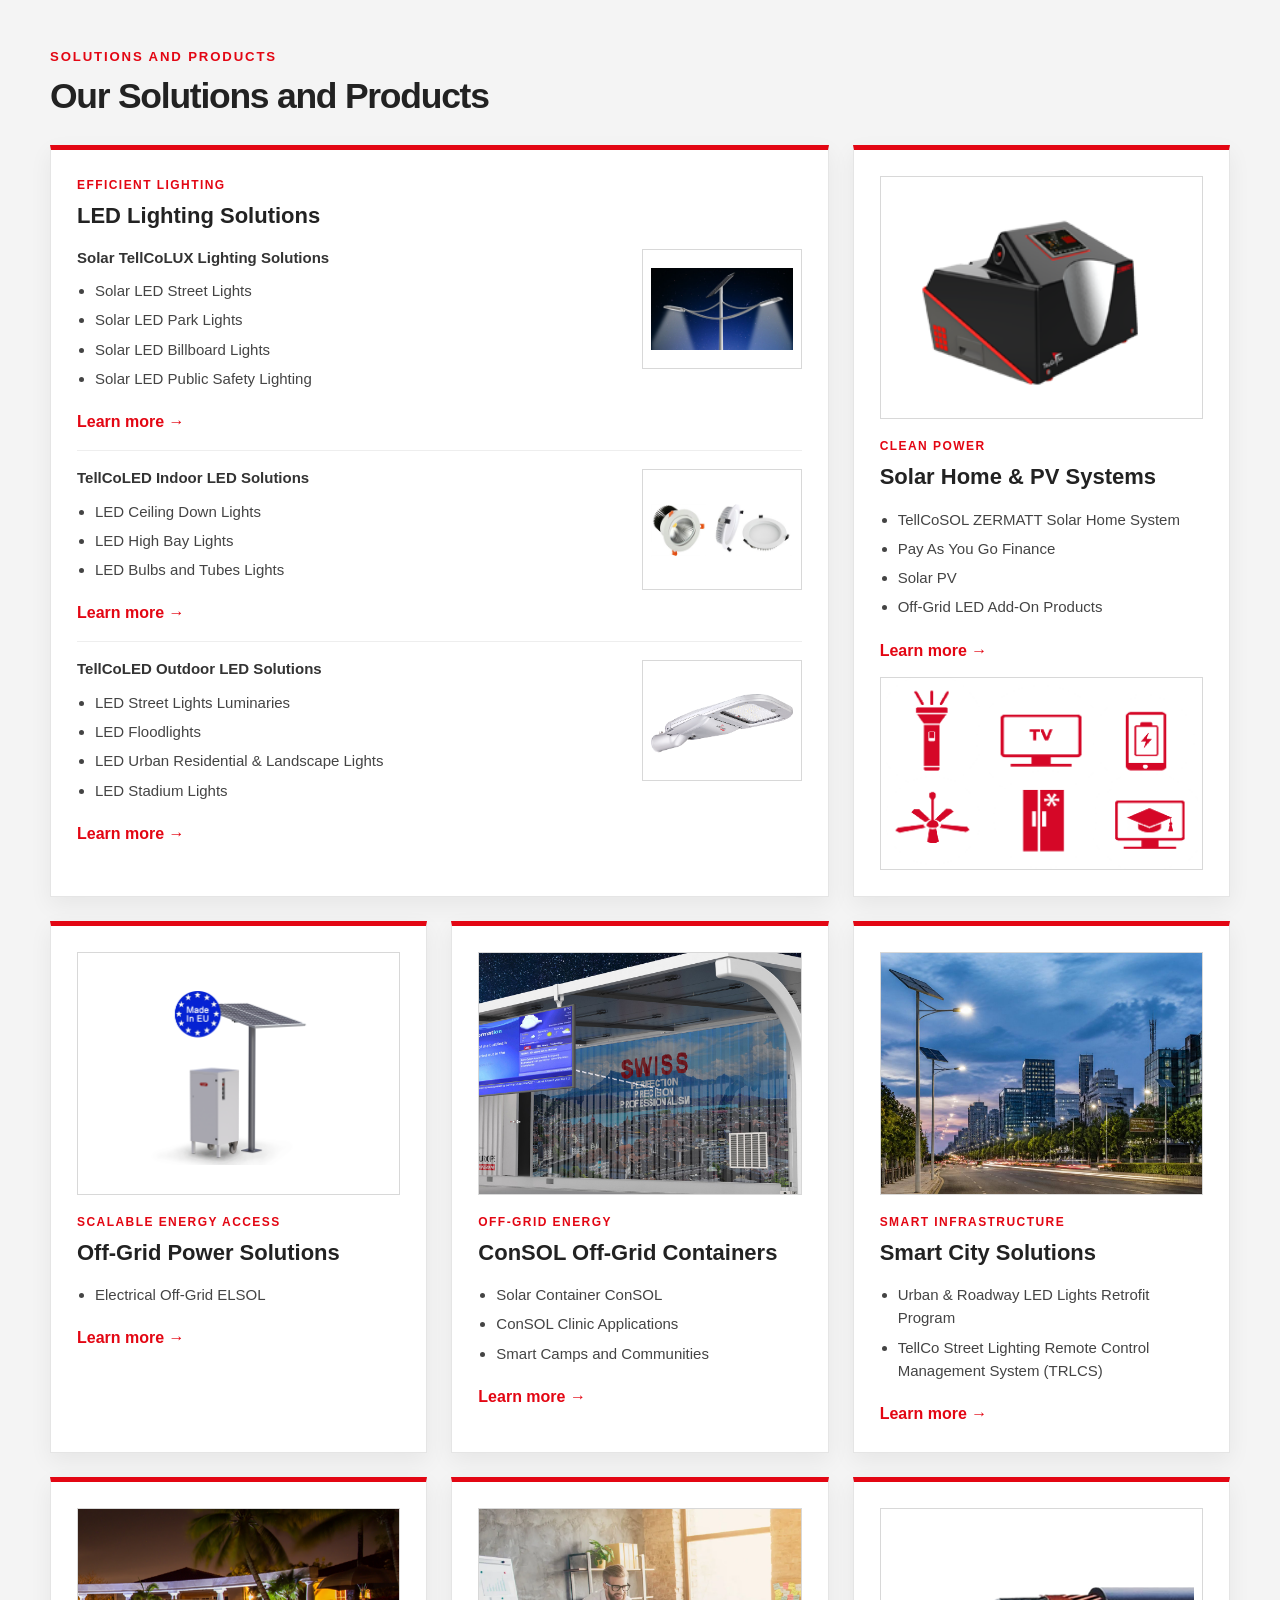
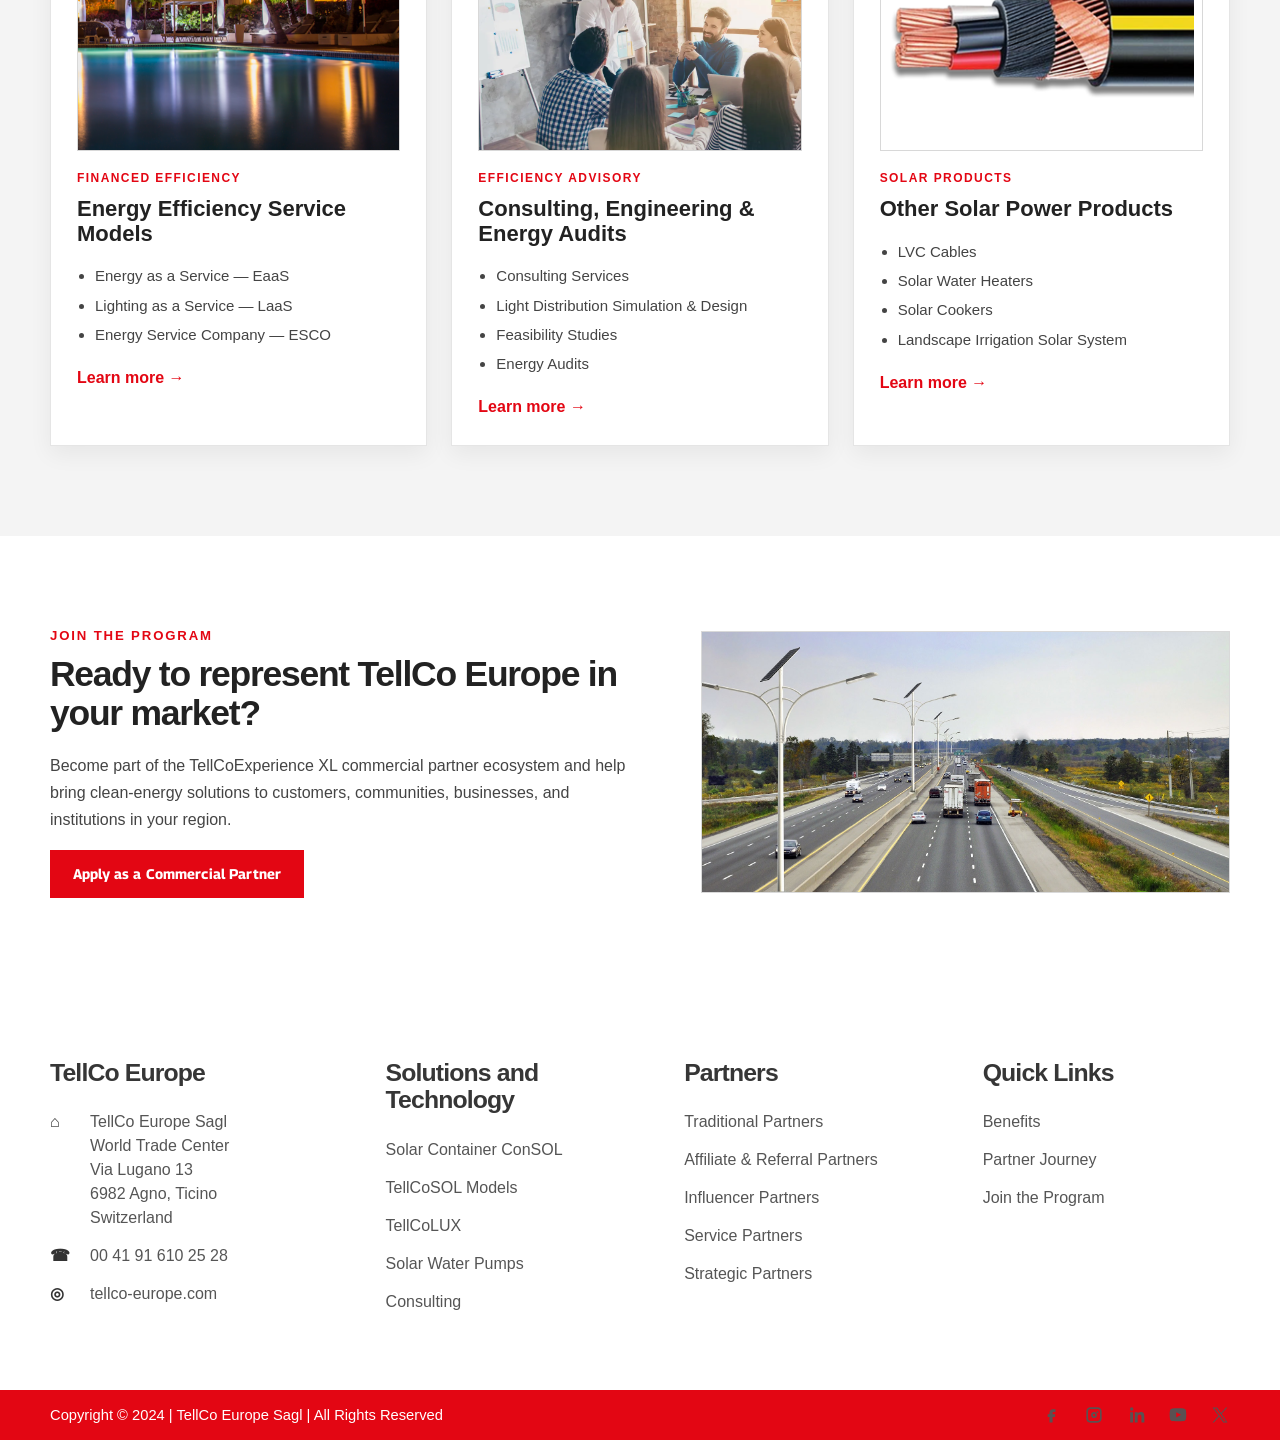
==== commit 8894cbfb: "Lower commercial hero buttons" ====
--- a/commercial-partners.html
+++ b/commercial-partners.html
@@ -689,7 +689,7 @@
   width: clamp(240px, 22vw, 300px);
   max-width: 100%;
   gap: 15px;
-  margin-top: 42px;
+  margin-top: 72px;
 }
 
 .commercial-hero-final__button {
